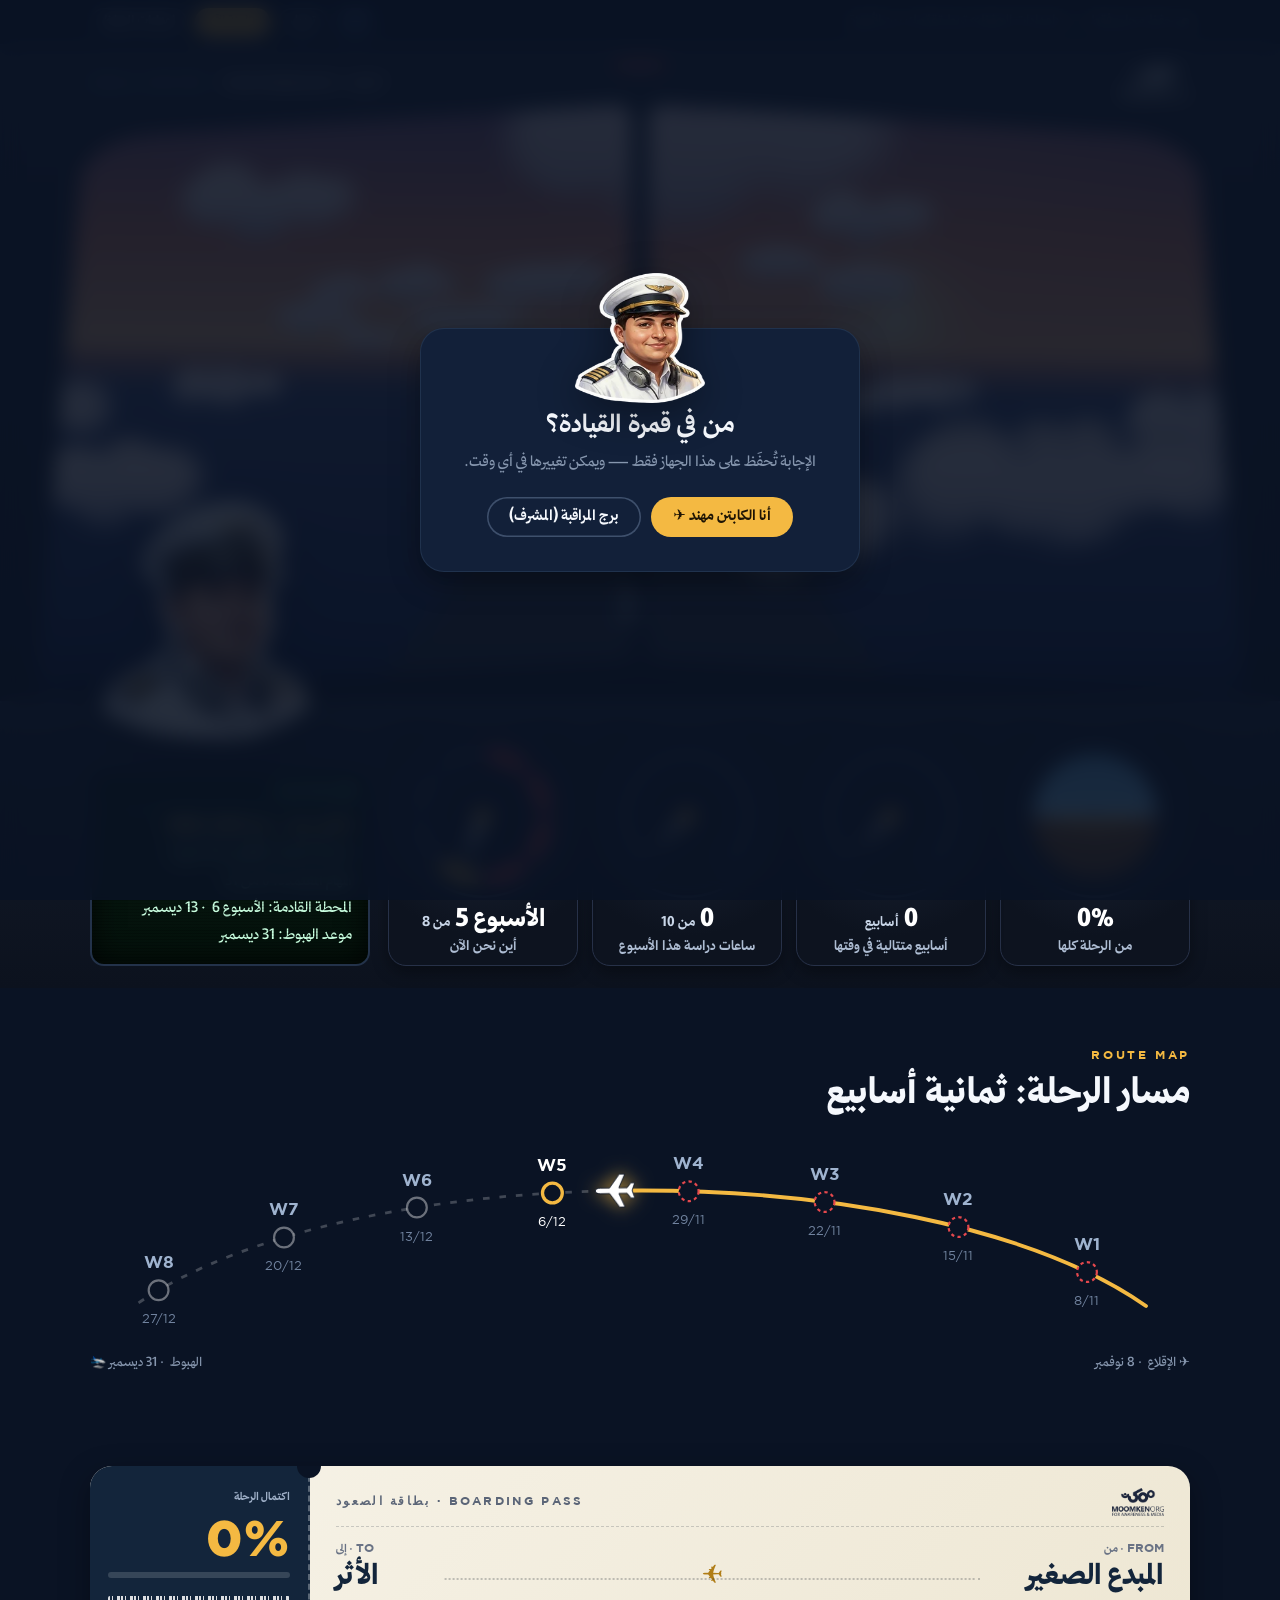
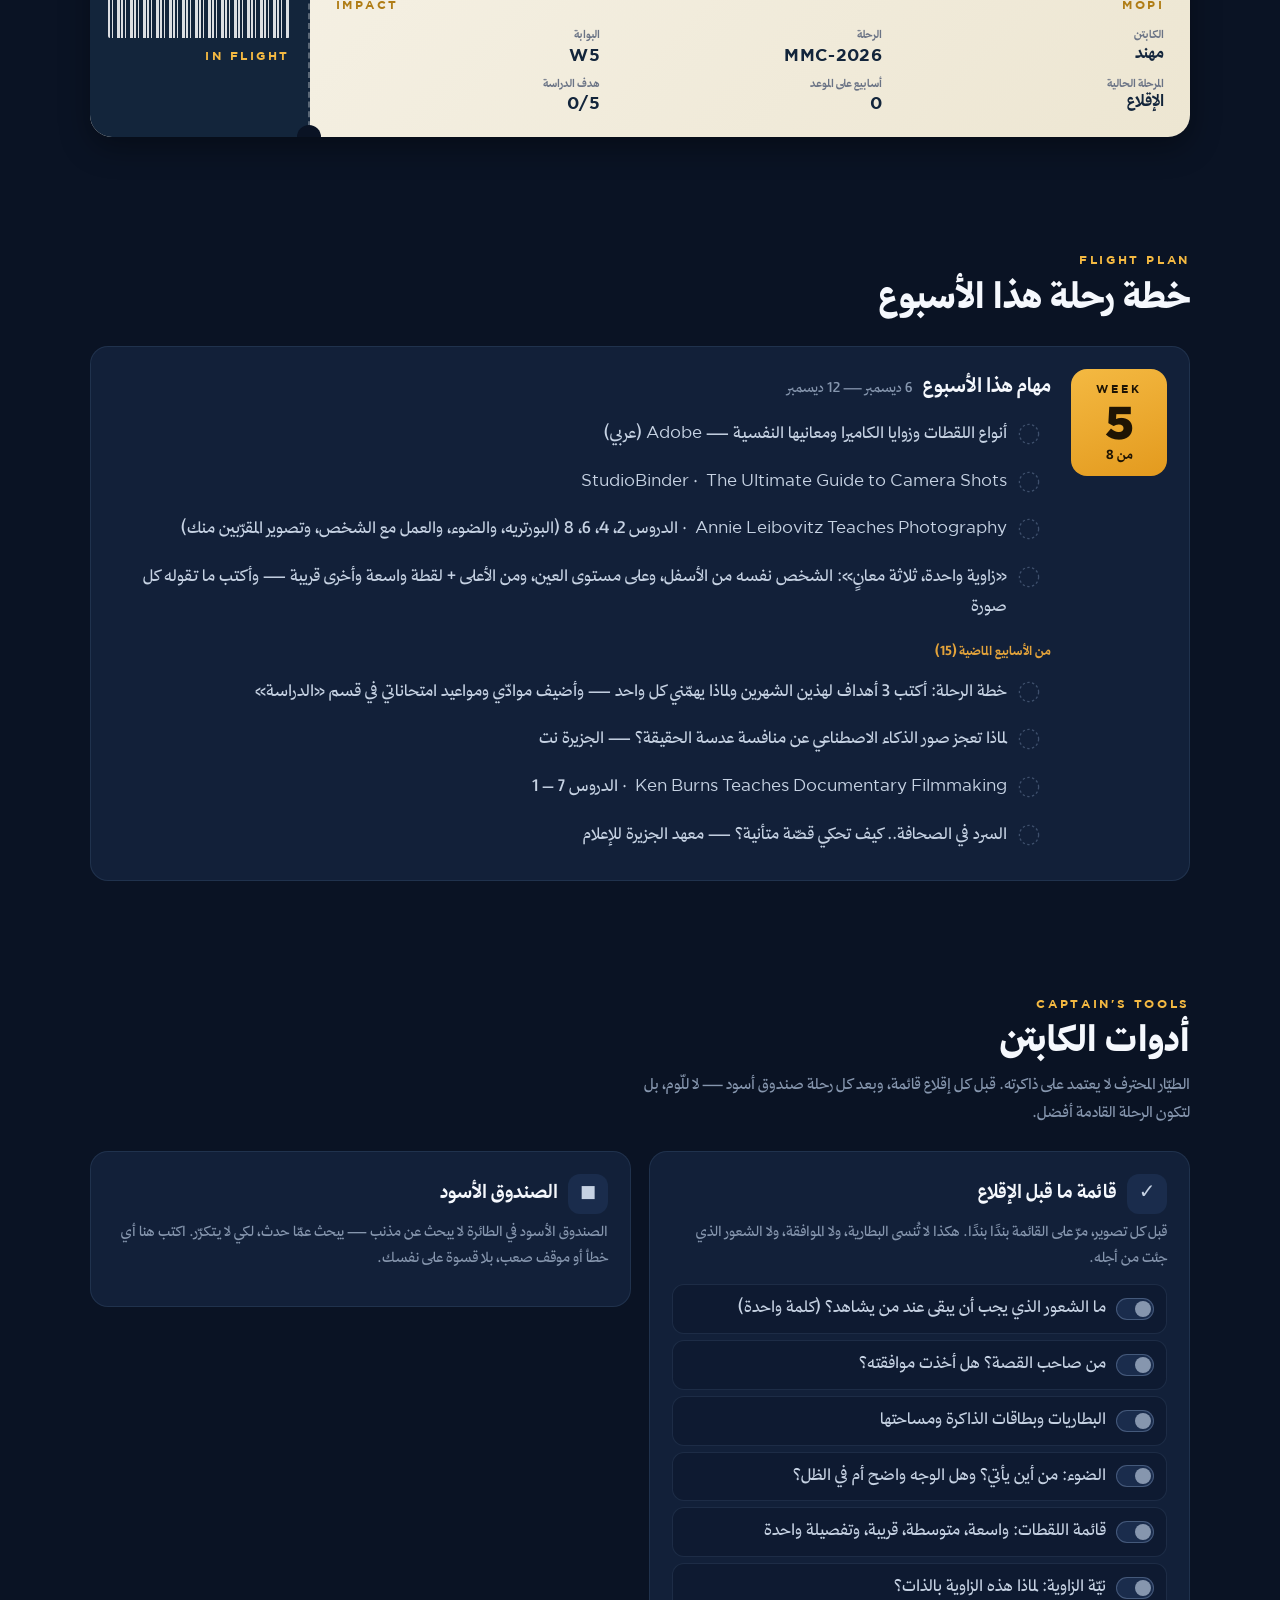
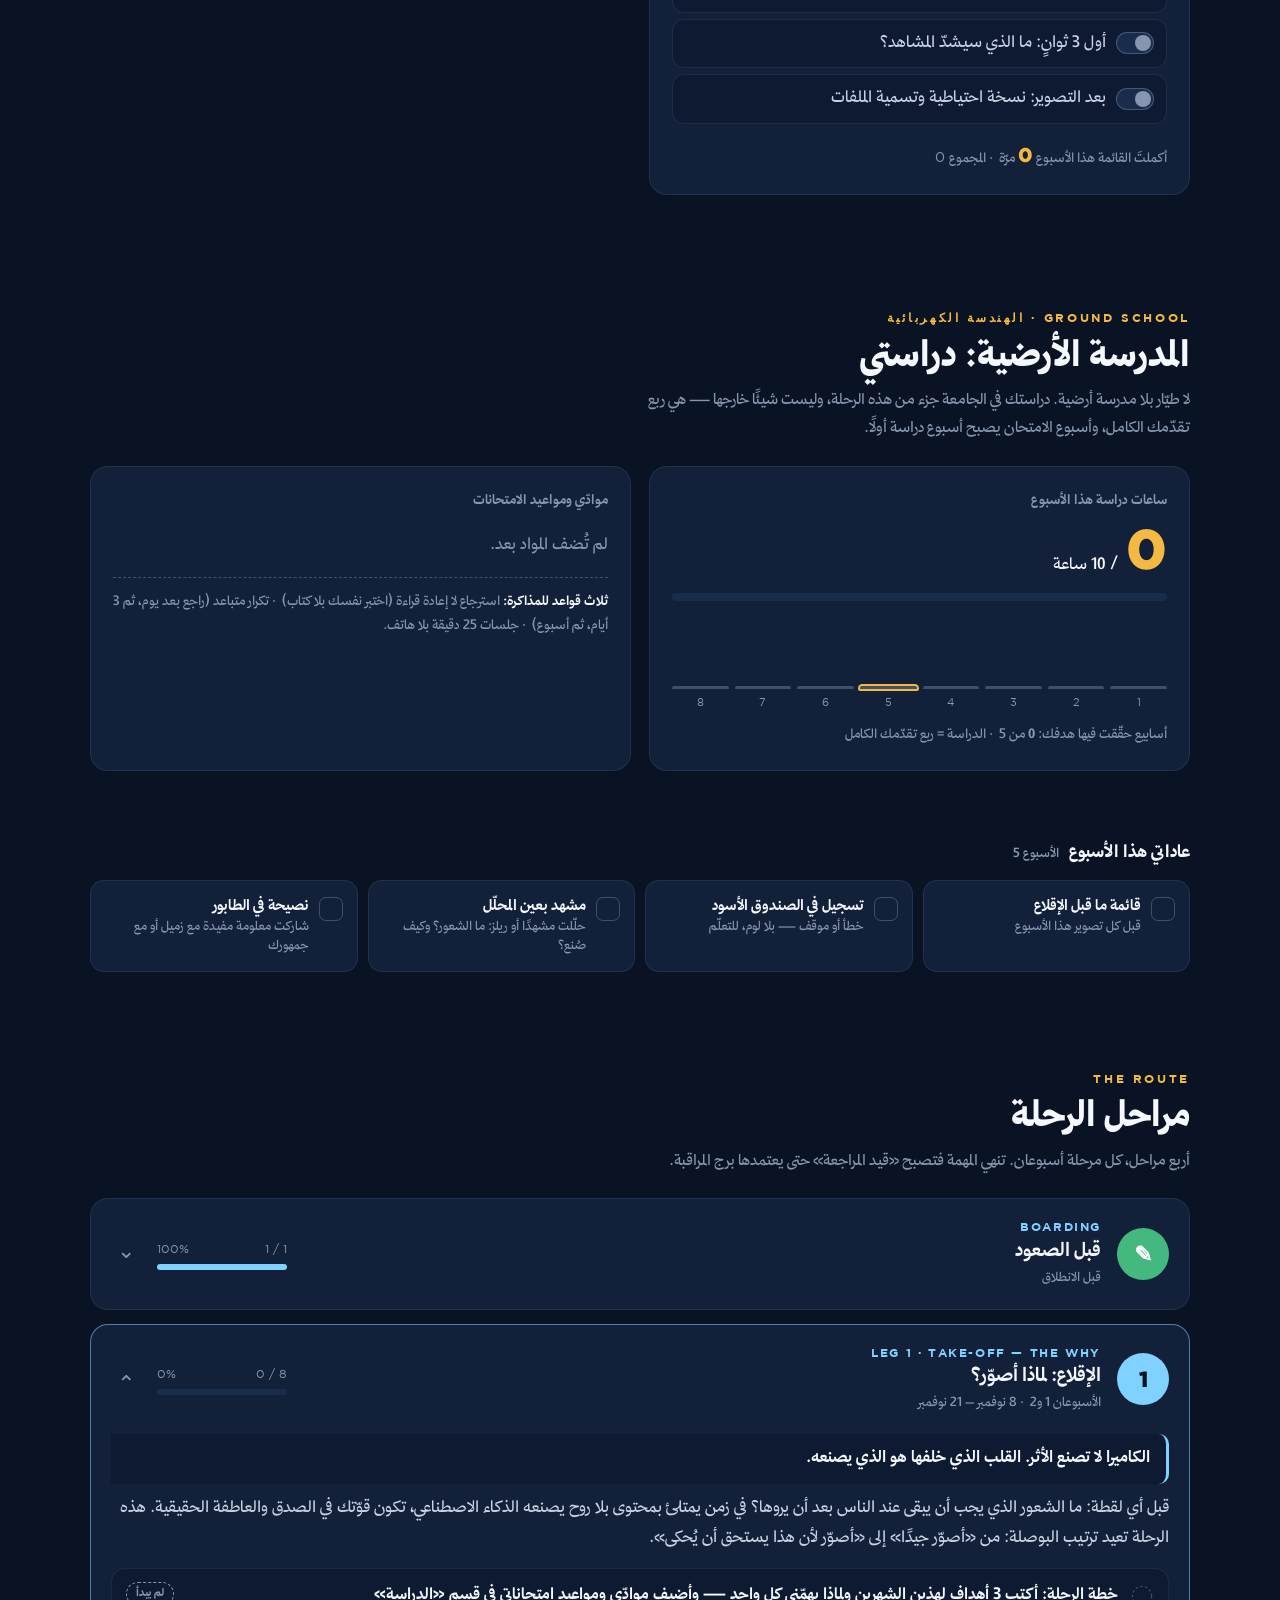
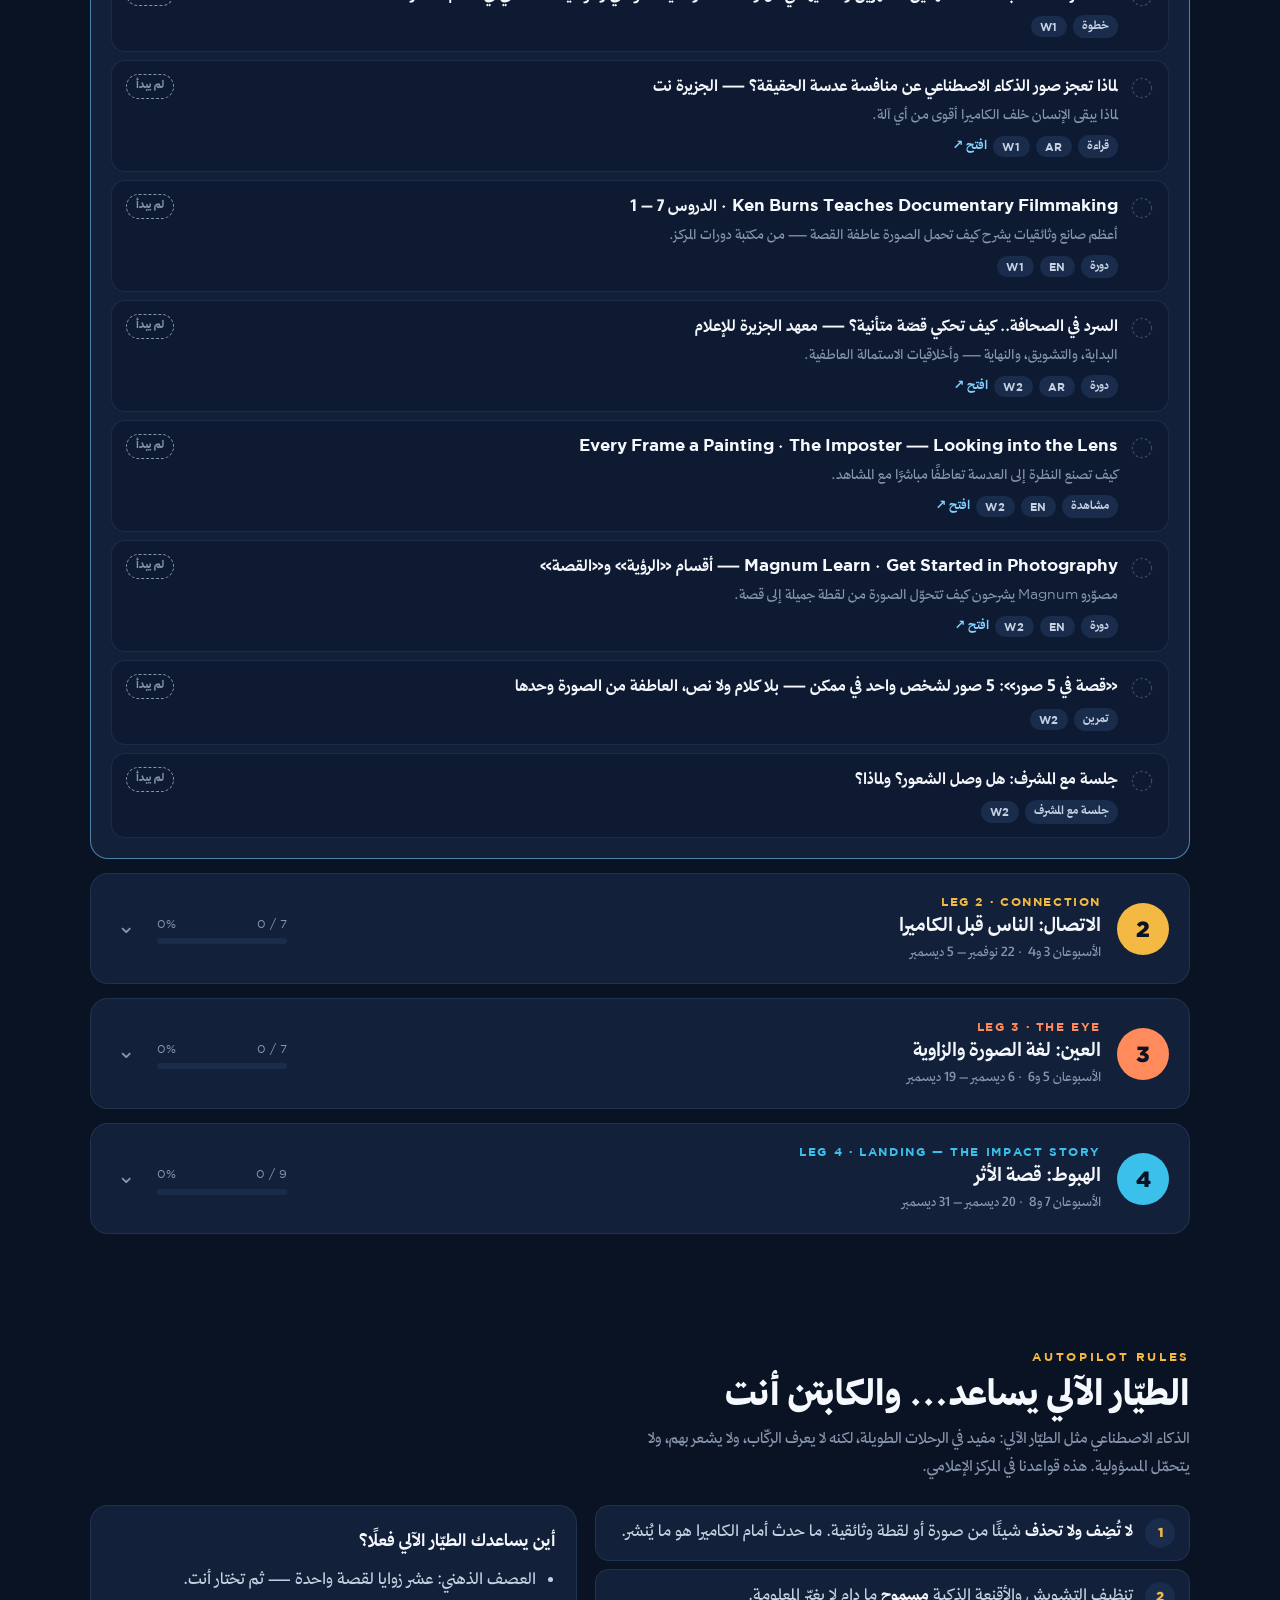
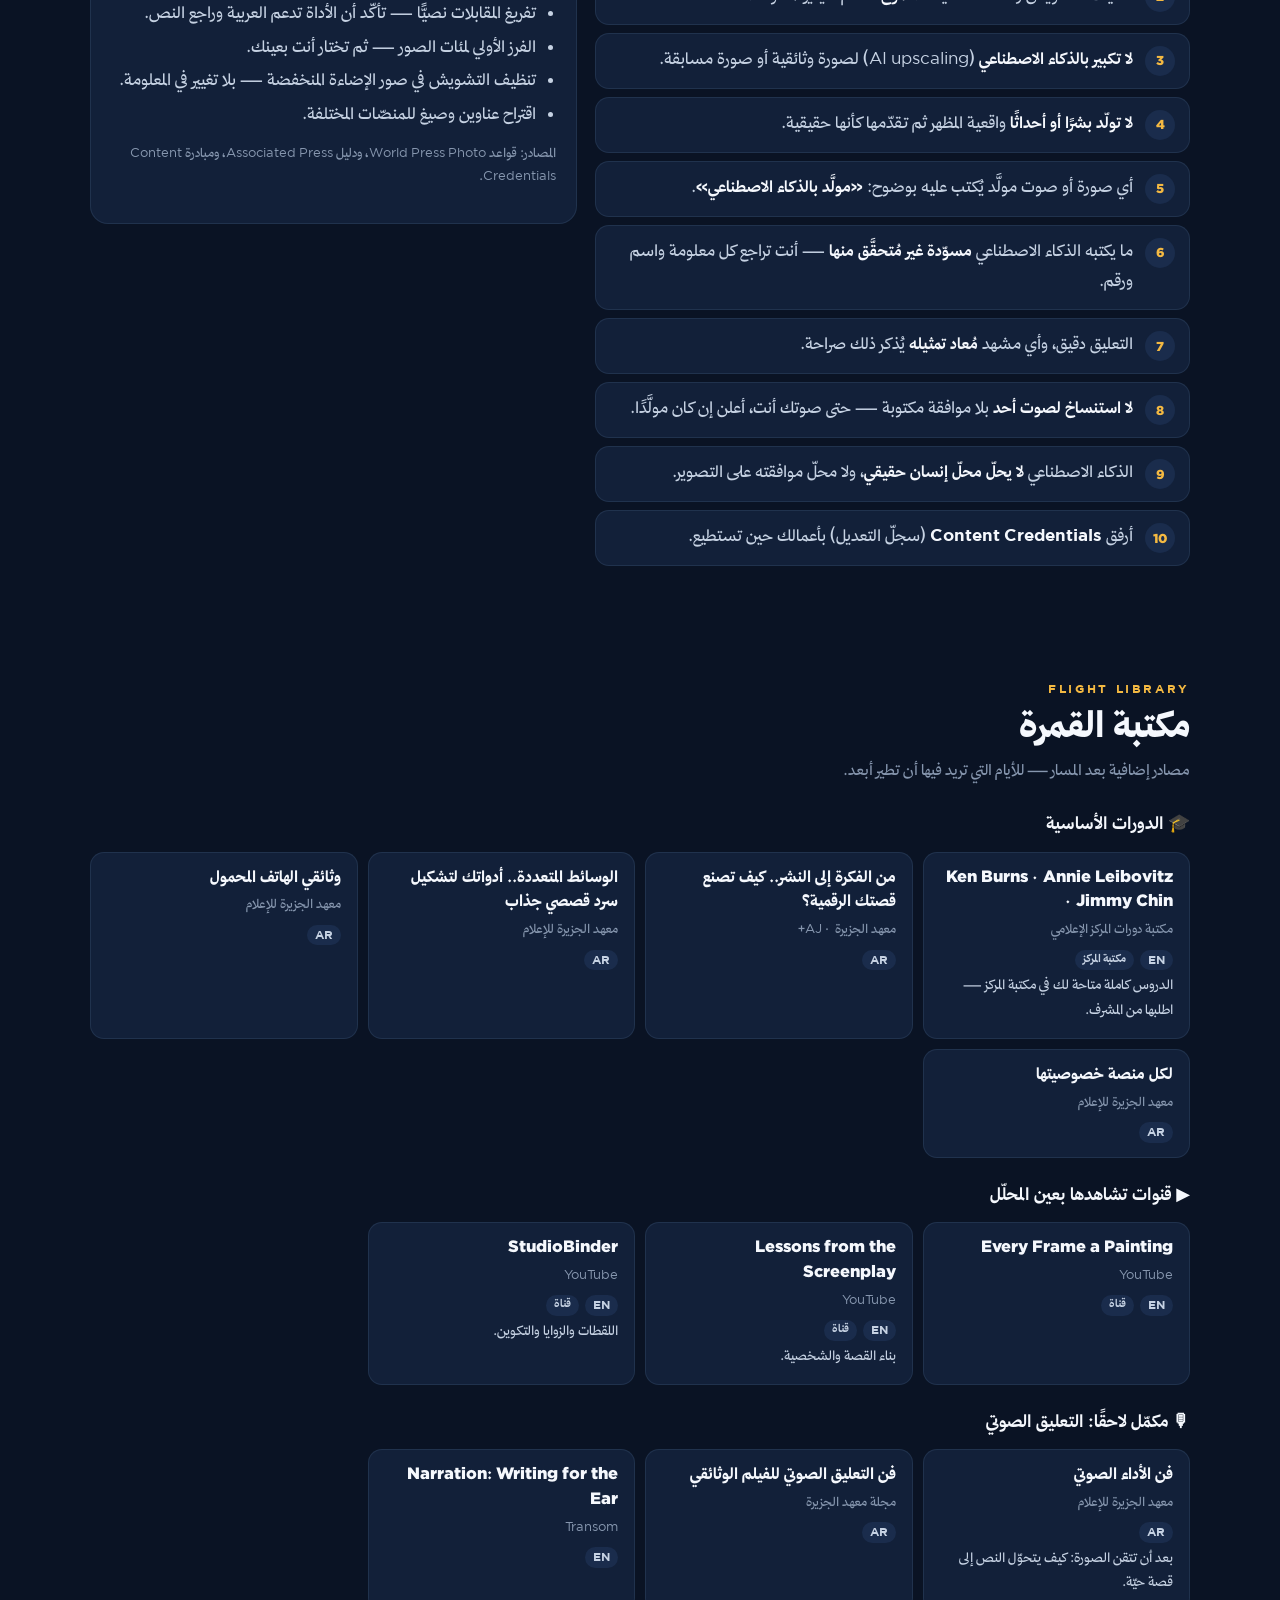
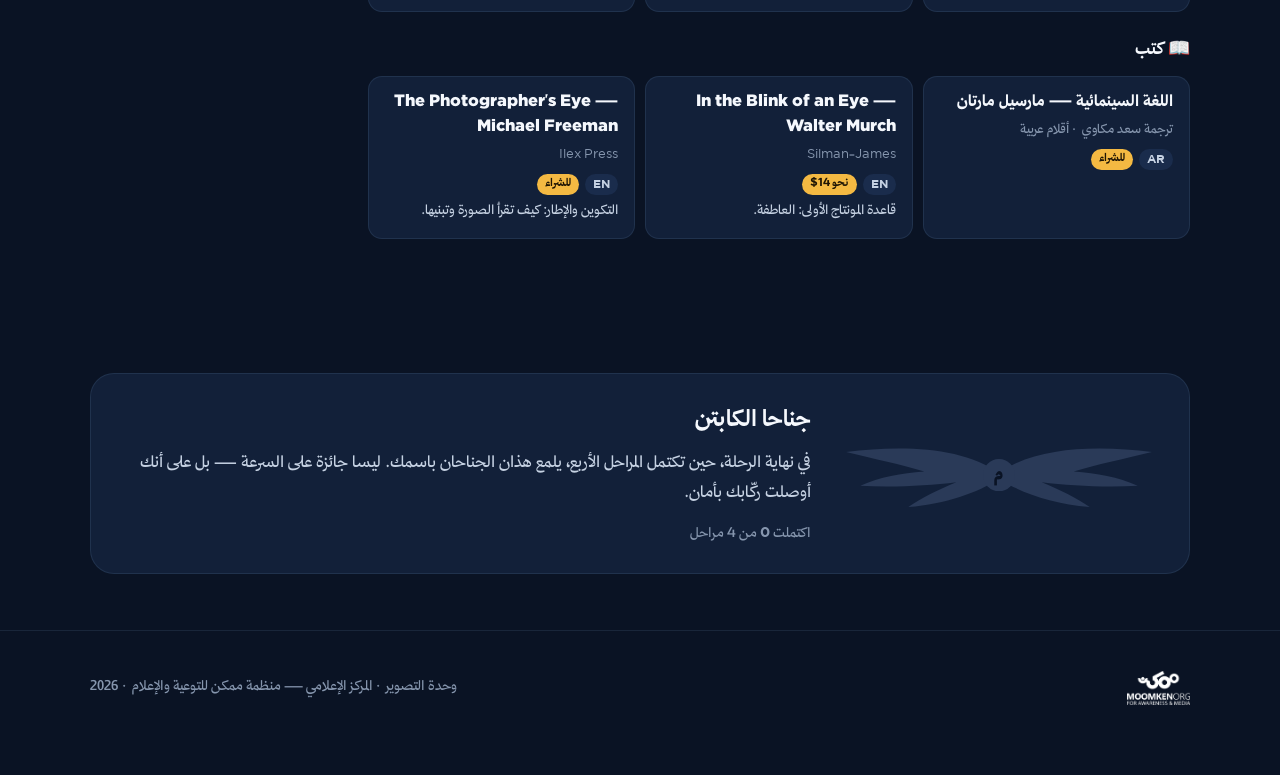
==== index.html @ 9dfa3c5d "Polish cockpit: fixed plane wings, Arabic readable instrument panel, cleaner hero Co-Authored-By: Cl" ====
<!DOCTYPE html>
<html lang="ar" dir="rtl">
<head>
<meta charset="utf-8">
<meta name="viewport" content="width=device-width, initial-scale=1, viewport-fit=cover">
<meta name="theme-color" content="#0A1324">
<title>سجلّ الطيران — مهند · وحدة التصوير · المركز الإعلامي — ممكن</title>
<meta name="description" content="سجلّ الطيران: مسار مهند في التصوير والسرد القصصي وصناعة المحتوى الإنساني — وحدة التصوير، المركز الإعلامي في منظمة ممكن. من 8 نوفمبر إلى 31 ديسمبر 2026.">
<link rel="icon" href="assets/favicon.png">
<link rel="stylesheet" href="base.css?v=2">
<link rel="stylesheet" href="app.css?v=2">
</head>
<body>

<!-- ============ who is on board ============ -->
<div class="veil hidden" id="rolePicker">
  <div class="veil-card">
    <img class="veil-st" src="assets/captain-sm.webp" alt="" width="130" height="130">
    <h2>من في قمرة القيادة؟</h2>
    <p>الإجابة تُحفَظ على هذا الجهاز فقط — ويمكن تغييرها في أي وقت.</p>
    <div class="pick-row">
      <button class="btn btn-main" data-role="me">أنا الكابتن مهند ✈</button>
      <button class="btn btn-ghost" data-role="manager">برج المراقبة (المشرف)</button>
    </div>
    <div class="pin-row hidden" id="pinRow">
      <input id="pinInput" inputmode="numeric" maxlength="6" placeholder="رمز المشرف" dir="ltr" autocomplete="off">
      <button class="btn btn-main btn-sm" id="pinGo">دخول</button>
      <div class="pin-err hidden" id="pinErr">الرمز غير صحيح — حاول مجددًا.</div>
    </div>
  </div>
</div>

<!-- ============ sync bar ============ -->
<div class="syncbar">
  <div class="syncbar-in">
    <span class="dot" id="syncDot"></span>
    <span class="sync-txt" id="syncTxt">حفظ محلي فقط</span>
    <span class="grow"></span>
    <span class="role-badge" id="roleBadge">—</span>
    <button class="btn btn-ghost btn-xs" id="btnSwitchRole">تبديل</button>
    <button class="btn btn-main btn-xs" id="btnSyncNow">مزامنة الآن</button>
    <button class="btn btn-ghost btn-xs" id="btnSetup">إعدادات الحفظ</button>
  </div>
  <div class="setup hidden" id="setupPanel">
    <div class="setup-in">
      <div class="field"><label>GitHub Gist ID</label><input id="inGist" placeholder="a1b2c3d4…" autocomplete="off" spellcheck="false" dir="ltr"></div>
      <div class="field"><label>GitHub Token · gist scope</label><input id="inToken" type="password" placeholder="ghp_…" autocomplete="off" dir="ltr"></div>
      <div class="field narrow"><label>اسم الملف</label><input id="inFile" dir="ltr" spellcheck="false"></div>
      <button class="btn btn-main btn-sm" id="btnSaveSetup">حفظ وربط</button>
      <div class="setup-note">البيانات تُحفظ في ملف Gist خاص. التوكن يبقى على هذا الجهاز فقط.</div>
    </div>
  </div>
</div>

<!-- ============ hero: inside the cockpit ============ -->
<header class="cph" id="hero">
  <div class="ws" id="ws">
    <canvas id="sky" aria-hidden="true"></canvas>
    <div class="flash" id="flash" aria-hidden="true"></div>
    <div class="callout" id="callout" aria-hidden="true"></div>

    <div class="wrap ws-top">
      <img class="logo" src="assets/logo-white.png" alt="ممكن — منظمة ممكن للتوعية والإعلام" width="132" height="44">
      <div class="unit-tag en">Media Center · <b>Photography Unit</b></div>
    </div>

    <div class="wrap ws-copy" id="wsCopy">
      <div class="kicker">سجلّ الرحلة · من 8 نوفمبر إلى 31 ديسمبر</div>
      <h1 class="hero-title"><span class="l1">كابتن مهند،</span><span class="l2">وجهتك هذه المرة: <em>الأثر</em></span></h1>
      <p class="hero-lead">قلتَ في رسالتك: «نسعوا في هذه الحياة لترك الأثر». الطائرة التي حلمتَ بها لم تُغلق بابها — تغيّر شكلها فقط. الكاميرا والقصة هي قمرة قيادتك الآن، وكل شخص تصوّره راكب يثق بك.</p>
      <div class="hero-cta">
        <a class="btn btn-main" href="#week">خطة رحلة هذا الأسبوع</a>
        <a class="btn btn-ghost btn-glass" href="#preflight">قائمة ما قبل الإقلاع</a>
      </div>
    </div>

    <svg class="frame frame-d" viewBox="0 0 1600 900" preserveAspectRatio="xMidYMid slice" aria-hidden="true">
      <defs>
        <linearGradient id="frG" x1="0" y1="0" x2="0" y2="1"><stop offset="0" stop-color="#1a2233"/><stop offset="1" stop-color="#0b111d"/></linearGradient>
      </defs>
      <path fill="url(#frG)" fill-rule="evenodd" d="M0 0H1600V900H0Z M150 150 Q170 110 230 104 L772 70 Q790 70 790 88 L790 700 Q790 716 772 716 L120 760 Q96 762 98 736 Z M1450 150 Q1430 110 1370 104 L828 70 Q810 70 810 88 L810 700 Q810 716 828 716 L1480 760 Q1504 762 1502 736 Z"/>
      <g fill="none" stroke="rgba(255,255,255,.07)" stroke-width="2"><path d="M150 150 Q170 110 230 104 L772 70"/><path d="M1450 150 Q1430 110 1370 104 L828 70"/></g>
      <g fill="#2a3448"><circle cx="800" cy="40" r="5"/><circle cx="760" cy="40" r="3"/><circle cx="840" cy="40" r="3"/></g>
      <rect x="770" y="18" width="60" height="10" rx="5" fill="#E5484D" opacity=".75"/>
    </svg>
    <svg class="frame frame-m" viewBox="0 0 400 700" preserveAspectRatio="none" aria-hidden="true">
      <path fill="#0d1422" fill-rule="evenodd" d="M0 0H400V700H0Z M18 60 Q22 34 52 32 L348 32 Q378 34 382 60 L392 650 Q392 672 370 672 L30 672 Q8 672 8 650 Z"/>
    </svg>
  </div>

  <div class="panel" id="panel">
    <div class="wrap panel-in">
      <img class="cap" id="cap" src="assets/captain.webp" alt="الكابتن مهند" width="560" height="600">
      <div class="gauges" id="gauges"></div>
      <div class="fms" id="fms" aria-live="polite"></div>
    </div>
  </div>
</header>

<main>
<!-- ============ the route ============ -->
<section class="sec sec-route">
  <div class="wrap">
    <div class="sec-head rv"><div><div class="sec-k">Route map</div><h2>مسار الرحلة: ثمانية أسابيع</h2></div></div>
    <div class="route rv" aria-label="مسار الأسابيع الثمانية">
      <svg viewBox="0 0 1000 190" id="routeSvg" preserveAspectRatio="xMidYMid meet">
        <path id="routeBase" d="M960 150 C 760 10, 240 10, 40 150" fill="none" stroke="rgba(255,255,255,.22)" stroke-width="2.5" stroke-dasharray="6 9"/>
        <path id="routeDone" d="M960 150 C 760 10, 240 10, 40 150" fill="none" stroke="#F4B942" stroke-width="3.5" stroke-linecap="round"/>
        <g id="routePts"></g>
        <g id="plane"><path d="M18 0 C18 -1.8 15.5 -2.6 13 -2.6 L5 -2.6 L-4 -15 L-9 -15 L-3.5 -2.6 L-11 -2.6 L-14.5 -7 L-18 -7 L-15.5 0 L-18 7 L-14.5 7 L-11 2.6 L-3.5 2.6 L-9 15 L-4 15 L5 2.6 L13 2.6 C15.5 2.6 18 1.8 18 0Z" fill="#fff" stroke="#0c1424" stroke-width=".8"/></g>
      </svg>
      <div class="route-ends"><span>✈ الإقلاع · 8 نوفمبر</span><span>الهبوط · 31 ديسمبر 🛬</span></div>
    </div>
  </div>
</section>
<!-- ============ boarding pass ============ -->
<section class="sec sec-pass">
  <div class="jet-lane" id="jetLane" aria-hidden="true"><div class="jet" id="jet"><svg class="airliner" viewBox="0 0 260 90"><path class="trail" d="M252 44 H1200"/><path d="M168 44 L196 74 H182 L146 46Z" fill="#B9C7DA"/><path d="M10 50 Q12 38 40 35 H206 L234 12 H248 L240 40 Q248 46 238 53 H40 Q14 58 10 50Z" fill="#F7F9FC"/><path d="M40 53 H238 Q226 58 200 58 H46 Q24 58 10 50 Q22 56 40 53Z" fill="#DCE4EF"/><path d="M110 47 H152 L198 76 H178Z" fill="#E6ECF4"/><rect x="128" y="55" width="32" height="10" rx="5" fill="#C3CEDD"/><path d="M220 43 H246 L254 52 H236Z" fill="#E6ECF4"/><path d="M234 12 H248 L240 40 H226Z" fill="#F4B942"/><g fill="#1B2B45"><circle cx="58" cy="42" r="2.2"/><circle cx="70" cy="42" r="2.2"/><circle cx="82" cy="42" r="2.2"/><circle cx="94" cy="42" r="2.2"/><circle cx="106" cy="42" r="2.2"/><circle cx="118" cy="42" r="2.2"/><circle cx="130" cy="42" r="2.2"/><circle cx="142" cy="42" r="2.2"/><circle cx="154" cy="42" r="2.2"/><circle cx="166" cy="42" r="2.2"/><circle cx="178" cy="42" r="2.2"/><circle cx="190" cy="42" r="2.2"/></g><path d="M16 46 Q20 40 30 40 L33 46Z" fill="#1B2B45"/><path d="M44 47 H200" stroke="#F4B942" stroke-width="1.6"/></svg></div></div>
  <div class="wrap">
    <div class="pass rv" id="pass">
      <div class="pass-main">
        <div class="pass-top"><img src="assets/logo-white.png" alt="" width="90" height="30"><span class="en">BOARDING PASS · بطاقة الصعود</span></div>
        <div class="pass-route">
          <div><small>FROM · من</small><b>المبدع الصغير</b><i class="en">MOPI</i></div>
          <div class="pass-plane">✈</div>
          <div><small>TO · إلى</small><b>الأثر</b><i class="en">IMPACT</i></div>
        </div>
        <div class="pass-grid">
          <div><small>الكابتن</small><b>مهند</b></div>
          <div><small>الرحلة</small><b class="en">MMC-2026</b></div>
          <div><small>البوابة</small><b id="pGate" class="en">W1</b></div>
          <div><small>المرحلة الحالية</small><b id="pLeg">—</b></div>
          <div><small>أسابيع على الموعد</small><b id="pStreak" class="en">0</b></div>
          <div><small>هدف الدراسة</small><b id="pStudy" class="en">0/0</b></div>
        </div>
      </div>
      <div class="pass-stub">
        <small>اكتمال الرحلة</small>
        <b id="pPct" class="en">0%</b>
        <div class="pass-bar"><i id="pBar"></i></div>
        <div class="barcode" aria-hidden="true"></div>
        <small id="pStatus">BOARDING</small>
      </div>
    </div>
  </div>
</section>

<!-- ============ this week ============ -->
<section class="sec" id="week">
  <div class="wrap">
    <div class="sec-head rv"><div><div class="sec-k">Flight plan</div><h2>خطة رحلة هذا الأسبوع</h2></div></div>
    <div class="card rv" id="weekCard"></div>
  </div>
</section>

<!-- ============ pre-flight + black box ============ -->
<section class="sec sec-tools" id="preflight">
  <div class="wrap">
    <div class="sec-head rv"><div><div class="sec-k">Captain's tools</div><h2>أدوات الكابتن</h2><p class="sec-sub">الطيّار المحترف لا يعتمد على ذاكرته. قبل كل إقلاع قائمة، وبعد كل رحلة صندوق أسود — لا للّوم، بل لتكون الرحلة القادمة أفضل.</p></div></div>
    <div class="tools-grid">
      <div class="card pf rv" id="pfCard"></div>
      <div class="card bb rv" id="bbCard"></div>
    </div>
  </div>
</section>

<!-- ============ studies ============ -->
<section class="sec" id="studiesSec">
  <div class="wrap">
    <div class="sec-head rv"><div><div class="sec-k">Ground school · الهندسة الكهربائية</div><h2>المدرسة الأرضية: دراستي</h2><p class="sec-sub">لا طيّار بلا مدرسة أرضية. دراستك في الجامعة جزء من هذه الرحلة، وليست شيئًا خارجها — هي ربع تقدّمك الكامل، وأسبوع الامتحان يصبح أسبوع دراسة أولًا.</p></div></div>
    <div id="studies" class="rv"></div>
  </div>
</section>

<!-- ============ weekly habits ============ -->
<section class="sec sec-tight">
  <div class="wrap"><div id="checks" class="rv"></div></div>
</section>

<!-- ============ manager ============ -->
<section class="sec hidden" id="mgrSec">
  <div class="wrap"><div class="mgr" id="mgrPanel"></div></div>
</section>

<!-- ============ the legs ============ -->
<section class="sec" id="legs">
  <div class="wrap">
    <div class="sec-head rv"><div><div class="sec-k">The route</div><h2>مراحل الرحلة</h2><p class="sec-sub">أربع مراحل، كل مرحلة أسبوعان. تنهي المهمة فتصبح «قيد المراجعة» حتى يعتمدها برج المراقبة.</p></div></div>
    <div id="chapters"></div>
  </div>
</section>

<!-- ============ AI = autopilot ============ -->
<section class="sec" id="ai">
  <div class="wrap">
    <div class="sec-head rv"><div><div class="sec-k">Autopilot rules</div><h2>الطيّار الآلي يساعد… والكابتن أنت</h2><p class="sec-sub">الذكاء الاصطناعي مثل الطيّار الآلي: مفيد في الرحلات الطويلة، لكنه لا يعرف الركّاب، ولا يشعر بهم، ولا يتحمّل المسؤولية. هذه قواعدنا في المركز الإعلامي.</p></div></div>
    <div class="ai-grid">
      <ol class="ai-rules rv">
        <li><span><b>لا تُضِف ولا تحذف</b> شيئًا من صورة أو لقطة وثائقية. ما حدث أمام الكاميرا هو ما يُنشر.</span></li>
        <li><span>تنظيف التشويش والأقنعة الذكية <b>مسموح</b> ما دام لا يغيّر المعلومة.</span></li>
        <li><span><b>لا تكبير بالذكاء الاصطناعي</b> (AI upscaling) لصورة وثائقية أو صورة مسابقة.</span></li>
        <li><span><b>لا تولّد بشرًا أو أحداثًا</b> واقعية المظهر ثم تقدّمها كأنها حقيقية.</span></li>
        <li><span>أي صورة أو صوت مولَّد يُكتب عليه بوضوح: <b>«مولَّد بالذكاء الاصطناعي»</b>.</span></li>
        <li><span>ما يكتبه الذكاء الاصطناعي <b>مسوّدة غير مُتحقَّق منها</b> — أنت تراجع كل معلومة واسم ورقم.</span></li>
        <li><span>التعليق دقيق، وأي مشهد <b>مُعاد تمثيله</b> يُذكر ذلك صراحة.</span></li>
        <li><span><b>لا استنساخ لصوت أحد</b> بلا موافقة مكتوبة — حتى صوتك أنت، أعلن إن كان مولَّدًا.</span></li>
        <li><span>الذكاء الاصطناعي <b>لا يحلّ محلّ إنسان حقيقي</b>، ولا محلّ موافقته على التصوير.</span></li>
        <li><span>أرفق <b>Content Credentials</b> (سجلّ التعديل) بأعمالك حين تستطيع.</span></li>
      </ol>
      <div class="ai-yes rv">
        <h4>أين يساعدك الطيّار الآلي فعلًا؟</h4>
        <ul>
          <li>العصف الذهني: عشر زوايا لقصة واحدة — ثم تختار أنت.</li>
          <li>تفريغ المقابلات نصيًّا — تأكّد أن الأداة تدعم العربية وراجع النص.</li>
          <li>الفرز الأولي لمئات الصور — ثم تختار أنت بعينك.</li>
          <li>تنظيف التشويش في صور الإضاءة المنخفضة — بلا تغيير في المعلومة.</li>
          <li>اقتراح عناوين وصيغ للمنصّات المختلفة.</li>
        </ul>
        <p class="ai-src">المصادر: قواعد World Press Photo، ودليل Associated Press، ومبادرة Content Credentials.</p>
      </div>
    </div>
  </div>
</section>

<!-- ============ resources ============ -->
<section class="sec" id="library">
  <div class="wrap">
    <div class="sec-head rv"><div><div class="sec-k">Flight library</div><h2>مكتبة القمرة</h2><p class="sec-sub">مصادر إضافية بعد المسار — للأيام التي تريد فيها أن تطير أبعد.</p></div></div>
    <div id="resources" class="rv"></div>
  </div>
</section>

<!-- ============ wings ============ -->
<section class="sec sec-wings">
  <div class="wrap">
    <div class="wings rv" id="wings">
      <svg viewBox="0 0 360 120" class="wings-svg" aria-hidden="true">
        <g id="wingsG">
          <path d="M180 60 C 140 30, 70 28, 8 36 C 40 44, 70 50, 96 58 C 70 60, 46 64, 24 74 C 60 76, 100 74, 132 70 C 112 78, 92 88, 78 98 C 120 94, 156 82, 180 66Z"/>
          <path d="M180 60 C 220 30, 290 28, 352 36 C 320 44, 290 50, 264 58 C 290 60, 314 64, 336 74 C 300 76, 260 74, 228 70 C 248 78, 268 88, 282 98 C 240 94, 204 82, 180 66Z"/>
          <circle cx="180" cy="62" r="18"/>
        </g>
        <text x="180" y="68" text-anchor="middle" class="wings-m">م</text>
      </svg>
      <div class="wings-txt">
        <h3 id="wingsH">جناحا الكابتن</h3>
        <p id="wingsP">في نهاية الرحلة، حين تكتمل المراحل الأربع، يلمع هذان الجناحان باسمك. ليسا جائزة على السرعة — بل على أنك أوصلت ركّابك بأمان.</p>
      </div>
    </div>
  </div>
</section>
</main>

<footer class="foot">
  <div class="wrap foot-in">
    <img src="assets/logo-white.png" alt="ممكن" width="102" height="34">
    <span>وحدة التصوير · المركز الإعلامي — منظمة ممكن للتوعية والإعلام · 2026</span>
  </div>
</footer>

<div id="toasts" aria-live="polite"></div>
<canvas id="confetti" aria-hidden="true"></canvas>

<script src="content.js?v=2"></script>
<script src="theme.js?v=2"></script>
<script src="engine.js?v=2"></script>
</body>
</html>
---- base.css ----
/* ============================================================
   Moomken Media Center — Photography Unit trackers · shared base
   Each theme (app.css) sets the colour tokens below.
   ============================================================ */
@font-face{font-family:'Dahab';src:url('assets/fonts/DahabArabicITF-Regular.otf') format('opentype');font-weight:400;font-display:swap}
@font-face{font-family:'Dahab';src:url('assets/fonts/DahabArabicITF-Medium.otf') format('opentype');font-weight:500;font-display:swap}
@font-face{font-family:'Dahab';src:url('assets/fonts/DahabArabicITF-Bold.otf') format('opentype');font-weight:700;font-display:swap}
@font-face{font-family:'Dahab';src:url('assets/fonts/DahabArabicITF-ExtraBold.otf') format('opentype');font-weight:800;font-display:swap}
@font-face{font-family:'Dahab';src:url('assets/fonts/DahabArabicITF-Black.otf') format('opentype');font-weight:900;font-display:swap}
@font-face{font-family:'Gotham';src:url('assets/fonts/Gotham-Book.ttf') format('truetype');font-weight:400;font-display:swap}
@font-face{font-family:'Gotham';src:url('assets/fonts/Gotham-Medium.ttf') format('truetype');font-weight:500;font-display:swap}
@font-face{font-family:'Gotham';src:url('assets/fonts/Gotham-Bold.ttf') format('truetype');font-weight:700;font-display:swap}
@font-face{font-family:'Gotham';src:url('assets/fonts/Gotham-Black.otf') format('opentype');font-weight:900;font-display:swap}

:root{
  --bg:#0B1220; --bg2:#101a2e; --surface:#14203a; --surface2:#1a2947;
  --ink:#F4F7FB; --body:#C9D3E1; --muted:#8A97AB; --line:rgba(255,255,255,.08); --line2:rgba(255,255,255,.22);
  --accent:#F4B942; --accent-ink:#1A1206; --accent2:#7FD1FF;
  --ok:#43B97F; --warn:#E3A33B; --danger:#E5484D;
  --r:18px; --r-md:12px; --r-sm:8px;
  --ease:cubic-bezier(.2,.8,.2,1);
  --shadow:0 10px 30px rgba(0,0,0,.35);
}
*{box-sizing:border-box}
html{scroll-behavior:smooth;-webkit-text-size-adjust:100%}
body{margin:0;background:var(--bg);color:var(--body);font-family:'Dahab','Gotham',system-ui,sans-serif;font-size:16.5px;line-height:1.8;overflow-x:hidden}
img{max-width:100%;display:block}
a{color:var(--accent2)}
bdi{unicode-bidi:isolate}
.hidden{display:none!important}
.wrap{max-width:1140px;margin:0 auto;padding:0 20px}
.en{font-family:'Gotham',sans-serif;letter-spacing:.02em}
.grow{flex:1}
.muted{color:var(--muted)}
::selection{background:var(--accent);color:var(--accent-ink)}
input,button,textarea{font-family:inherit}

/* ---------- buttons ---------- */
.btn{font-family:inherit;font-weight:700;font-size:15px;border:0;cursor:pointer;padding:11px 22px;border-radius:999px;display:inline-flex;align-items:center;justify-content:center;gap:6px;line-height:1.2;text-decoration:none;transition:transform .15s var(--ease),background .18s,color .18s,box-shadow .18s;white-space:nowrap}
.btn:active{transform:scale(.96)}
.btn:disabled{opacity:.5;cursor:default}
.btn-sm{font-size:14px;padding:8px 16px}
.btn-xs{font-size:13px;padding:6px 12px}
.btn-main{background:var(--accent);color:var(--accent-ink)}
.btn-main:hover{box-shadow:0 0 0 4px color-mix(in srgb,var(--accent) 30%,transparent)}
.btn-ok{background:var(--ok);color:#fff}
.btn-ghost{background:transparent;color:var(--ink);box-shadow:inset 0 0 0 1.5px var(--line2)}
.btn-ghost:hover{box-shadow:inset 0 0 0 1.5px var(--ink)}
.btn-ghost-d{background:transparent;color:var(--muted);box-shadow:inset 0 0 0 1.5px var(--line2)}

/* ---------- role picker ---------- */
.veil{position:fixed;inset:0;z-index:90;background:color-mix(in srgb,var(--bg) 88%,transparent);backdrop-filter:blur(10px);display:grid;place-items:center;padding:20px}
.veil-card{background:var(--surface);border:1px solid var(--line);border-radius:24px;padding:34px 28px;max-width:440px;width:100%;text-align:center;box-shadow:var(--shadow)}
.veil-card img.veil-st{width:130px;margin:-90px auto 6px;filter:drop-shadow(0 10px 20px rgba(0,0,0,.4))}
.veil-card h2{color:var(--ink);margin:6px 0 4px;font-size:26px;line-height:1.4}
.veil-card p{margin:0 0 20px;color:var(--muted);font-size:15px}
.pick-row{display:flex;gap:10px;justify-content:center;flex-wrap:wrap}
.pin-row{margin-top:18px;display:flex;gap:8px;justify-content:center;flex-wrap:wrap}
.pin-row input{background:var(--bg2);border:1.5px solid var(--line2);color:var(--ink);border-radius:999px;padding:9px 16px;width:160px;font-size:16px;text-align:center}
.pin-err{width:100%;color:var(--danger);font-size:14px}

/* ---------- sync bar ---------- */
.syncbar{position:sticky;top:0;z-index:60;background:color-mix(in srgb,var(--bg) 82%,transparent);backdrop-filter:blur(12px);border-bottom:1px solid var(--line)}
.syncbar-in{max-width:1140px;margin:0 auto;padding:8px 20px;display:flex;align-items:center;gap:8px;font-size:13.5px;flex-wrap:wrap}
.dot{width:9px;height:9px;border-radius:50%;background:#8a96a8;flex:none}
.dot.pulse{animation:pulse 1s infinite}
@keyframes pulse{50%{opacity:.3}}
.sync-txt{color:var(--muted);min-width:0;overflow:hidden;text-overflow:ellipsis;white-space:nowrap;max-width:46vw}
.role-badge{color:var(--ink);font-weight:700;padding:2px 10px;border-radius:999px;background:var(--surface2)}
.setup{border-top:1px solid var(--line);background:var(--bg2)}
.setup-in{max-width:1140px;margin:0 auto;padding:14px 20px;display:flex;gap:12px;flex-wrap:wrap;align-items:flex-end}
.field{display:flex;flex-direction:column;gap:4px;flex:1 1 220px;min-width:0}
.field.narrow{flex:0 1 220px}
.field label{font-size:13px;color:var(--muted)}
.field input{background:var(--surface);border:1.5px solid var(--line2);color:var(--ink);border-radius:10px;padding:9px 12px;font-size:14px;width:100%}
.setup-note{width:100%;font-size:13px;color:var(--muted)}

/* ---------- sections ---------- */
.sec{padding:56px 0}
.sec-head{display:flex;align-items:flex-end;justify-content:space-between;gap:16px;margin-bottom:22px;flex-wrap:wrap}
.sec-k{font-family:'Gotham',sans-serif;font-size:12px;letter-spacing:.22em;text-transform:uppercase;color:var(--accent);font-weight:700}
.sec h2{color:var(--ink);font-size:clamp(26px,4vw,38px);line-height:1.3;margin:4px 0 0;font-weight:900}
.sec-sub{color:var(--muted);max-width:560px;margin:6px 0 0;font-size:15.5px}
.card{background:var(--surface);border:1px solid var(--line);border-radius:var(--r);padding:22px}
.rv{opacity:0;transform:translateY(18px);transition:opacity .7s var(--ease),transform .7s var(--ease)}
.rv.in{opacity:1;transform:none}

/* ---------- this week ---------- */
#weekCard{display:flex;gap:20px;align-items:flex-start}
.wk-cal{flex:none;width:96px;text-align:center;border-radius:16px;background:var(--accent);color:var(--accent-ink);padding:10px 6px 8px}
.wk-cal .w1{font-family:'Gotham';font-size:11px;letter-spacing:.28em;font-weight:700}
.wk-cal .w2{font-family:'Gotham';font-size:46px;font-weight:900;line-height:1}
.wk-cal .w3{font-size:13px;font-weight:700}
.wk-main{flex:1;min-width:0}
.wk-head{display:flex;gap:10px;align-items:baseline;flex-wrap:wrap;margin-bottom:6px}
.wk-head h3{margin:0;color:var(--ink);font-size:21px}
.rng{color:var(--muted);font-size:14px}
.exam-banner{background:color-mix(in srgb,var(--warn) 16%,transparent);border:1px solid color-mix(in srgb,var(--warn) 40%,transparent);color:var(--ink);border-radius:12px;padding:10px 14px;margin:8px 0;font-size:15px}
.wk-list{list-style:none;margin:6px 0 0;padding:0;display:grid;gap:4px}
.wk-list li{display:flex;gap:10px;align-items:flex-start;padding:7px 10px;border-radius:10px;cursor:pointer;transition:background .15s;overflow-wrap:anywhere}
.wk-list li:hover{background:var(--surface2)}
.wk-list li.done span{color:var(--muted);text-decoration:line-through;text-decoration-color:var(--line2)}
.wk-late{margin-top:12px;font-size:13px;color:var(--warn);font-weight:700}
.t-ico{width:24px;height:24px;flex:none;margin-top:2px}

/* ---------- studies ---------- */
.st-grid{display:grid;grid-template-columns:1fr 1fr;gap:18px}
.st-card{background:var(--surface);border:1px solid var(--line);border-radius:var(--r);padding:22px;min-width:0}
.st-k{font-size:14px;color:var(--muted);font-weight:700;margin-bottom:6px}
.st-big{display:flex;align-items:baseline;gap:8px;color:var(--ink)}
.st-big b{font-family:'Gotham';font-size:56px;line-height:1;font-weight:900;color:var(--accent)}
.st-meter{height:8px;border-radius:9px;background:var(--surface2);overflow:hidden;margin:12px 0}
.st-meter i{display:block;height:100%;background:var(--accent);border-radius:9px;transition:width .6s var(--ease)}
.st-acts{display:flex;gap:8px;flex-wrap:wrap}
.st-goal{display:block;margin-top:10px;font-size:14px;color:var(--muted)}
.st-goal input{width:60px;background:var(--bg2);border:1.5px solid var(--line2);color:var(--ink);border-radius:8px;padding:3px 6px;text-align:center;font-family:'Gotham'}
.st-bars{display:flex;gap:6px;align-items:flex-end;height:96px;margin-top:16px}
.sb{flex:1;height:100%;display:flex;flex-direction:column;justify-content:flex-end;align-items:center;gap:4px;position:relative}
.sb i{display:block;width:100%;min-height:3px;background:var(--line2);border-radius:6px 6px 2px 2px;transition:height .6s var(--ease)}
.sb.met i{background:var(--ok)}
.sb.now i{box-shadow:0 0 0 2px var(--accent)}
.sb.exam::before{content:'📚';position:absolute;top:-4px;font-size:12px}
.sb span{font-family:'Gotham';font-size:11px;color:var(--muted)}
.st-note{margin-top:10px;font-size:13.5px;color:var(--muted)}
.subj{list-style:none;padding:0;margin:4px 0 12px;display:grid;gap:6px}
.subj li{display:flex;align-items:center;gap:8px;background:var(--bg2);border-radius:10px;padding:8px 12px;flex-wrap:wrap}
.sn{color:var(--ink);font-weight:700;flex:1;min-width:0;overflow-wrap:anywhere}
.sd{color:var(--muted);font-size:13.5px}
.cd{font-size:12.5px;font-weight:700;padding:1px 9px;border-radius:999px;background:var(--surface2);color:var(--body)}
.cd.hot{background:var(--warn);color:#1a1206}
.cd.past{opacity:.6}
.subj .x{background:none;border:0;color:var(--muted);font-size:20px;cursor:pointer;line-height:1;padding:0 4px}
.subj-add{display:flex;gap:8px;flex-wrap:wrap}
.subj-add input{flex:1 1 130px;min-width:0;background:var(--bg2);border:1.5px solid var(--line2);color:var(--ink);border-radius:10px;padding:7px 10px;font-size:14px;color-scheme:dark}
.st-tips{margin-top:14px;font-size:13.5px;color:var(--muted);border-top:1px dashed var(--line2);padding-top:12px}
.st-tips b{color:var(--ink)}

/* ---------- weekly habits ---------- */
.ck-head{color:var(--ink);font-weight:800;font-size:18px;margin-bottom:10px;display:flex;gap:10px;align-items:baseline}
.ck-head span{font-size:13px;color:var(--muted);font-weight:500}
.ck-list{display:grid;grid-template-columns:repeat(4,1fr);gap:10px}
.ck{display:flex;gap:10px;align-items:flex-start;text-align:start;background:var(--surface);border:1px solid var(--line);border-radius:14px;padding:14px;color:var(--body);cursor:pointer;transition:border-color .2s,background .2s,transform .15s}
.ck:hover:not(:disabled){border-color:var(--line2)}
.ck:disabled{cursor:default}
.ck b{display:block;color:var(--ink);font-size:15.5px}
.ck small{display:block;font-size:13px;color:var(--muted);line-height:1.5}
.ck-box{flex:none;width:24px;height:24px;border-radius:7px;border:1.6px solid var(--line2);display:grid;place-items:center;color:var(--accent-ink);font-weight:900;font-size:14px;margin-top:2px}
.ck.on{border-color:color-mix(in srgb,var(--accent) 60%,transparent);background:color-mix(in srgb,var(--accent) 9%,var(--surface))}
.ck.on .ck-box{background:var(--accent);border-color:var(--accent)}

/* ---------- chapters ---------- */
#chapters{display:grid;gap:14px}
.ch{background:var(--surface);border:1px solid var(--line);border-radius:var(--r);overflow:hidden;transition:border-color .3s}
.ch.current{border-color:color-mix(in srgb,var(--cc) 55%,transparent)}
.ch-head{display:flex;align-items:center;gap:16px;padding:18px 20px;cursor:pointer;user-select:none}
.ch-num{flex:none;width:52px;height:52px;border-radius:50%;display:grid;place-items:center;font-family:'Gotham';font-weight:900;font-size:22px;color:var(--bg);background:var(--cc)}
.ch.done .ch-num{background:var(--ok);color:#fff}
.ch-titles{flex:1;min-width:0}
.ch-en{font-family:'Gotham';font-size:11.5px;letter-spacing:.14em;text-transform:uppercase;color:var(--cc);font-weight:700}
.ch-titles h3{margin:0;color:var(--ink);font-size:20px;line-height:1.45}
.ch-meta{font-size:13px;color:var(--muted)}
.ch-prog{flex:none;width:130px}
.ch-prog .row{display:flex;justify-content:space-between;font-family:'Gotham';font-size:12px;color:var(--muted)}
.ch-bar{height:6px;border-radius:6px;background:var(--surface2);overflow:hidden;margin-top:4px}
.ch-bar i{display:block;height:100%;background:var(--cc);transition:width .6s var(--ease)}
.ch-toggle{flex:none;background:none;border:0;color:var(--muted);font-size:22px;cursor:pointer;transition:transform .3s var(--ease)}
.ch.open .ch-toggle{transform:rotate(180deg)}
.ch-body{display:grid;grid-template-rows:0fr;transition:grid-template-rows .45s var(--ease)}
.ch.open .ch-body{grid-template-rows:1fr}
.ch-inner{overflow:hidden;padding:0 20px}
.ch.open .ch-inner{padding-bottom:20px}
.ch-quote{margin:0 0 10px;padding:10px 16px;border-inline-start:3px solid var(--cc);color:var(--ink);font-size:17px;font-weight:700;background:var(--bg2);border-radius:0 10px 10px 0}
.ch-desc{margin:0 0 14px;color:var(--body)}
.tasks{display:grid;gap:8px}
.task{display:flex;gap:12px;align-items:flex-start;background:var(--bg2);border:1px solid var(--line);border-radius:14px;padding:13px 14px;transition:border-color .2s,background .3s}
.task.pending{border-color:color-mix(in srgb,var(--warn) 45%,transparent)}
.task.done{opacity:.82}
.task.just{animation:just .9s var(--ease)}
@keyframes just{30%{background:color-mix(in srgb,var(--ok) 25%,var(--bg2))}}
.t-main{flex:1;min-width:0}
.t-txt{color:var(--ink);font-weight:700;overflow-wrap:anywhere;line-height:1.65}
.task.done .t-txt{text-decoration:line-through;text-decoration-color:var(--line2)}
.t-why{font-size:14px;color:var(--muted);margin-top:2px}
.t-tags{display:flex;gap:6px;flex-wrap:wrap;margin-top:6px;align-items:center}
.tag{font-size:12px;padding:1px 9px;border-radius:999px;background:var(--surface2);color:var(--body);font-weight:700}
.tag.paid{background:var(--accent);color:var(--accent-ink)}
.tag.lang,.tag.wk{font-family:'Gotham';font-size:11px;letter-spacing:.06em}
.t-link{font-size:13px;font-weight:700;text-decoration:none;color:var(--accent2)}
.t-link:hover{text-decoration:underline}
.t-attach{margin-top:8px;background:none;border:1px dashed var(--line2);color:var(--muted);border-radius:999px;padding:3px 12px;font-size:13px;cursor:pointer}
.t-sub{display:none;gap:6px;margin-top:8px}
.t-sub.on{display:flex}
.t-sub input{flex:1;min-width:0;background:var(--surface);border:1.5px solid var(--line2);color:var(--ink);border-radius:999px;padding:5px 12px;font-size:13px}
.t-act{flex:none;display:flex;flex-direction:column;align-items:flex-end;gap:6px}
.stamp{font-size:11.5px;font-weight:800;padding:1px 9px;border-radius:999px;border:1.4px solid currentColor}
.st-done{color:var(--ok)} .st-pending{color:var(--warn)} .st-todo{color:var(--muted);border-style:dashed}

/* ---------- manager ---------- */
.mgr{background:var(--surface);border:1.5px solid color-mix(in srgb,var(--accent) 45%,transparent);border-radius:var(--r);padding:24px}
.mgr h3{margin:0;color:var(--ink);font-size:22px}
.mgr-lead{color:var(--muted);margin:4px 0 14px;font-size:15px}
.mgr-sub{font-weight:800;color:var(--ink);margin:14px 0 8px}
.mgr-list{display:grid;gap:8px}
.mgr-item{display:flex;gap:8px;align-items:center;flex-wrap:wrap;background:var(--bg2);border-radius:12px;padding:10px 12px}
.mi-txt{flex:1 1 260px;min-width:0;color:var(--ink);font-weight:700;overflow-wrap:anywhere}
.mi-lvl{display:block;font-size:12.5px;color:var(--muted);font-weight:500}
.mi-link{font-size:13px;font-weight:700}
.mgr-empty{color:var(--muted);padding:10px}
.mgr-extra{display:grid;grid-template-columns:repeat(auto-fit,minmax(200px,1fr));gap:10px;margin:6px 0}
.mgr-box{background:var(--bg2);border-radius:12px;padding:12px 14px;font-size:14.5px}
.mgr-box b{display:block;color:var(--ink);font-size:13px;margin-bottom:2px}

/* ---------- AI rules ---------- */
.ai-grid{display:grid;grid-template-columns:1.1fr .9fr;gap:18px;align-items:start}
.ai-rules{list-style:none;margin:0;padding:0;display:grid;gap:8px;counter-reset:r}
.ai-rules li{counter-increment:r;display:flex;gap:12px;background:var(--surface);border:1px solid var(--line);border-radius:14px;padding:12px 14px;color:var(--body)}
.ai-rules li::before{content:counter(r);flex:none;width:30px;height:30px;border-radius:50%;display:grid;place-items:center;font-family:'Gotham';font-weight:900;font-size:13px;background:var(--surface2);color:var(--accent)}
.ai-rules li b{color:var(--ink)}
.ai-yes{background:var(--surface);border:1px solid var(--line);border-radius:var(--r);padding:20px}
.ai-yes h4{margin:0 0 8px;color:var(--ink);font-size:18px}
.ai-yes ul{margin:0;padding-inline-start:20px}
.ai-yes li{margin:4px 0}
.ai-src{font-size:13px;color:var(--muted);margin-top:12px}

/* ---------- resources ---------- */
.rs-group{margin-bottom:22px}
.rs-group h4{color:var(--ink);font-size:18px;margin:0 0 10px}
.rs-list{display:grid;grid-template-columns:repeat(auto-fill,minmax(250px,1fr));gap:10px}
.rs{display:flex;flex-direction:column;gap:3px;background:var(--surface);border:1px solid var(--line);border-radius:14px;padding:14px 16px;text-decoration:none;color:var(--body);transition:transform .2s var(--ease),border-color .2s}
.rs:hover{transform:translateY(-3px);border-color:var(--line2)}
.rs-t{color:var(--ink);font-weight:800;line-height:1.5;overflow-wrap:anywhere}
.rs-m{font-size:13px;color:var(--muted)}
.rs-tags{display:flex;gap:6px;flex-wrap:wrap;margin-top:4px}
.rs-tags i{font-style:normal;font-size:11.5px;font-weight:700;padding:0 8px;border-radius:999px;background:var(--surface2)}
.rs-tags i.lang{font-family:'Gotham'}
.rs-tags i.paid{background:var(--accent);color:var(--accent-ink)}
.rs-d{font-size:13.5px;color:var(--body);margin-top:2px}

/* ---------- toasts, confetti, celebration ---------- */
#confetti{position:fixed;inset:0;pointer-events:none;z-index:95}
#toasts{position:fixed;bottom:20px;left:50%;transform:translateX(-50%);z-index:96;display:grid;gap:8px;width:min(92vw,440px)}
.toast{background:var(--ink);color:var(--bg);font-weight:700;padding:12px 18px;border-radius:14px;box-shadow:var(--shadow);text-align:center;animation:tin .35s var(--ease)}
.toast.leave{opacity:0;transform:translateY(10px);transition:.35s}
@keyframes tin{from{opacity:0;transform:translateY(14px)}}
.cele{position:fixed;inset:0;z-index:94;background:rgba(0,0,0,.6);backdrop-filter:blur(6px);display:grid;place-items:center;padding:20px;animation:tin .4s var(--ease)}
.cele-card{background:var(--surface);border:1px solid var(--line2);border-radius:24px;padding:30px 26px;text-align:center;max-width:440px;box-shadow:var(--shadow)}
.cele-ico{font-size:58px;line-height:1.2}
.cele-card h2{color:var(--ink);margin:8px 0 6px;font-size:24px;line-height:1.4}
.cele-card p{margin:0 0 18px;color:var(--body)}

/* ---------- footer ---------- */
.foot{padding:40px 0 70px;border-top:1px solid var(--line);color:var(--muted);font-size:14px}
.foot-in{display:flex;gap:18px;align-items:center;justify-content:space-between;flex-wrap:wrap}
.foot img{height:34px;width:auto}

/* ---------- responsive ---------- */
@media (max-width:900px){
  .ck-list{grid-template-columns:1fr 1fr}
  .ai-grid{grid-template-columns:1fr}
}
@media (max-width:720px){
  body{font-size:16px}
  .sec{padding:42px 0}
  .st-grid{grid-template-columns:1fr}
  #weekCard{flex-direction:column}
  .wk-cal{display:flex;gap:10px;align-items:baseline;width:auto;padding:6px 14px}
  .wk-cal .w2{font-size:30px}
  .ch-head{flex-wrap:wrap;gap:12px;padding:16px}
  .ch-num{width:44px;height:44px;font-size:18px}
  .ch-prog{width:100%;order:4}
  .ch-inner{padding:0 14px}
  .task{flex-wrap:wrap}
  .t-act{flex-direction:row;width:100%;justify-content:flex-end;flex-wrap:wrap;align-items:center}
  .sync-txt{max-width:100%;order:9;flex-basis:100%}
}
@media (max-width:460px){
  .ck-list{grid-template-columns:1fr}
}
@media (prefers-reduced-motion:reduce){
  *{animation:none!important;transition:none!important;scroll-behavior:auto!important}
  .rv{opacity:1;transform:none}
}
---- app.css ----
/* ============================================================
   سجلّ الطيران — Muhannad · night-sky cockpit theme
   ============================================================ */
:root{
  --bg:#0A1324; --bg2:#0E1A31; --surface:#122039; --surface2:#1A2C4C;
  --ink:#F5F8FD; --body:#C6D2E3; --muted:#8696AE; --line:rgba(160,200,255,.10); --line2:rgba(190,215,255,.26);
  --accent:#F4B942; --accent-ink:#1E1404; --accent2:#7FD1FF;
}
body{background:radial-gradient(1200px 700px at 80% -10%,#16305a 0%,transparent 60%),var(--bg)}

.route{margin-top:18px}
#routeSvg{width:100%;height:auto;display:block;overflow:visible}
#routeDone{transition:stroke-dashoffset 1.6s var(--ease)}
.rp circle{fill:#0A1324;stroke:rgba(255,255,255,.4);stroke-width:2}
.rp.ok circle{fill:var(--accent);stroke:var(--accent)}
.rp.exam circle{fill:#7FD1FF;stroke:#7FD1FF}
.rp.late circle{fill:#0A1324;stroke:var(--warn)}
.rp.missed circle{fill:#0A1324;stroke:var(--danger);stroke-dasharray:3 3}
.rp.now circle{stroke:var(--accent);stroke-width:3}
.rp text{font-family:'Gotham';font-size:15px;fill:#9fb3cf;font-weight:700}
.rp.now text{fill:#fff}
.rp .rp-d{font-size:12px;font-weight:400;fill:#71839f}
#plane{transition:transform 1.6s var(--ease);filter:drop-shadow(0 0 8px rgba(244,185,66,.8))}
.route-ends{display:flex;justify-content:space-between;color:var(--muted);font-size:13px;margin-top:2px}

/* ---------- boarding pass ---------- */
.sec-pass{padding-top:30px}
.pass{display:grid;grid-template-columns:1fr 220px;background:linear-gradient(135deg,#F7F3E8,#EDE6D2);color:#1C2433;border-radius:22px;box-shadow:var(--shadow);overflow:hidden;position:relative}
.pass-main{padding:22px 26px}
.pass-top{display:flex;justify-content:space-between;align-items:center;gap:10px;flex-wrap:wrap;border-bottom:1.5px dashed rgba(28,36,51,.2);padding-bottom:10px}
.pass-top img{height:28px;width:auto;filter:brightness(0) saturate(100%) invert(14%) sepia(18%) saturate(1200%) hue-rotate(185deg)}
.pass-top span{font-size:11.5px;letter-spacing:.2em;font-weight:700;color:#5b6577}
.pass-route{display:flex;align-items:center;justify-content:space-between;gap:10px;margin:16px 0}
.pass-route>div{display:flex;flex-direction:column;line-height:1.3}
.pass-route>div:last-child{text-align:end}
.pass-route small,.pass-grid small,.pass-stub small{font-size:11.5px;color:#6a7385;font-weight:700}
.pass-route b{font-size:clamp(20px,3vw,30px);font-weight:900;color:#13253B}
.pass-route i{font-style:normal;font-family:'Gotham';font-size:12px;letter-spacing:.2em;color:#B07D16;font-weight:700}
.pass-plane{transform:scaleX(-1);font-size:26px;color:#B07D16;flex:1;text-align:center;position:relative}
.pass-plane::before{content:'';position:absolute;top:50%;inset-inline:6%;border-top:2px dotted rgba(28,36,51,.25);z-index:0}
.pass-grid{display:grid;grid-template-columns:repeat(3,1fr);gap:10px 18px}
.pass-grid>div{display:flex;flex-direction:column;line-height:1.35;min-width:0}
.pass-grid b{font-size:17px;color:#13253B;overflow-wrap:anywhere}
.pass-stub{background:#13253B;color:#fff;padding:22px 18px;display:flex;flex-direction:column;gap:4px;position:relative;border-inline-start:2px dashed rgba(255,255,255,.3)}
.pass-stub::before,.pass-stub::after{content:'';position:absolute;inset-inline-start:-13px;width:24px;height:24px;border-radius:50%;background:var(--bg)}
.pass-stub::before{top:-12px}.pass-stub::after{bottom:-12px}
.pass-stub small{color:#9fb0c8}
.pass-stub b{font-size:50px;font-weight:900;color:var(--accent);line-height:1}
.pass-bar{height:6px;border-radius:6px;background:rgba(255,255,255,.15);overflow:hidden;margin:6px 0}
.pass-bar i{display:block;height:100%;width:0;background:var(--accent);transition:width 1.2s var(--ease)}
.barcode{height:42px;margin:8px 0 4px;background:repeating-linear-gradient(90deg,#fff 0 2px,transparent 2px 4px,#fff 4px 5px,transparent 5px 9px,#fff 9px 12px,transparent 12px 13px);opacity:.85;border-radius:2px}
#pStatus{font-family:'Gotham';letter-spacing:.22em;color:var(--accent)}

/* ---------- tools ---------- */
.tools-grid{display:grid;grid-template-columns:1fr 1fr;gap:18px;align-items:start}
.tool-h{display:flex;align-items:center;gap:10px;margin-bottom:6px}
.tool-h h3{margin:0;color:var(--ink);font-size:20px}
.tool-ico{width:40px;height:40px;border-radius:12px;display:grid;place-items:center;background:var(--surface2);font-size:20px;flex:none}
.tool-p{color:var(--muted);font-size:14.5px;margin:0 0 12px}
.pf-list{list-style:none;margin:0;padding:0;display:grid;gap:6px}
.pf-item{display:flex;gap:10px;align-items:center;background:var(--bg2);border:1px solid var(--line);border-radius:12px;padding:9px 12px;cursor:pointer;transition:border-color .2s,background .2s;user-select:none}
.pf-item:hover{border-color:var(--line2)}
.pf-sw{flex:none;width:38px;height:22px;border-radius:999px;background:var(--surface2);position:relative;transition:background .2s;box-shadow:inset 0 0 0 1px var(--line2)}
.pf-sw::after{content:'';position:absolute;top:3px;inset-inline-start:3px;width:16px;height:16px;border-radius:50%;background:#8696AE;transition:transform .25s var(--ease),background .2s}
[dir=rtl] .pf-item.on .pf-sw::after{transform:translateX(-16px)}
.pf-item.on .pf-sw{background:color-mix(in srgb,var(--ok) 35%,var(--surface2))}
.pf-item.on .pf-sw::after{background:var(--ok)}
.pf-item.on span{color:var(--ink)}
.pf-item[aria-disabled=true]{cursor:default}
.pf-foot{display:flex;align-items:center;gap:12px;margin-top:12px;flex-wrap:wrap}
.pf-count{font-family:'Gotham';font-weight:900;color:var(--accent);font-size:20px}
.pf-meta{color:var(--muted);font-size:13.5px}
.bb-form{display:grid;gap:8px}
.bb-form label{font-size:13.5px;color:var(--muted);font-weight:700}
.bb-form textarea{background:var(--bg2);border:1.5px solid var(--line2);color:var(--ink);border-radius:12px;padding:10px 12px;font-size:15px;resize:vertical;min-height:62px;line-height:1.6}
.bb-form textarea:focus,.pf-item:focus-visible{outline:2px solid var(--accent);outline-offset:1px}
.bb-list{margin-top:14px;display:grid;gap:8px;max-height:340px;overflow:auto;padding-inline-end:4px}
.bb-e{background:var(--bg2);border:1px solid var(--line);border-radius:12px;padding:10px 12px;font-size:14.5px;position:relative}
.bb-e .d{font-family:'Gotham';font-size:11.5px;color:var(--muted);letter-spacing:.08em}
.bb-e p{margin:2px 0}
.bb-e p b{color:var(--accent2);font-size:13px}
.bb-e .x{position:absolute;top:6px;inset-inline-end:8px;background:none;border:0;color:var(--muted);cursor:pointer;font-size:18px}
.bb-lock{background:var(--bg2);border:1px dashed var(--line2);border-radius:12px;padding:14px;color:var(--muted);font-size:14.5px}
.bb-lock b{color:var(--ink);font-size:22px;font-family:'Gotham'}

/* ---------- sections ---------- */
.sec-tight{padding:10px 0 40px}
#weekCard .wk-cal{background:linear-gradient(160deg,#F4B942,#E39A1E)}

/* ---------- wings ---------- */
.wings{display:flex;align-items:center;gap:28px;background:var(--surface);border:1px solid var(--line);border-radius:24px;padding:26px 30px;flex-wrap:wrap}
.wings-svg{width:min(320px,100%);height:auto;flex:none}
#wingsG{fill:#2A3A58;transition:fill 1s}
.wings-m{font-family:'Dahab';font-weight:900;font-size:22px;fill:#0A1324}
.wings.earned #wingsG{fill:#F4B942;filter:drop-shadow(0 0 14px rgba(244,185,66,.7))}
.wings-txt{flex:1 1 280px}
.wings-txt h3{margin:0 0 6px;color:var(--ink);font-size:24px}
.wings-txt p{margin:0;color:var(--body)}
.wings-meter{margin-top:10px;font-size:14px;color:var(--muted)}


/* ============ cockpit hero ============ */
.cph{position:relative;background:#0b111d;overflow:hidden}
.ws{position:relative;height:min(86vh,820px);min-height:560px;overflow:hidden;isolation:isolate}
#sky{position:absolute;inset:0;width:100%;height:100%;display:block;z-index:0}
.flash{position:absolute;inset:0;background:#fff;opacity:0;pointer-events:none;z-index:1}
.callout{opacity:0;position:absolute;left:25%;top:40%;transform:translate(-50%,-50%);z-index:4;font-weight:800;font-size:clamp(20px,2.6vw,30px);color:#fff;background:rgba(8,16,34,.45);backdrop-filter:blur(8px);-webkit-backdrop-filter:blur(8px);border:1px solid rgba(255,255,255,.18);border-radius:999px;padding:8px 26px;text-shadow:0 2px 12px rgba(0,0,0,.4);pointer-events:none;white-space:nowrap}
.callout.pop{animation:callout 1s var(--ease)}
@keyframes callout{0%{opacity:0;transform:translate(-50%,-30%) scale(.9)}20%{opacity:1;transform:translate(-50%,-50%) scale(1)}80%{opacity:1}100%{opacity:0}}
.frame{position:absolute;inset:0;width:100%;height:100%;z-index:5;pointer-events:none}
.frame-m{display:none}
.ws-top{position:relative;z-index:6;display:flex;justify-content:space-between;align-items:center;gap:12px;padding-top:18px}
.logo{height:38px;width:auto;filter:drop-shadow(0 2px 8px rgba(0,0,0,.5))}
.unit-tag{font-size:12px;letter-spacing:.16em;text-transform:uppercase;color:var(--accent2)}
.unit-tag b{color:#fff}
.ws-copy{position:relative;z-index:6;margin-top:clamp(40px,9vh,96px);max-width:1140px;opacity:0;transform:translateY(24px);transition:opacity 1.1s var(--ease),transform 1.1s var(--ease)}
.cph.live .ws-copy{opacity:1;transform:none}
.kicker{color:var(--accent);font-weight:700;font-size:15px;text-shadow:0 2px 10px rgba(0,0,0,.6)}
.hero-title{margin:6px 0 12px;color:#fff;font-weight:900;line-height:1.2;text-shadow:0 4px 30px rgba(10,20,50,.55)}
.hero-title .l1{display:block;font-size:clamp(28px,4.2vw,48px);color:#CFEAFF}
.hero-title .l2{display:block;font-size:clamp(32px,4.4vw,58px)}
.hero-title em{font-style:normal;color:var(--accent);position:relative;white-space:nowrap}
.hero-lead{font-size:17px;color:#EAF1FA;max-width:540px;margin:0 0 20px;background:rgba(8,16,34,.42);backdrop-filter:blur(8px);-webkit-backdrop-filter:blur(8px);border:1px solid rgba(255,255,255,.12);border-radius:16px;padding:12px 16px}
.hero-cta{display:flex;gap:10px;flex-wrap:wrap}
.btn-glass{background:rgba(8,16,34,.35);backdrop-filter:blur(8px);-webkit-backdrop-filter:blur(8px)}

/* instrument panel */
.panel{position:relative;z-index:7;margin-top:-118px;background:linear-gradient(180deg,#1b2333 0%,#121927 30%,#0c121e 100%);border-top:2px solid #2b3549;box-shadow:0 -20px 50px rgba(0,0,0,.55)}
.panel::before{content:'';position:absolute;inset-inline:0;top:0;height:14px;background:linear-gradient(180deg,rgba(255,255,255,.06),transparent)}
.panel-in{position:relative;display:grid;grid-template-columns:1fr auto;gap:18px;align-items:end;padding-top:18px;padding-bottom:22px}
.gauges{display:grid;grid-template-columns:repeat(4,minmax(0,1fr));gap:14px}
.g{background:radial-gradient(circle at 50% 35%,#1b2436,#0d131f 70%);border:1px solid #273148;border-radius:18px;padding:10px 10px 8px;text-align:center;position:relative;box-shadow:inset 0 2px 0 rgba(255,255,255,.04),0 6px 16px rgba(0,0,0,.35)}
.g::before,.g::after{content:'';position:absolute;top:8px;width:6px;height:6px;border-radius:50%;background:#2c374e;box-shadow:inset 0 1px 1px rgba(0,0,0,.6)}
.g::before{left:8px}.g::after{right:8px}
.g svg{direction:ltr;width:100%;max-width:170px;height:auto;display:block;margin:0 auto}
.g-v{font-weight:900;color:#fff;font-size:clamp(20px,2vw,26px);line-height:1.1;margin-top:6px}
.g-v small{font-size:.55em;color:#c9d6e8;font-weight:700}
.g-l{font-size:14px;color:#aebdd3;font-weight:700;line-height:1.35;margin-top:4px}
.garc{transition:stroke-dashoffset 1.6s var(--ease),stroke .4s}
.wk{transition:stroke .5s}.wk.ok{stroke:#43B97F}.wk.now{stroke:#F4B942}.wk.late{stroke:#E39A1E}.wk.missed{stroke:#E5484D}.wk.exam{stroke:#7AA7FF}
.needle{transition:transform 1.6s cubic-bezier(.3,1.4,.5,1);transform-origin:100px 100px;transform-box:view-box}
.rose{transition:transform 1.8s var(--ease);transform-origin:100px 100px;transform-box:view-box}
#adiH{transition:transform .6s var(--ease);transform-origin:100px 100px;transform-box:view-box}
#adiArc2{transition:stroke-dashoffset 1.6s var(--ease)}
.fms{width:280px;background:linear-gradient(180deg,#071a12,#04110b);border:2px solid #23324a;border-radius:14px;padding:12px 16px 14px;font-size:15px;line-height:1.55;color:#C9FFE0;min-height:170px;box-shadow:inset 0 0 30px rgba(0,0,0,.8);position:relative;overflow:hidden}
.fms::after{content:'';position:absolute;inset:0;background:repeating-linear-gradient(0deg,rgba(0,0,0,.14) 0 1px,transparent 1px 3px);pointer-events:none}
.fms-h{display:flex;align-items:center;gap:8px;font-size:12.5px;color:#7CFFB2;font-weight:700;margin-bottom:6px;padding-bottom:6px;border-bottom:1px solid rgba(124,255,178,.18)}
.fms-dot{width:8px;height:8px;border-radius:50%;background:#7CFFB2;box-shadow:0 0 8px #7CFFB2;animation:blink 1.6s steps(2) infinite}
.fms-l{padding:2px 0;opacity:0;animation:fmsIn .5s var(--ease) forwards;animation-delay:calc(var(--i) * .12s)}
.fms b{color:#FFD27A;font-weight:800}
@keyframes fmsIn{from{opacity:0;transform:translateY(4px)}to{opacity:1;transform:none}}
@keyframes blink{50%{opacity:0}}
.cap{position:absolute;width:clamp(150px,16vw,240px);height:auto;bottom:100%;inset-inline-end:3%;margin-bottom:-36px;z-index:8;filter:drop-shadow(0 20px 24px rgba(0,0,0,.55));animation:turb 5.5s ease-in-out infinite;transform-origin:50% 100%}
@keyframes turb{0%,100%{transform:translateY(0) rotate(0)}22%{transform:translateY(-6px) rotate(-1.2deg)}48%{transform:translateY(-2px) rotate(.8deg)}70%{transform:translateY(-8px) rotate(-.6deg)}}

/* route + flying jet */
.sec-route{padding-bottom:10px}
.jet-lane{position:relative;height:90px;margin-top:-40px;overflow:visible;pointer-events:none}
.jet{position:absolute;top:0;width:clamp(150px,16vw,220px);left:0;will-change:transform;filter:drop-shadow(0 10px 14px rgba(0,0,0,.35))}
.airliner{display:block;width:100%;height:auto;overflow:visible}
.jet .trail{stroke:rgba(255,255,255,.35);stroke-width:3;stroke-linecap:round;fill:none;stroke-dasharray:4 10}

@media (max-width:900px){
  .panel-in{grid-template-columns:1fr}
  .fms{width:auto}
  .gauges{grid-template-columns:repeat(2,minmax(0,1fr))}
  .tools-grid{grid-template-columns:1fr}
  .cap{inset-inline-start:auto;inset-inline-end:2%}
}
@media (max-width:720px){
  .ws{height:auto;min-height:640px;padding-bottom:150px}
  .frame-d{display:none}.frame-m{display:block}
  .ws-copy{margin-top:30px}
  .hero-lead{font-size:15.5px}
  .panel{margin-top:-90px}
  .cap{width:130px;margin-bottom:-20px}
  .pass{grid-template-columns:1fr}
  .pass-stub{border-inline-start:0;border-top:2px dashed rgba(255,255,255,.3)}
  .pass-stub::before,.pass-stub::after{display:none}
  .pass-grid{grid-template-columns:1fr 1fr}
  .rp text{font-size:36px}
  .rp circle{r:15px;stroke-width:4}
  .rp .rp-d{display:none}
}

.ws-copy>*{max-width:min(560px,calc(50vw - 70px))}
.ws-copy .hero-cta{max-width:none}
@media (max-width:900px){ .cap{inset-inline-end:2%} }
@media (max-width:720px){
  .ws-copy>*{max-width:none}
  .callout{left:50%;top:70%}
}

@media (max-width:720px){ .unit-tag{font-size:10px;letter-spacing:.12em;white-space:nowrap} .ws-top{gap:10px} .route svg{min-height:110px} }
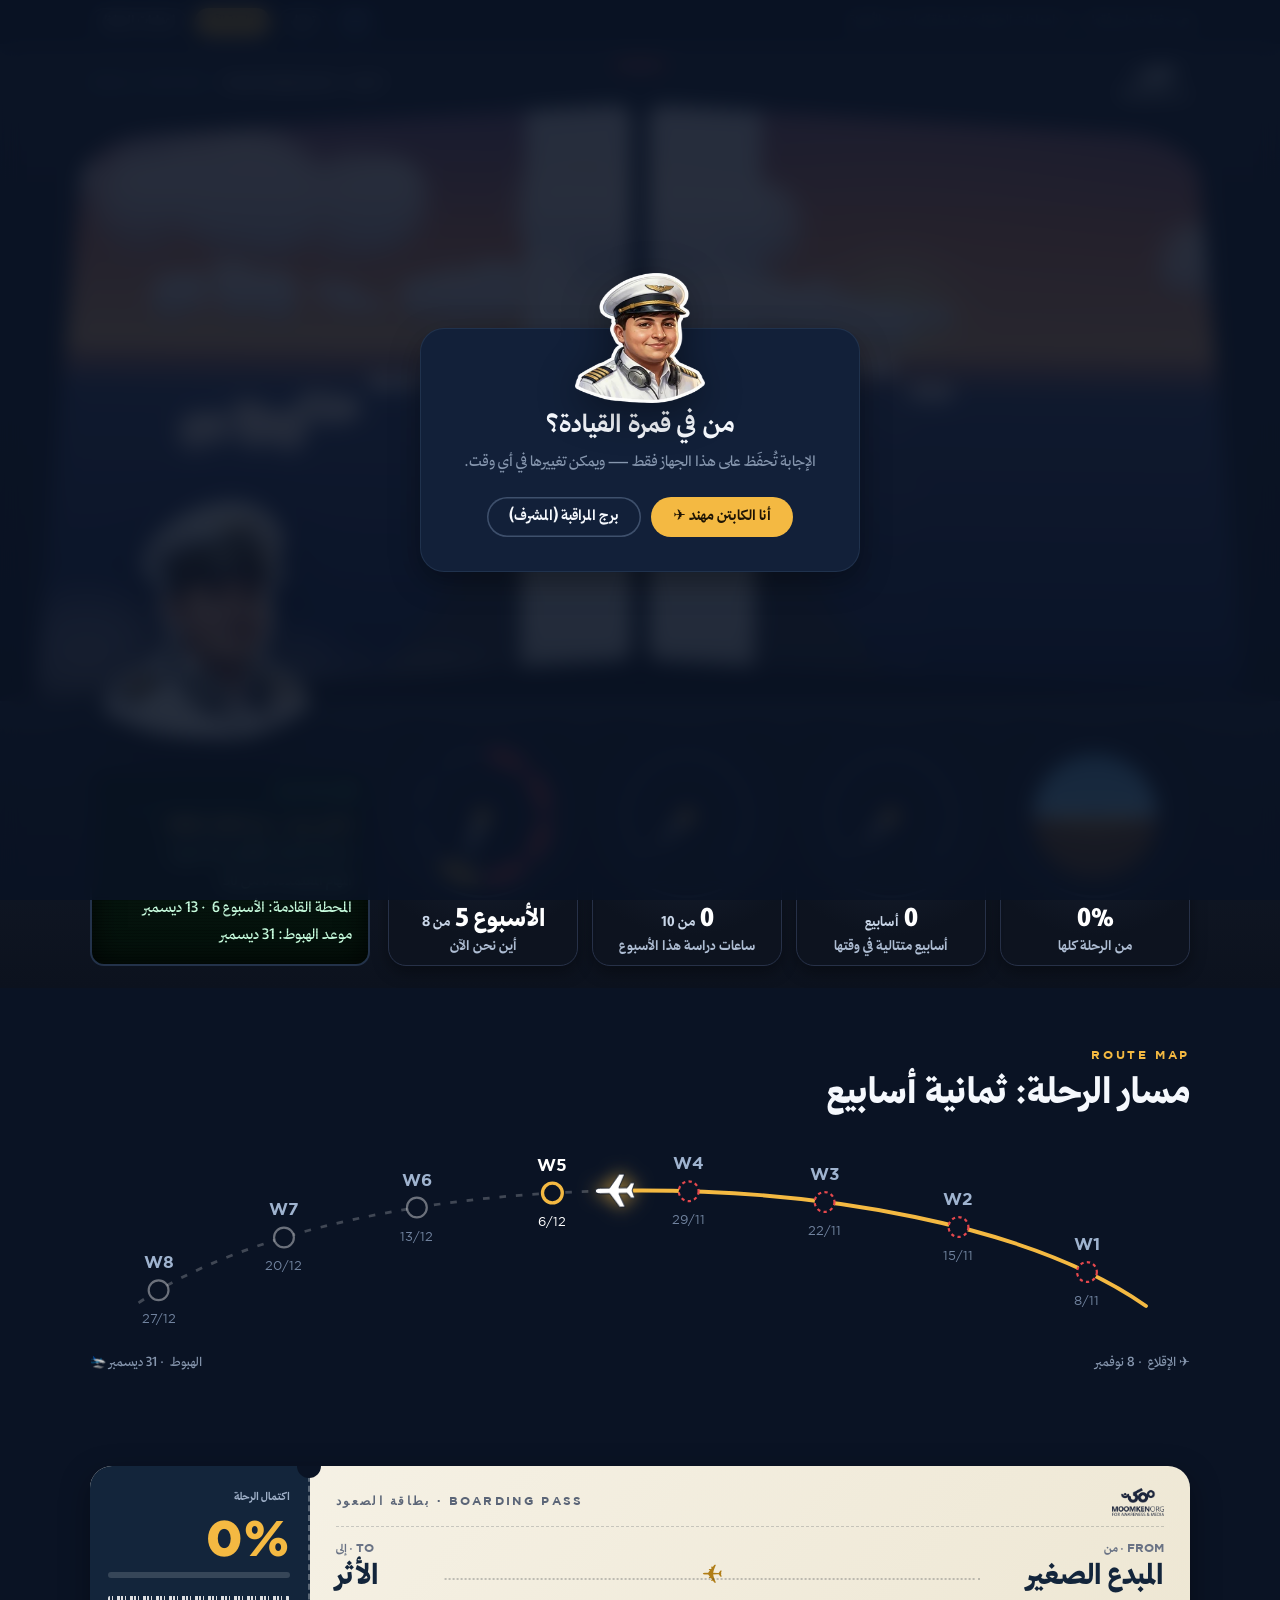
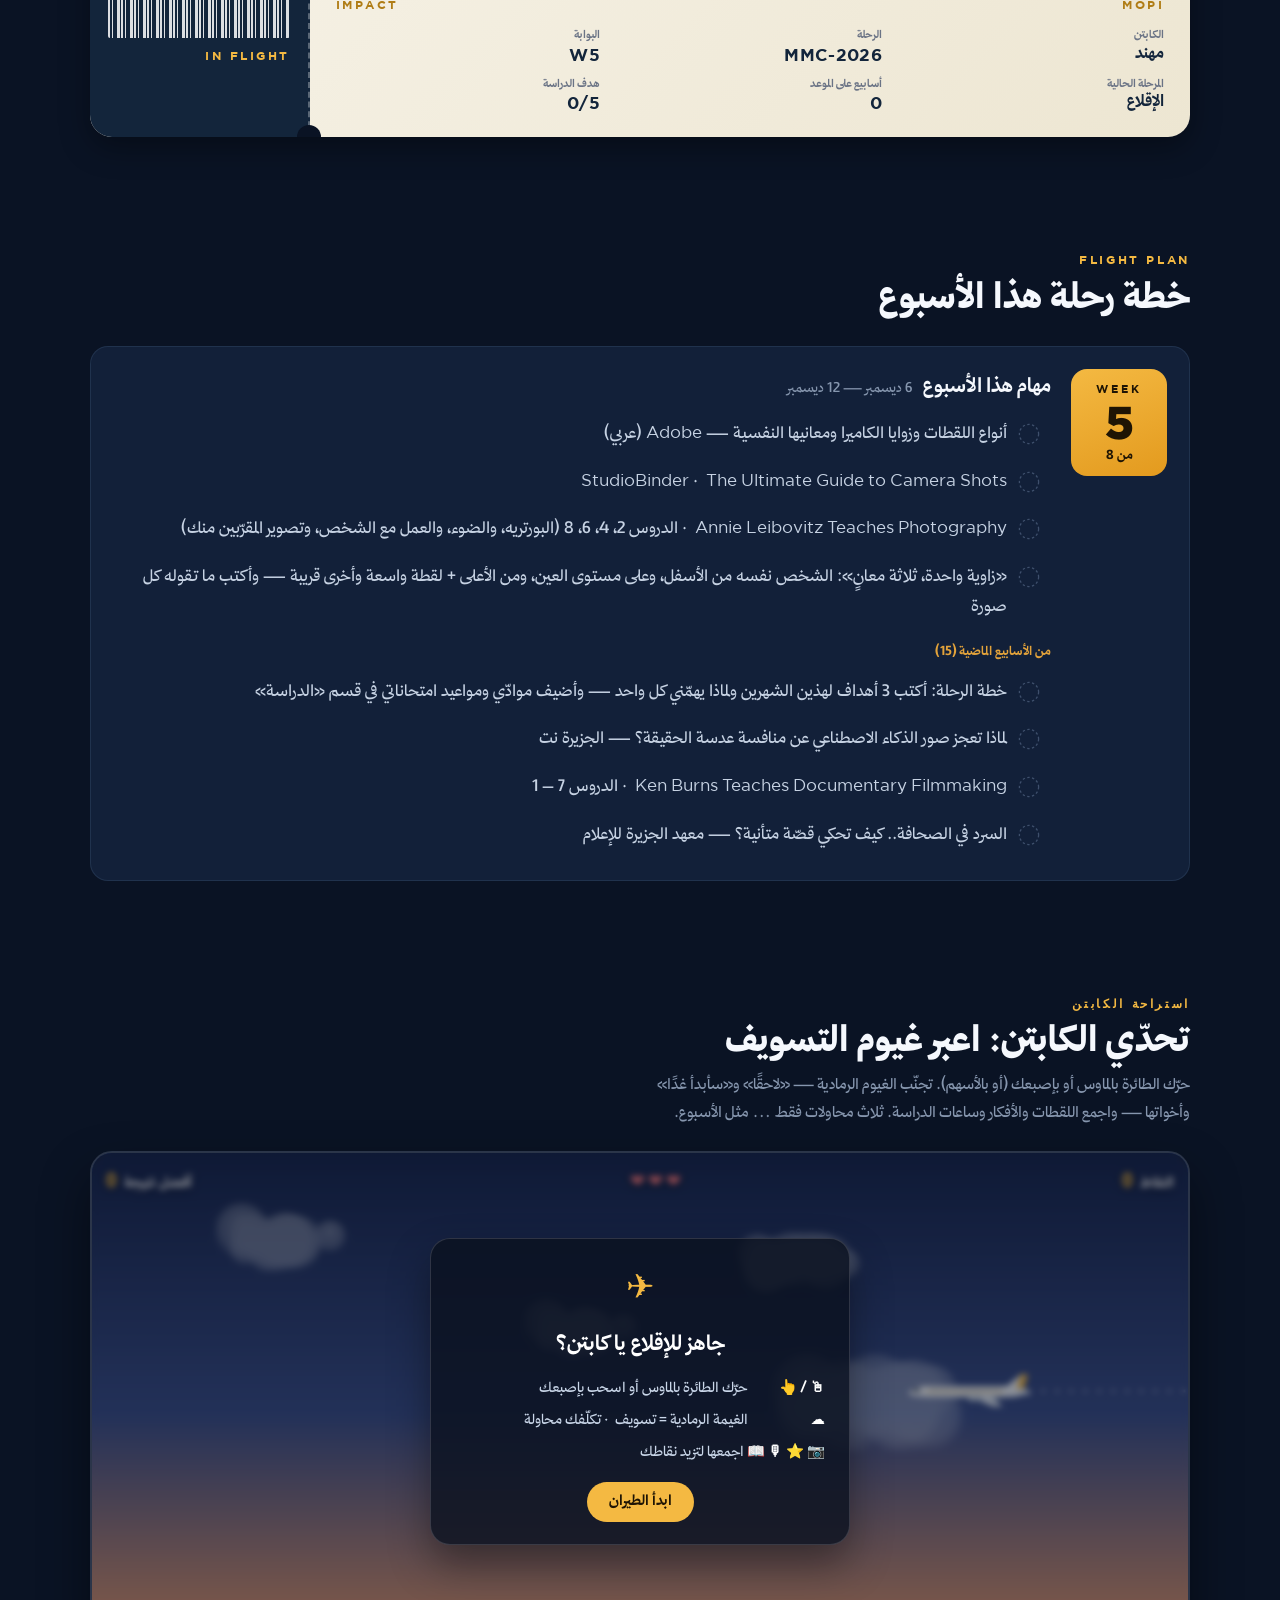
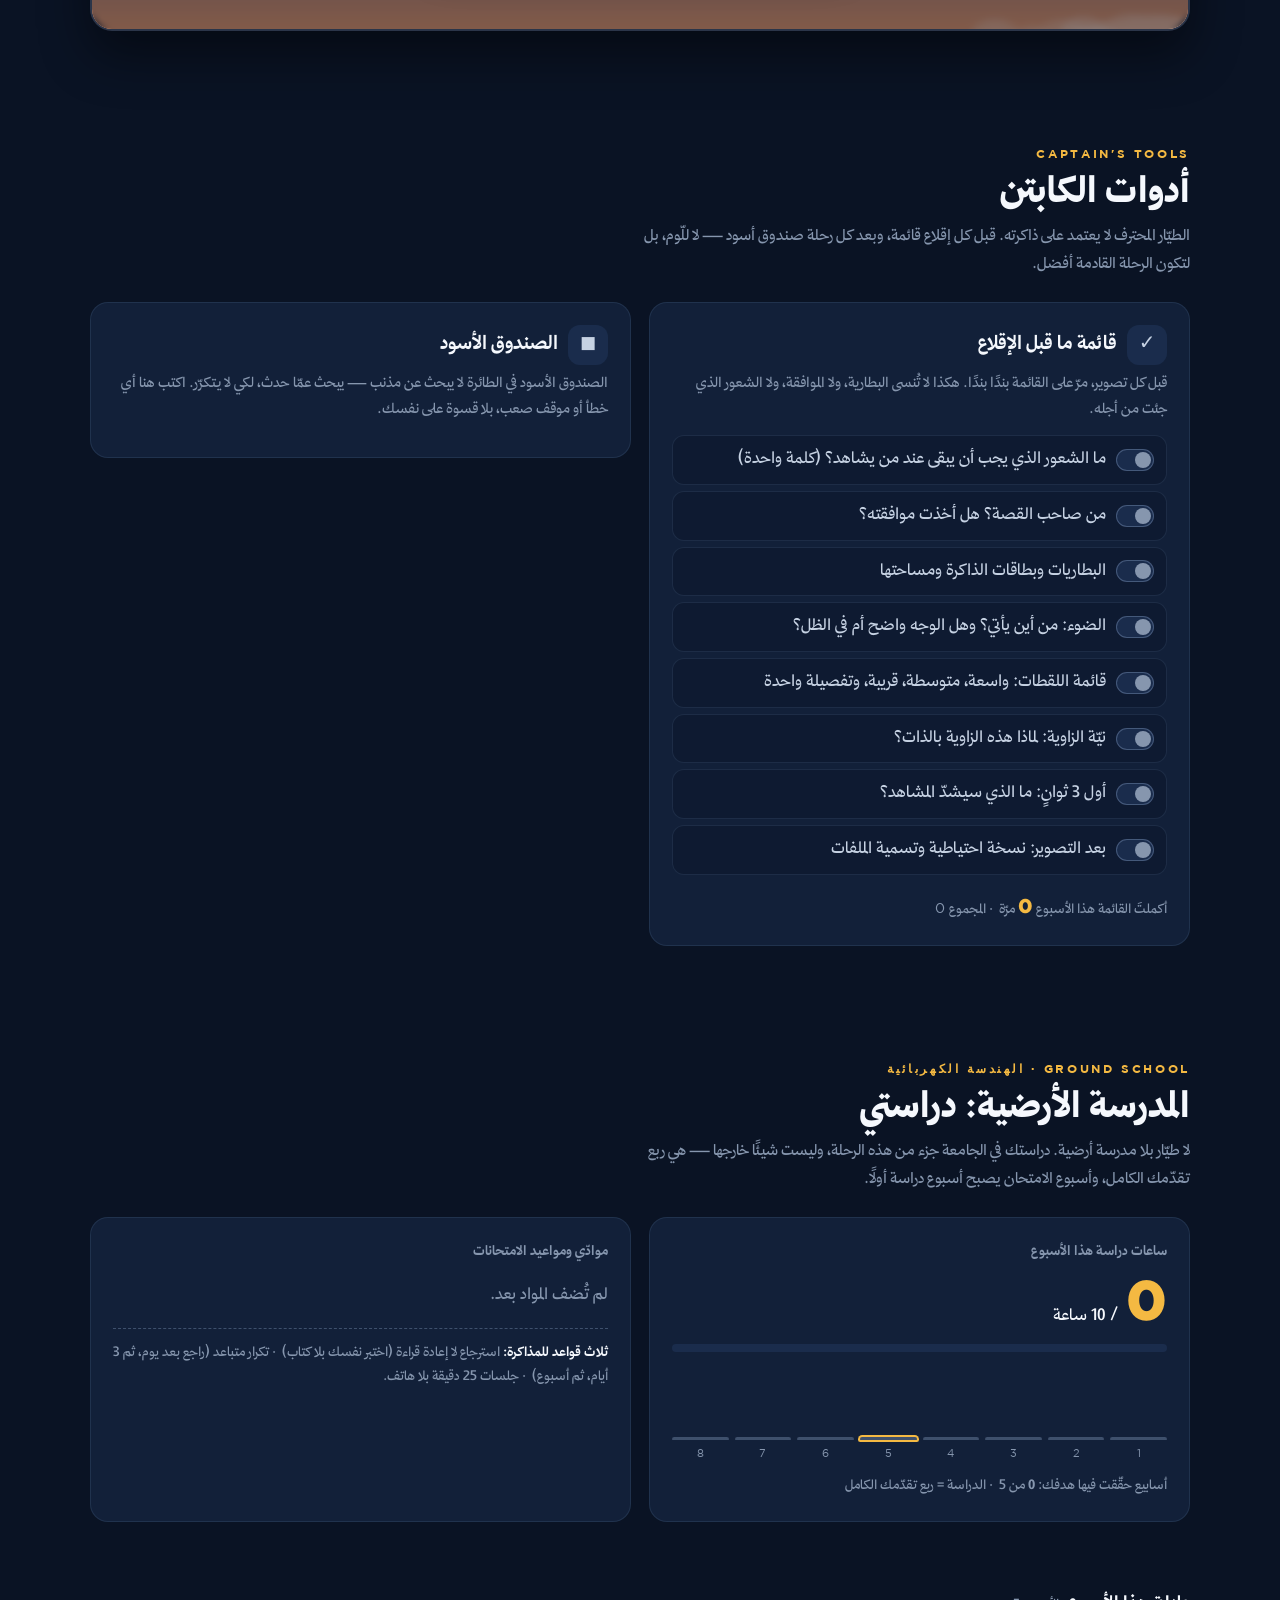
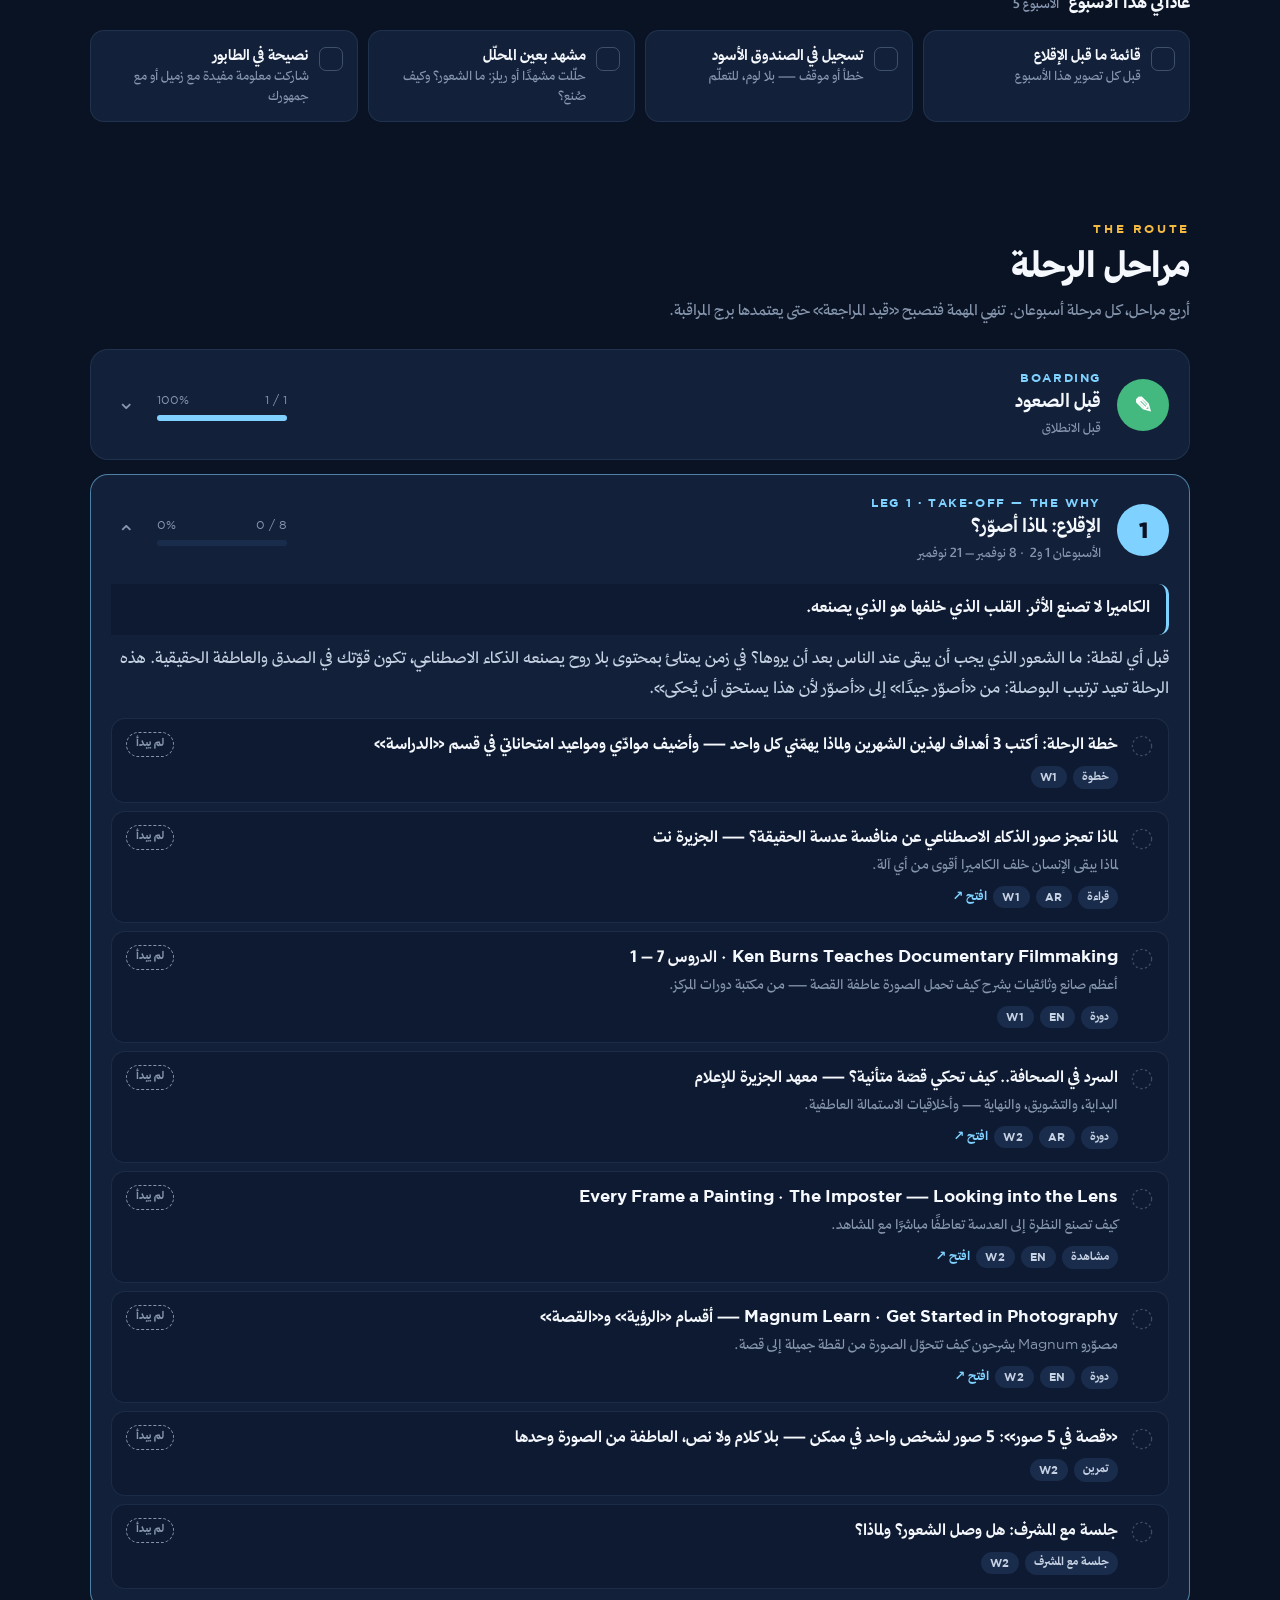
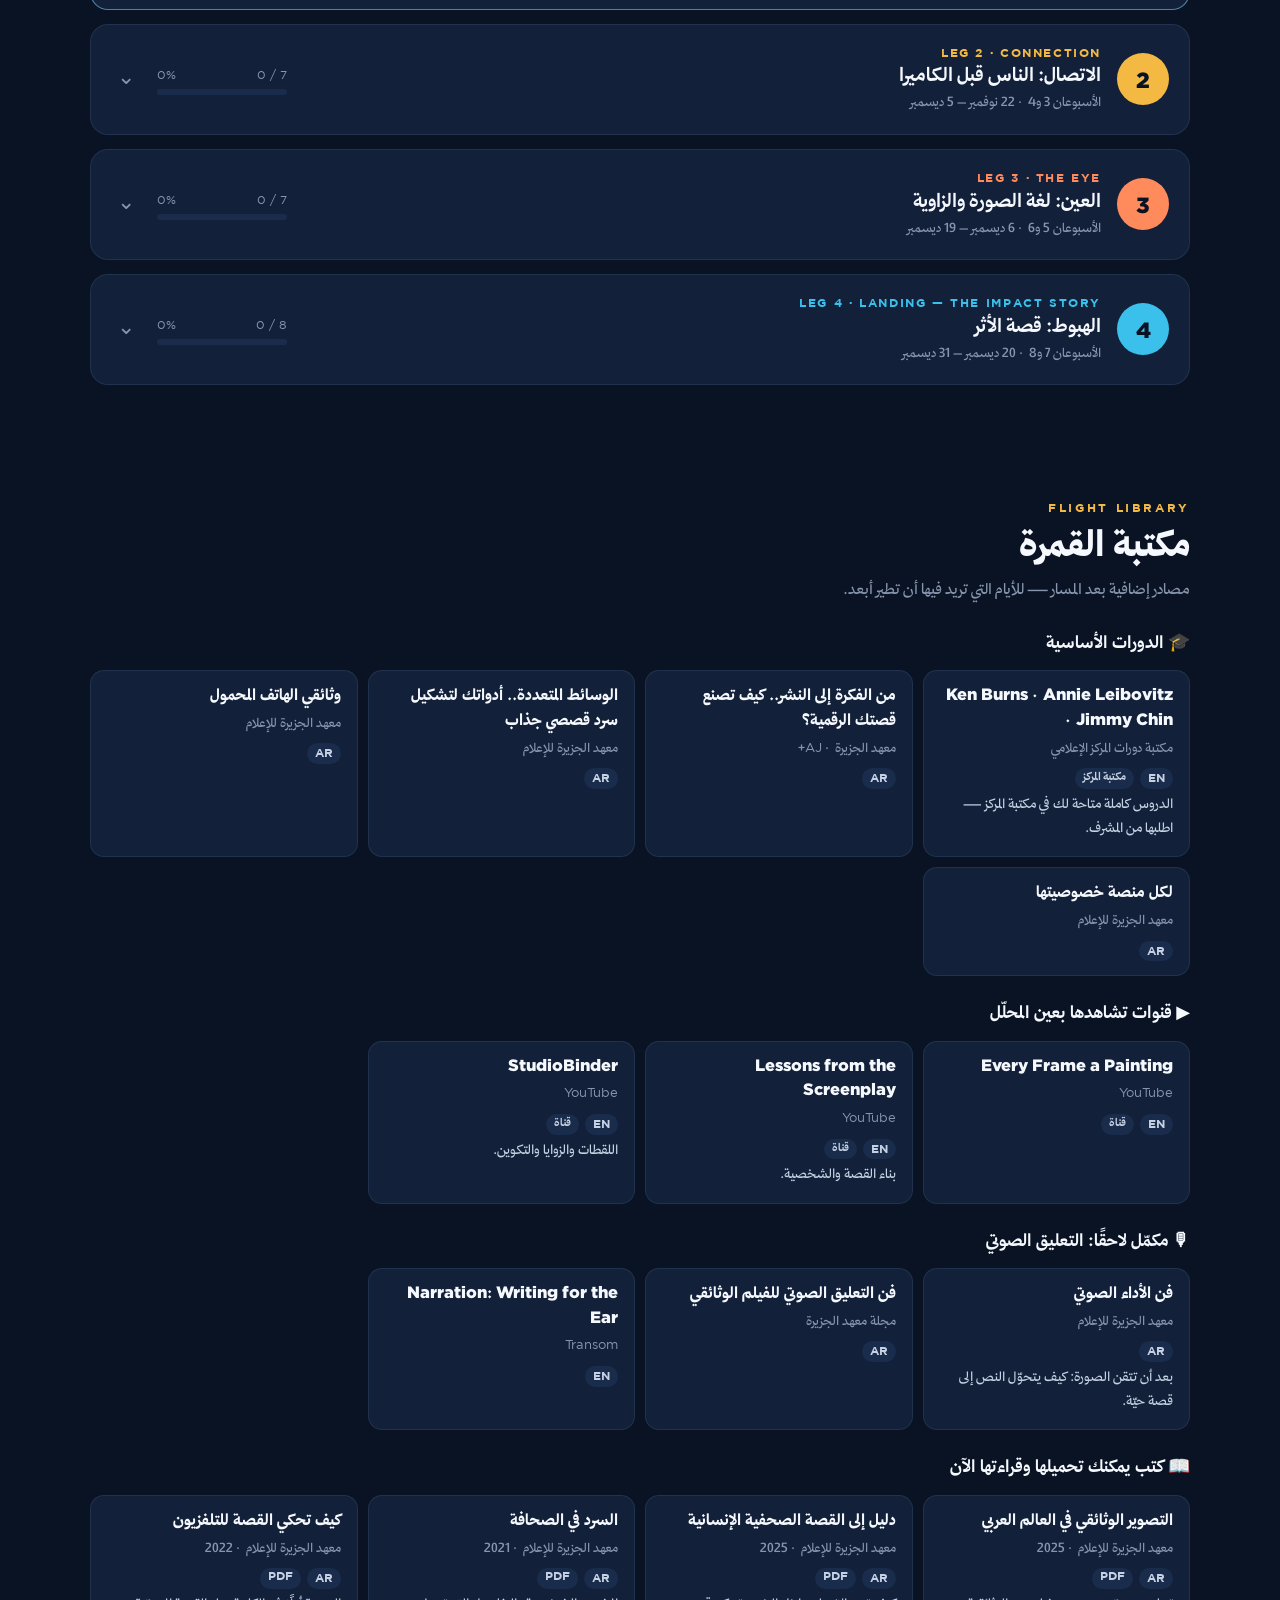
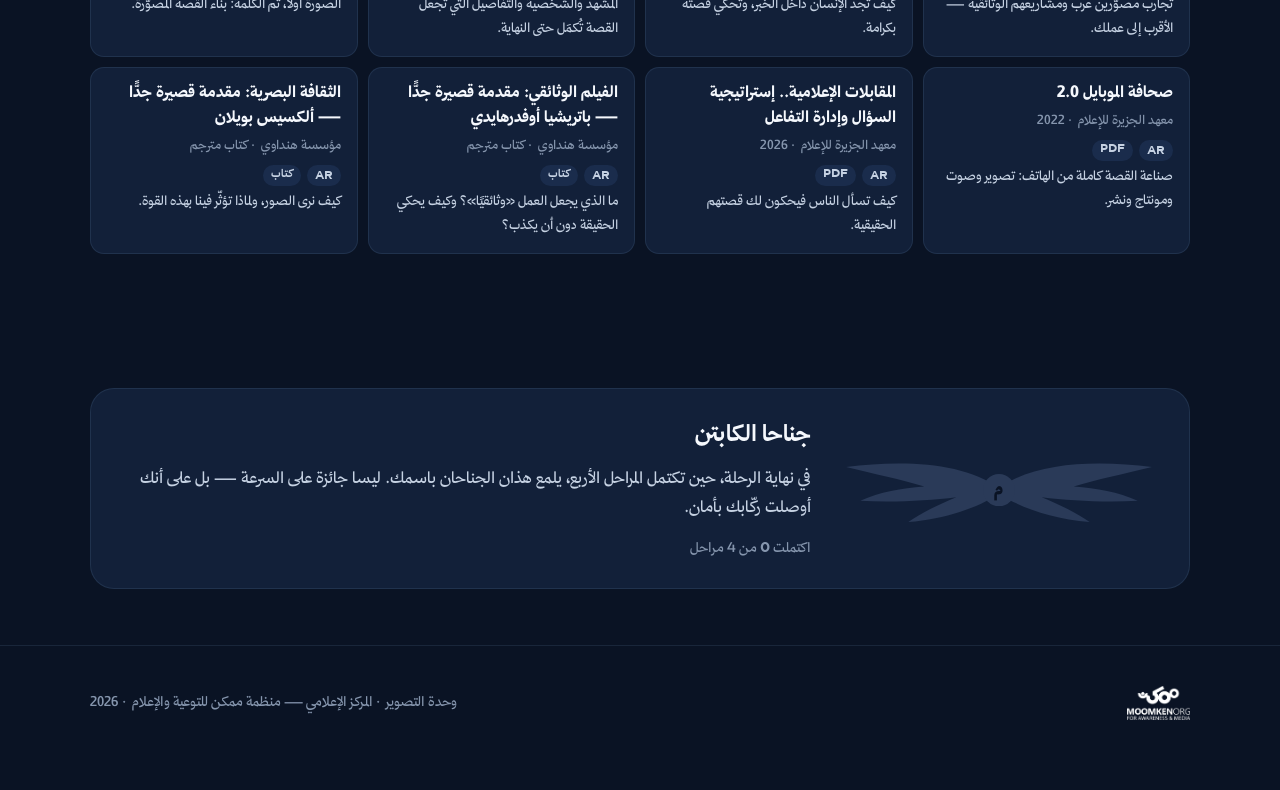
==== commit 24239eb5: "Add Captain Challenge mini-game; free books only; AI moved to a team session Co-Authored-By: Claude " ====
--- a/index.html
+++ b/index.html
@@ -7,8 +7,8 @@
 <title>سجلّ الطيران — مهند · وحدة التصوير · المركز الإعلامي — ممكن</title>
 <meta name="description" content="سجلّ الطيران: مسار مهند في التصوير والسرد القصصي وصناعة المحتوى الإنساني — وحدة التصوير، المركز الإعلامي في منظمة ممكن. من 8 نوفمبر إلى 31 ديسمبر 2026.">
 <link rel="icon" href="assets/favicon.png">
-<link rel="stylesheet" href="base.css?v=2">
-<link rel="stylesheet" href="app.css?v=2">
+<link rel="stylesheet" href="base.css?v=3">
+<link rel="stylesheet" href="app.css?v=3">
 </head>
 <body>
 
@@ -154,6 +154,33 @@
 </section>
 
 <!-- ============ pre-flight + black box ============ -->
+<!-- ============ the captain's challenge (mini game) ============ -->
+<section class="sec sec-game" id="challenge">
+  <div class="wrap">
+    <div class="sec-head rv"><div><div class="sec-k">استراحة الكابتن</div><h2>تحدّي الكابتن: اعبر غيوم التسويف</h2><p class="sec-sub">حرّك الطائرة بالماوس أو بإصبعك (أو بالأسهم). تجنّب الغيوم الرمادية — «لاحقًا» و«سأبدأ غدًا» وأخواتها — واجمع اللقطات والأفكار وساعات الدراسة. ثلاث محاولات فقط… مثل الأسبوع.</p></div></div>
+    <div class="game rv" id="game">
+      <canvas aria-label="لعبة: طائرة الكابتن تتجنّب غيوم التسويف"></canvas>
+      <div class="g-hud"><span>النقاط <b data-g="score">0</b></span><span data-g="lives">❤❤❤</span><span>أفضل نتيجة <b data-g="best">0</b></span></div>
+      <div class="g-start">
+        <div class="g-card">
+          <div class="g-ico">✈</div>
+          <h3>جاهز للإقلاع يا كابتن؟</h3>
+          <ul class="g-how"><li><b>🖱 / 👆</b> حرّك الطائرة بالماوس أو اسحب بإصبعك</li><li><b>☁</b> الغيمة الرمادية = تسويف · تكلّفك محاولة</li><li><b>📷 ⭐ 🎙 📖</b> اجمعها لتزيد نقاطك</li></ul>
+          <button class="btn btn-main" data-g="go">ابدأ الطيران</button>
+        </div>
+      </div>
+      <div class="g-over" hidden>
+        <div class="g-card">
+          <div class="g-k">انتهت الرحلة</div>
+          <div class="g-final"><b data-g="final">0</b> نقطة</div>
+          <div class="g-rec" data-g="rec" hidden>🏆 رقم قياسي جديد!</div>
+          <p data-g="msg"></p>
+          <div class="g-btns"><button class="btn btn-main" data-g="go">طيران جديد</button><a class="btn btn-ghost btn-glass" href="#week">الآن: مهمة واحدة حقيقية ←</a></div>
+        </div>
+      </div>
+    </div>
+  </div>
+</section>
 <section class="sec sec-tools" id="preflight">
   <div class="wrap">
     <div class="sec-head rv"><div><div class="sec-k">Captain's tools</div><h2>أدوات الكابتن</h2><p class="sec-sub">الطيّار المحترف لا يعتمد على ذاكرته. قبل كل إقلاع قائمة، وبعد كل رحلة صندوق أسود — لا للّوم، بل لتكون الرحلة القادمة أفضل.</p></div></div>
@@ -190,37 +217,6 @@
   </div>
 </section>
 
-<!-- ============ AI = autopilot ============ -->
-<section class="sec" id="ai">
-  <div class="wrap">
-    <div class="sec-head rv"><div><div class="sec-k">Autopilot rules</div><h2>الطيّار الآلي يساعد… والكابتن أنت</h2><p class="sec-sub">الذكاء الاصطناعي مثل الطيّار الآلي: مفيد في الرحلات الطويلة، لكنه لا يعرف الركّاب، ولا يشعر بهم، ولا يتحمّل المسؤولية. هذه قواعدنا في المركز الإعلامي.</p></div></div>
-    <div class="ai-grid">
-      <ol class="ai-rules rv">
-        <li><span><b>لا تُضِف ولا تحذف</b> شيئًا من صورة أو لقطة وثائقية. ما حدث أمام الكاميرا هو ما يُنشر.</span></li>
-        <li><span>تنظيف التشويش والأقنعة الذكية <b>مسموح</b> ما دام لا يغيّر المعلومة.</span></li>
-        <li><span><b>لا تكبير بالذكاء الاصطناعي</b> (AI upscaling) لصورة وثائقية أو صورة مسابقة.</span></li>
-        <li><span><b>لا تولّد بشرًا أو أحداثًا</b> واقعية المظهر ثم تقدّمها كأنها حقيقية.</span></li>
-        <li><span>أي صورة أو صوت مولَّد يُكتب عليه بوضوح: <b>«مولَّد بالذكاء الاصطناعي»</b>.</span></li>
-        <li><span>ما يكتبه الذكاء الاصطناعي <b>مسوّدة غير مُتحقَّق منها</b> — أنت تراجع كل معلومة واسم ورقم.</span></li>
-        <li><span>التعليق دقيق، وأي مشهد <b>مُعاد تمثيله</b> يُذكر ذلك صراحة.</span></li>
-        <li><span><b>لا استنساخ لصوت أحد</b> بلا موافقة مكتوبة — حتى صوتك أنت، أعلن إن كان مولَّدًا.</span></li>
-        <li><span>الذكاء الاصطناعي <b>لا يحلّ محلّ إنسان حقيقي</b>، ولا محلّ موافقته على التصوير.</span></li>
-        <li><span>أرفق <b>Content Credentials</b> (سجلّ التعديل) بأعمالك حين تستطيع.</span></li>
-      </ol>
-      <div class="ai-yes rv">
-        <h4>أين يساعدك الطيّار الآلي فعلًا؟</h4>
-        <ul>
-          <li>العصف الذهني: عشر زوايا لقصة واحدة — ثم تختار أنت.</li>
-          <li>تفريغ المقابلات نصيًّا — تأكّد أن الأداة تدعم العربية وراجع النص.</li>
-          <li>الفرز الأولي لمئات الصور — ثم تختار أنت بعينك.</li>
-          <li>تنظيف التشويش في صور الإضاءة المنخفضة — بلا تغيير في المعلومة.</li>
-          <li>اقتراح عناوين وصيغ للمنصّات المختلفة.</li>
-        </ul>
-        <p class="ai-src">المصادر: قواعد World Press Photo، ودليل Associated Press، ومبادرة Content Credentials.</p>
-      </div>
-    </div>
-  </div>
-</section>
 
 <!-- ============ resources ============ -->
 <section class="sec" id="library">
@@ -261,8 +257,9 @@
 <div id="toasts" aria-live="polite"></div>
 <canvas id="confetti" aria-hidden="true"></canvas>
 
-<script src="content.js?v=2"></script>
-<script src="theme.js?v=2"></script>
-<script src="engine.js?v=2"></script>
+<script src="content.js?v=3"></script>
+<script src="theme.js?v=3"></script>
+<script src="engine.js?v=3"></script>
+<script src="game.js?v=3"></script>
 </body>
 </html>
--- a/app.css
+++ b/app.css
@@ -192,3 +192,26 @@
 }
 
 @media (max-width:720px){ .unit-tag{font-size:10px;letter-spacing:.12em;white-space:nowrap} .ws-top{gap:10px} .route svg{min-height:110px} }
+
+/* ---------- the captain's challenge ---------- */
+.game{position:relative;height:clamp(360px,52vw,480px);border-radius:22px;overflow:hidden;border:2px solid #2b3549;box-shadow:0 24px 50px rgba(0,0,0,.45),inset 0 0 0 6px #121927;background:#16244a;user-select:none;-webkit-user-select:none}
+.game canvas{position:absolute;inset:0;width:100%;height:100%;display:block;cursor:crosshair}
+.game.playing canvas{touch-action:none;cursor:none}
+.g-hud{position:absolute;top:12px;inset-inline:14px;display:flex;justify-content:space-between;align-items:center;gap:10px;pointer-events:none;color:#fff;font-weight:700;font-size:15px;text-shadow:0 2px 8px rgba(0,0,0,.6)}
+.g-hud b{font-size:20px;color:var(--accent);margin-inline-start:4px}
+.g-hud [data-g=lives]{color:#FF7A7A;letter-spacing:3px;font-size:18px}
+.g-start,.g-over{position:absolute;inset:0;display:grid;place-items:center;padding:16px;background:rgba(8,14,30,.45);backdrop-filter:blur(3px);-webkit-backdrop-filter:blur(3px)}
+.g-start[hidden],.g-over[hidden]{display:none}
+.g-card{background:rgba(12,18,32,.82);border:1px solid rgba(255,255,255,.14);border-radius:20px;padding:22px 24px;text-align:center;max-width:420px;width:100%;color:#EAF1FA;box-shadow:0 20px 40px rgba(0,0,0,.4)}
+.g-ico{font-size:34px;color:var(--accent);animation:turb 3s ease-in-out infinite}
+.g-card h3{margin:4px 0 10px;font-size:22px;color:#fff}
+.g-how{list-style:none;margin:0 0 16px;padding:0;display:grid;gap:6px;font-size:14.5px;color:#c9d6e8;text-align:start}
+.g-how b{display:inline-block;min-width:74px;color:#fff}
+.g-k{color:var(--accent);font-weight:700}
+.g-final{font-size:18px;margin:4px 0}.g-final b{font-size:44px;color:#fff;font-family:'Gotham';font-weight:900}
+.g-rec{color:var(--accent);font-weight:800;margin-bottom:4px}
+.g-card p{margin:6px 0 14px;font-size:15.5px;color:#d9e4f3;line-height:1.7}
+.g-btns{display:flex;gap:10px;justify-content:center;flex-wrap:wrap}
+@media (max-width:720px){ .game{height:420px;border-radius:16px} .g-card{padding:18px 16px} .g-hud{font-size:13px} }
+.jet-lane{overflow-x:clip;overflow-y:visible}
+html,body{overflow-x:clip}
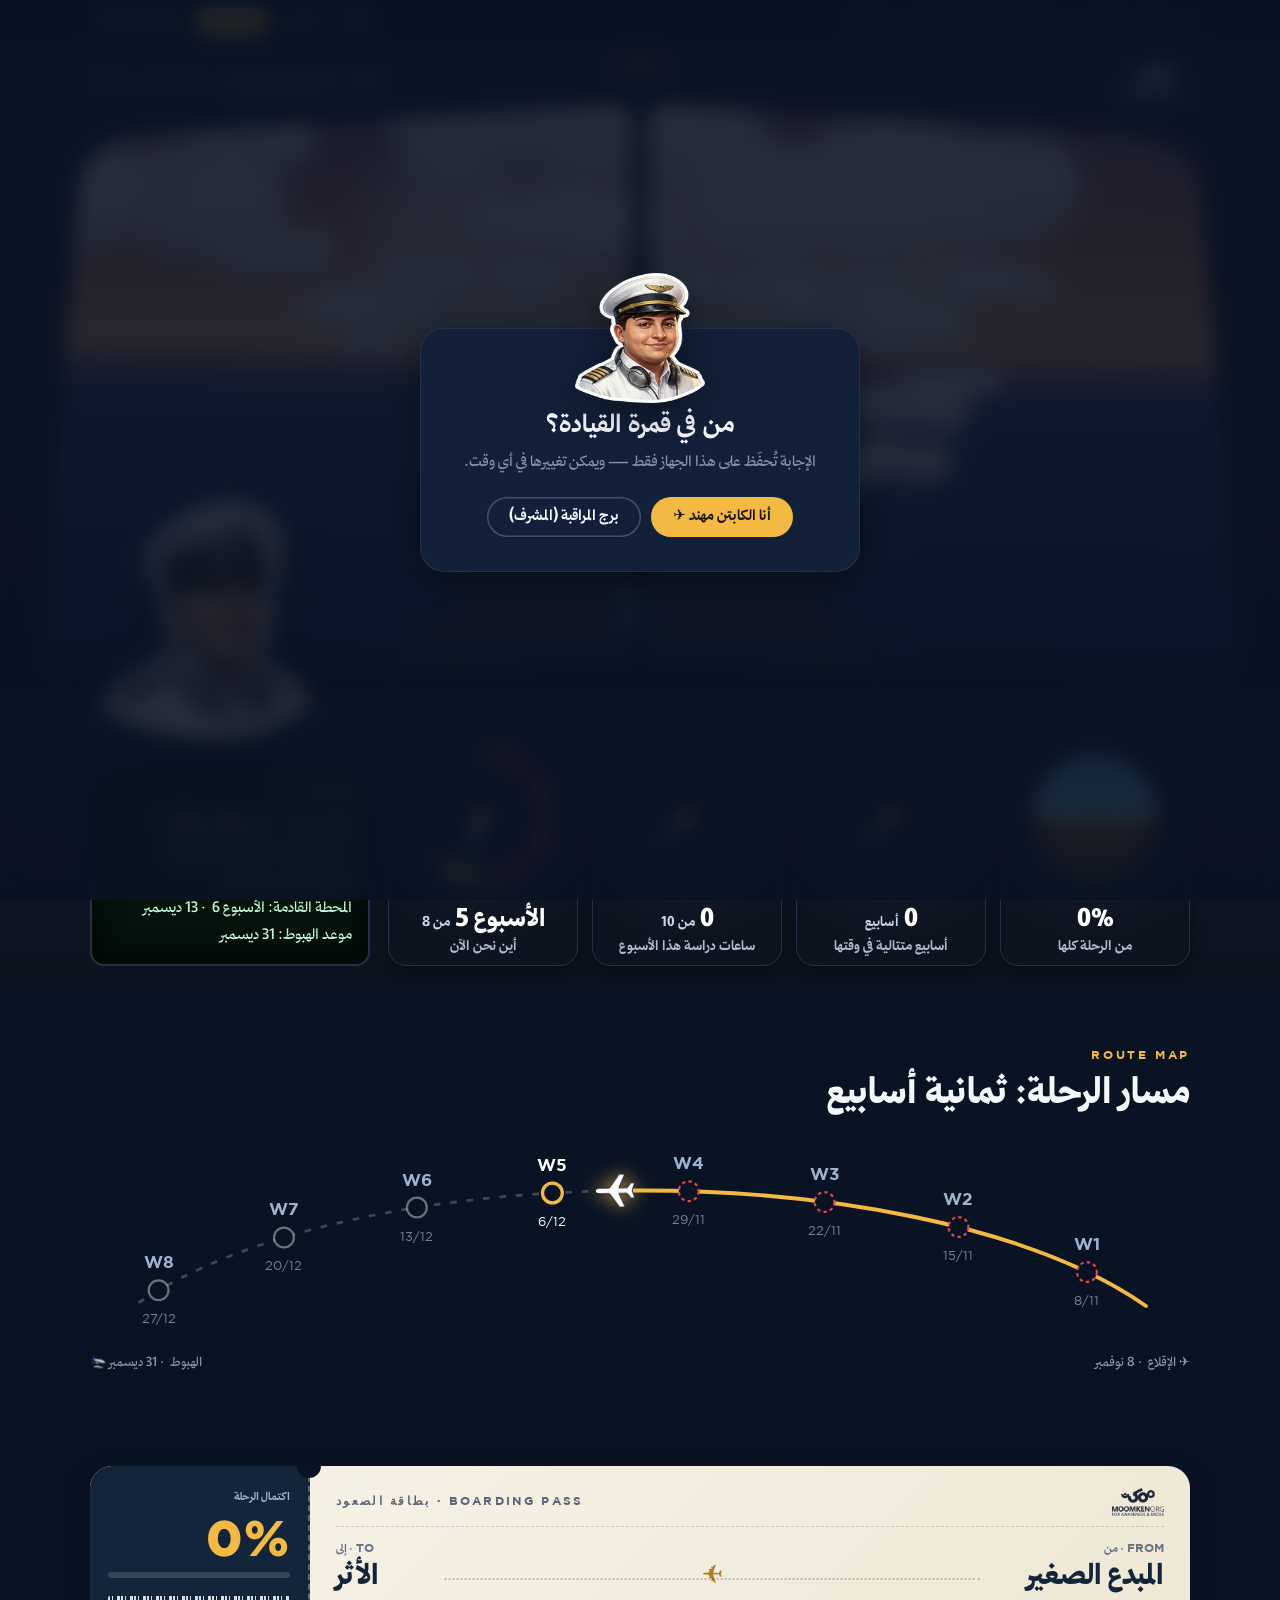
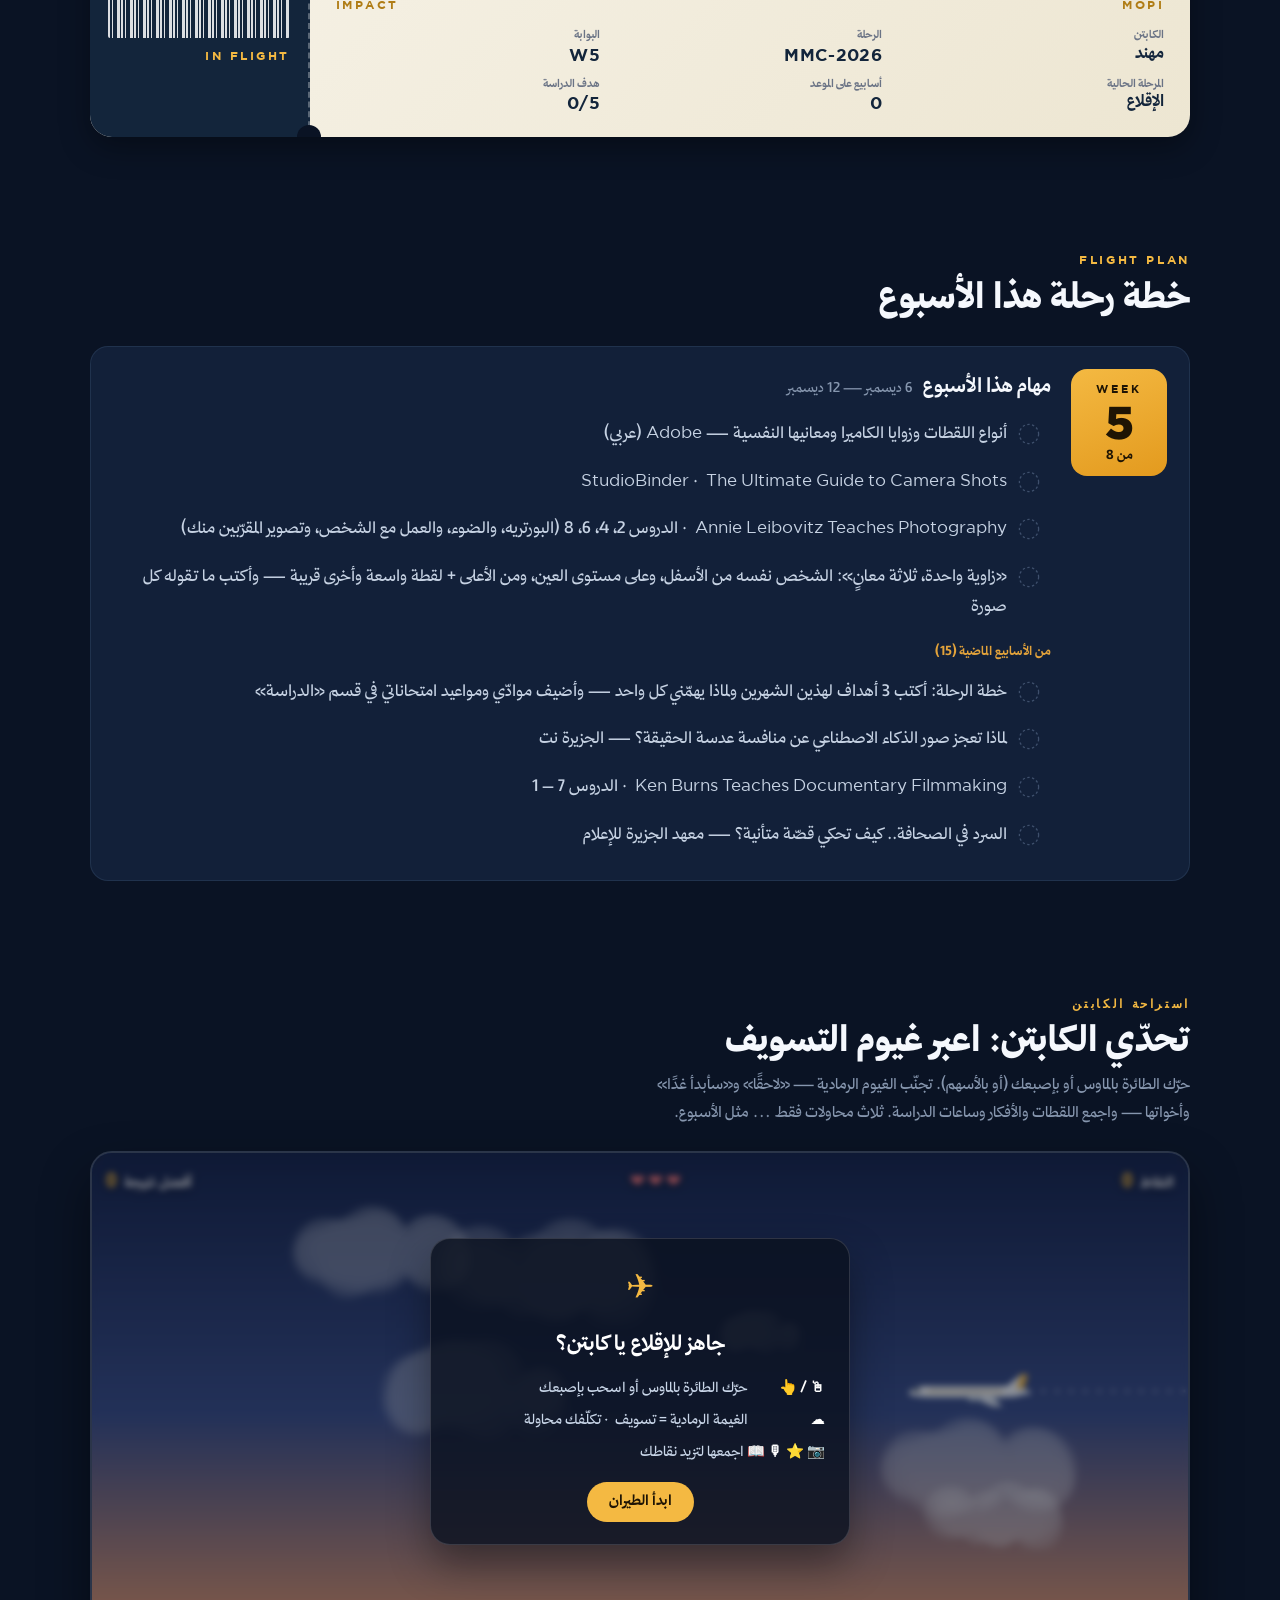
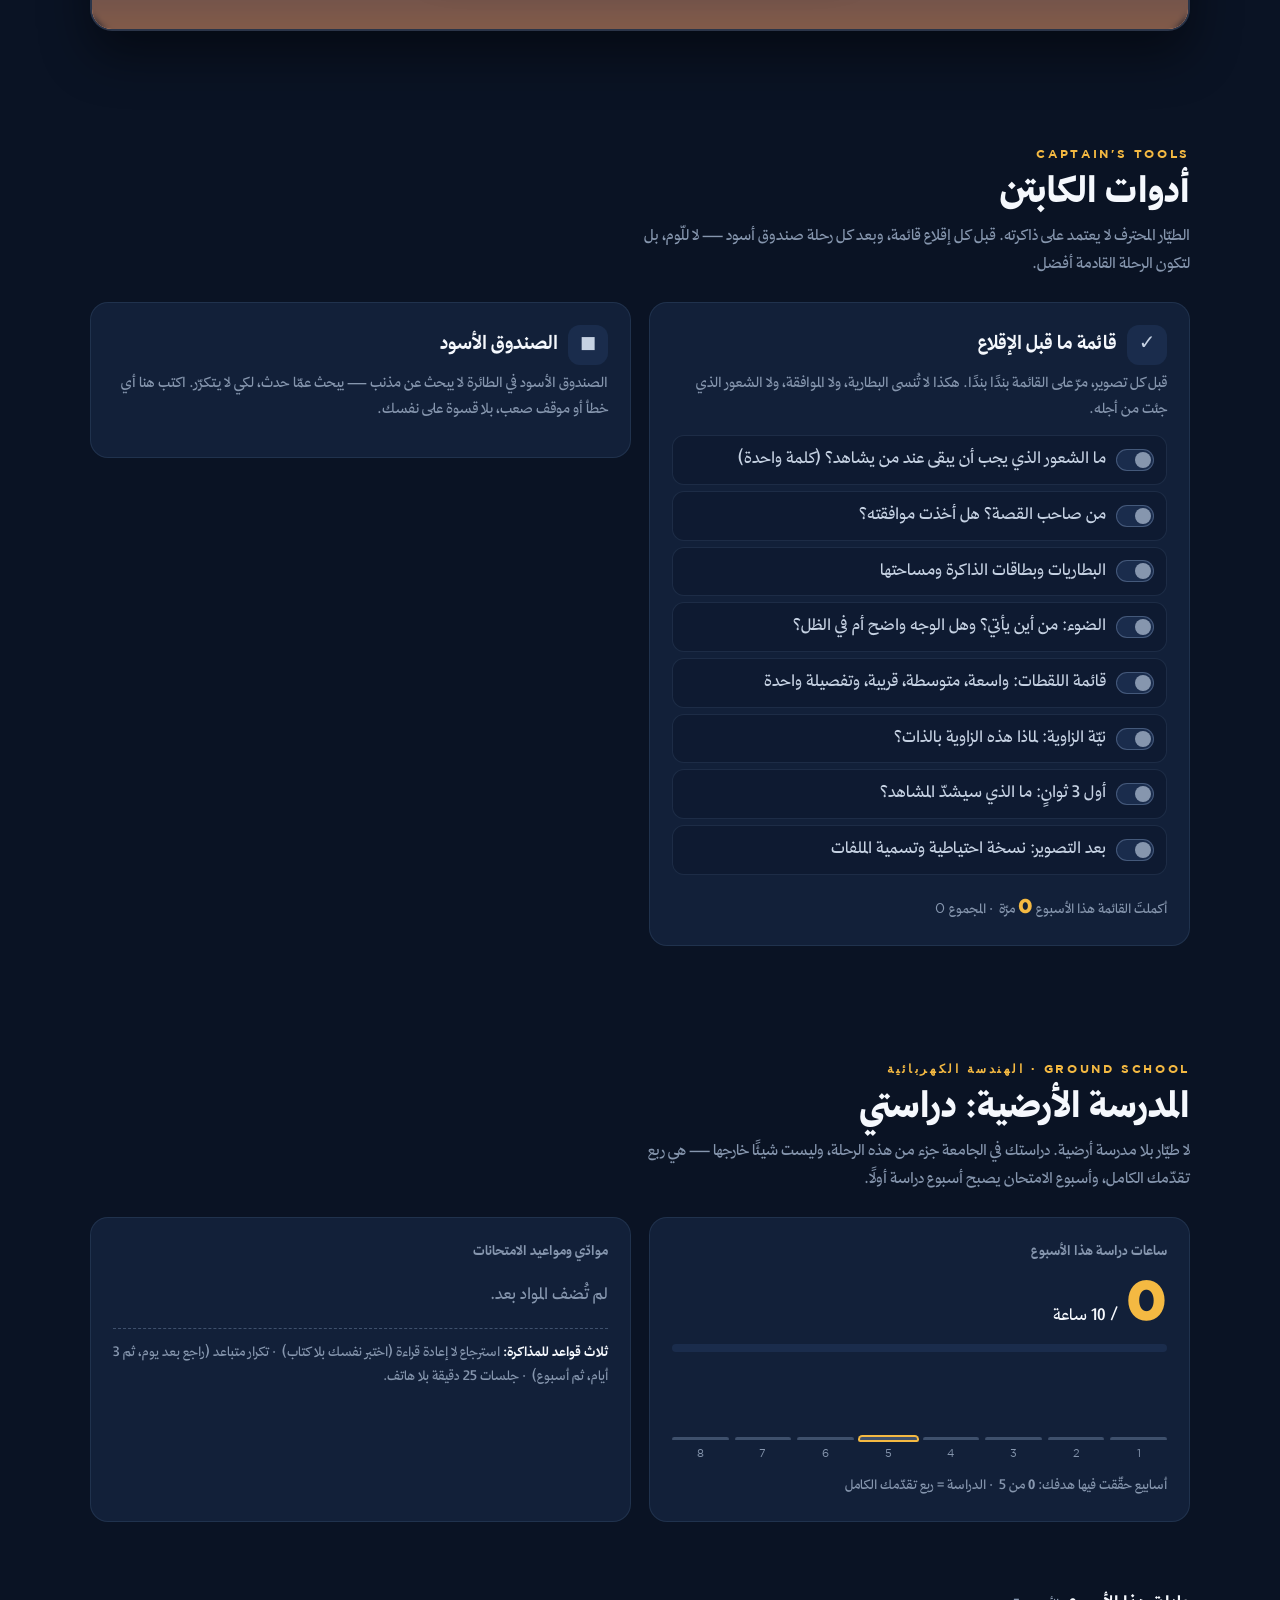
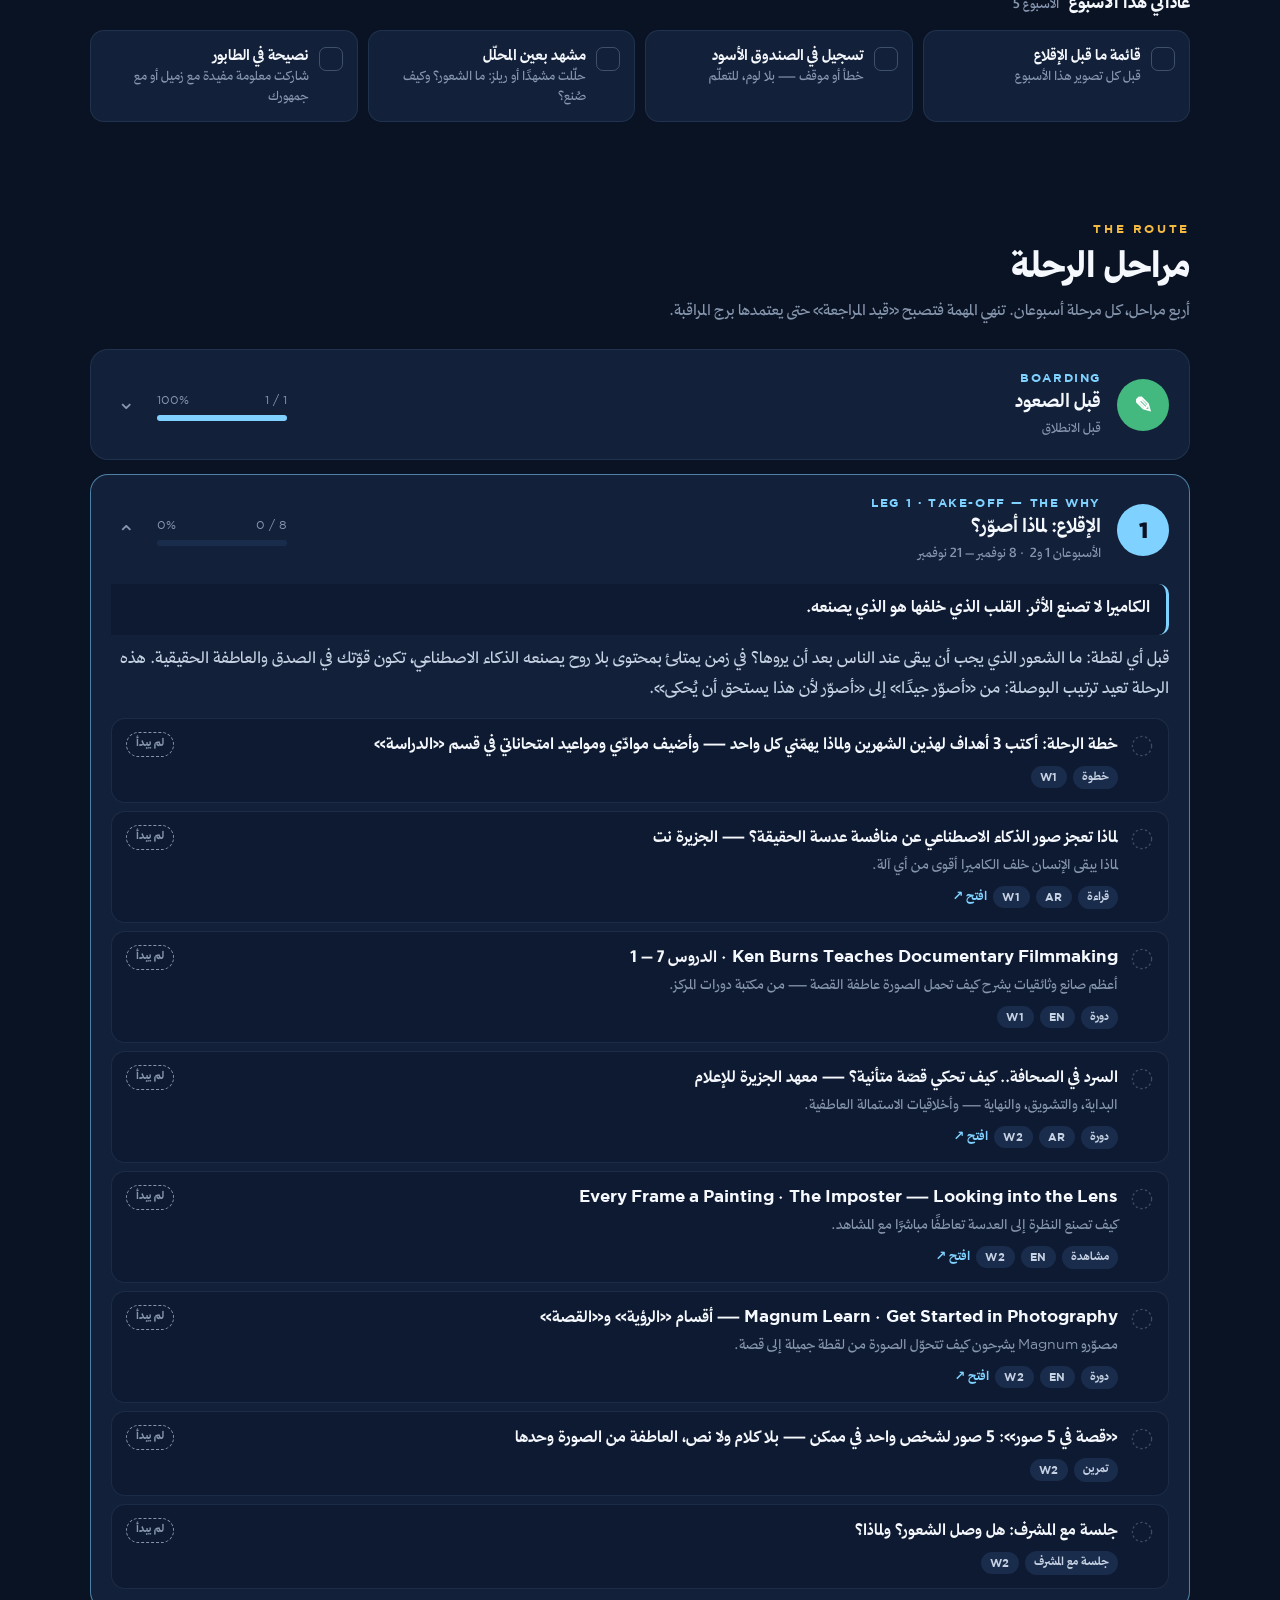
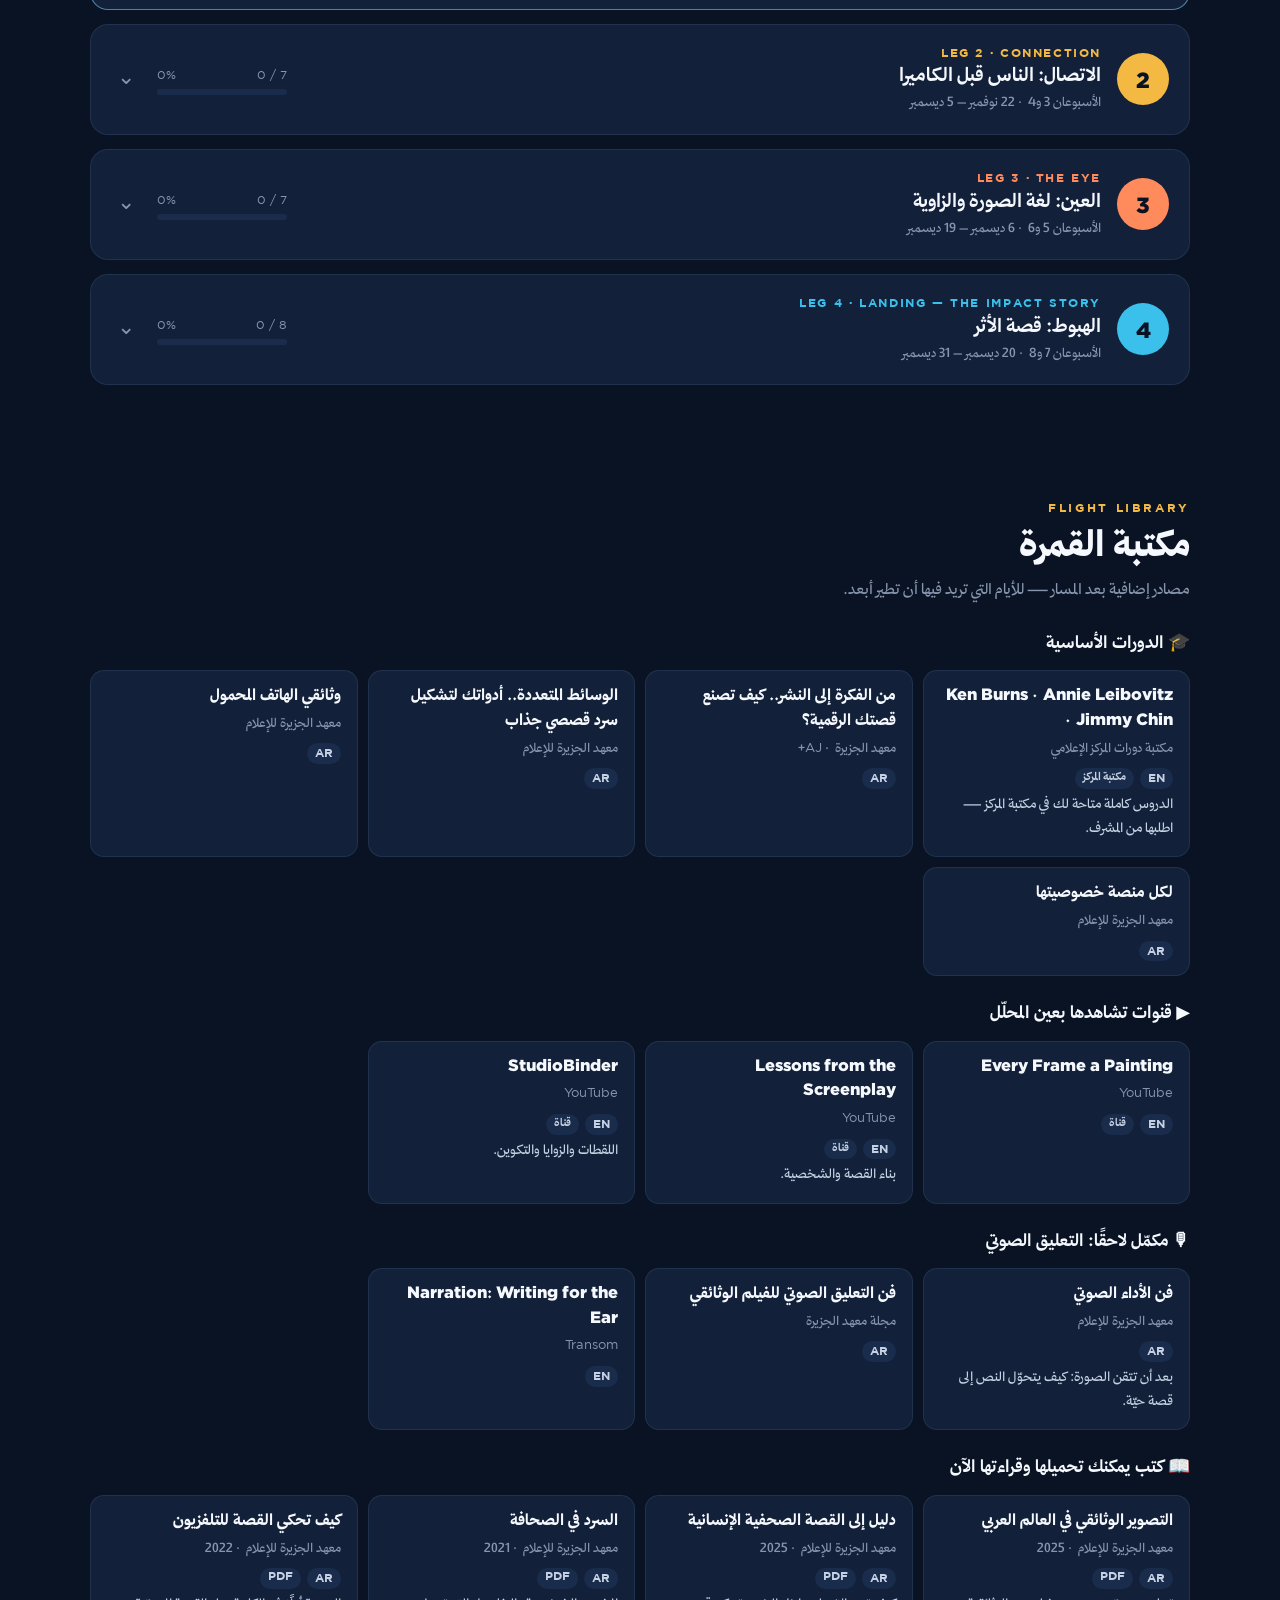
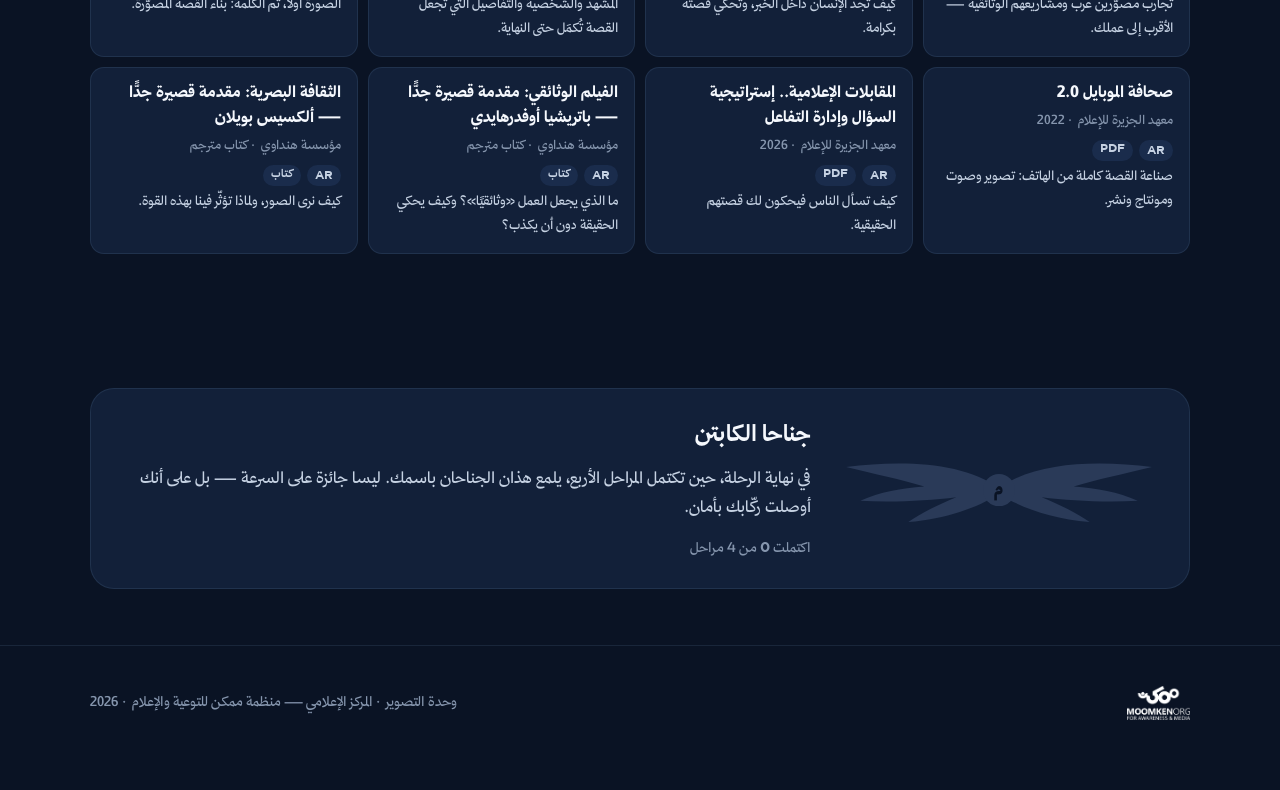
==== commit 2c146da8: "Use his real field photo; bust caches so the live link updates Co-Authored-By: Claude Opus 5.5 <nore" ====
--- a/index.html
+++ b/index.html
@@ -7,8 +7,8 @@
 <title>سجلّ الطيران — مهند · وحدة التصوير · المركز الإعلامي — ممكن</title>
 <meta name="description" content="سجلّ الطيران: مسار مهند في التصوير والسرد القصصي وصناعة المحتوى الإنساني — وحدة التصوير، المركز الإعلامي في منظمة ممكن. من 8 نوفمبر إلى 31 ديسمبر 2026.">
 <link rel="icon" href="assets/favicon.png">
-<link rel="stylesheet" href="base.css?v=3">
-<link rel="stylesheet" href="app.css?v=3">
+<link rel="stylesheet" href="base.css?v=4">
+<link rel="stylesheet" href="app.css?v=4">
 </head>
 <body>
 
@@ -257,9 +257,9 @@
 <div id="toasts" aria-live="polite"></div>
 <canvas id="confetti" aria-hidden="true"></canvas>
 
-<script src="content.js?v=3"></script>
-<script src="theme.js?v=3"></script>
-<script src="engine.js?v=3"></script>
-<script src="game.js?v=3"></script>
+<script src="content.js?v=4"></script>
+<script src="theme.js?v=4"></script>
+<script src="engine.js?v=4"></script>
+<script src="game.js?v=4"></script>
 </body>
 </html>
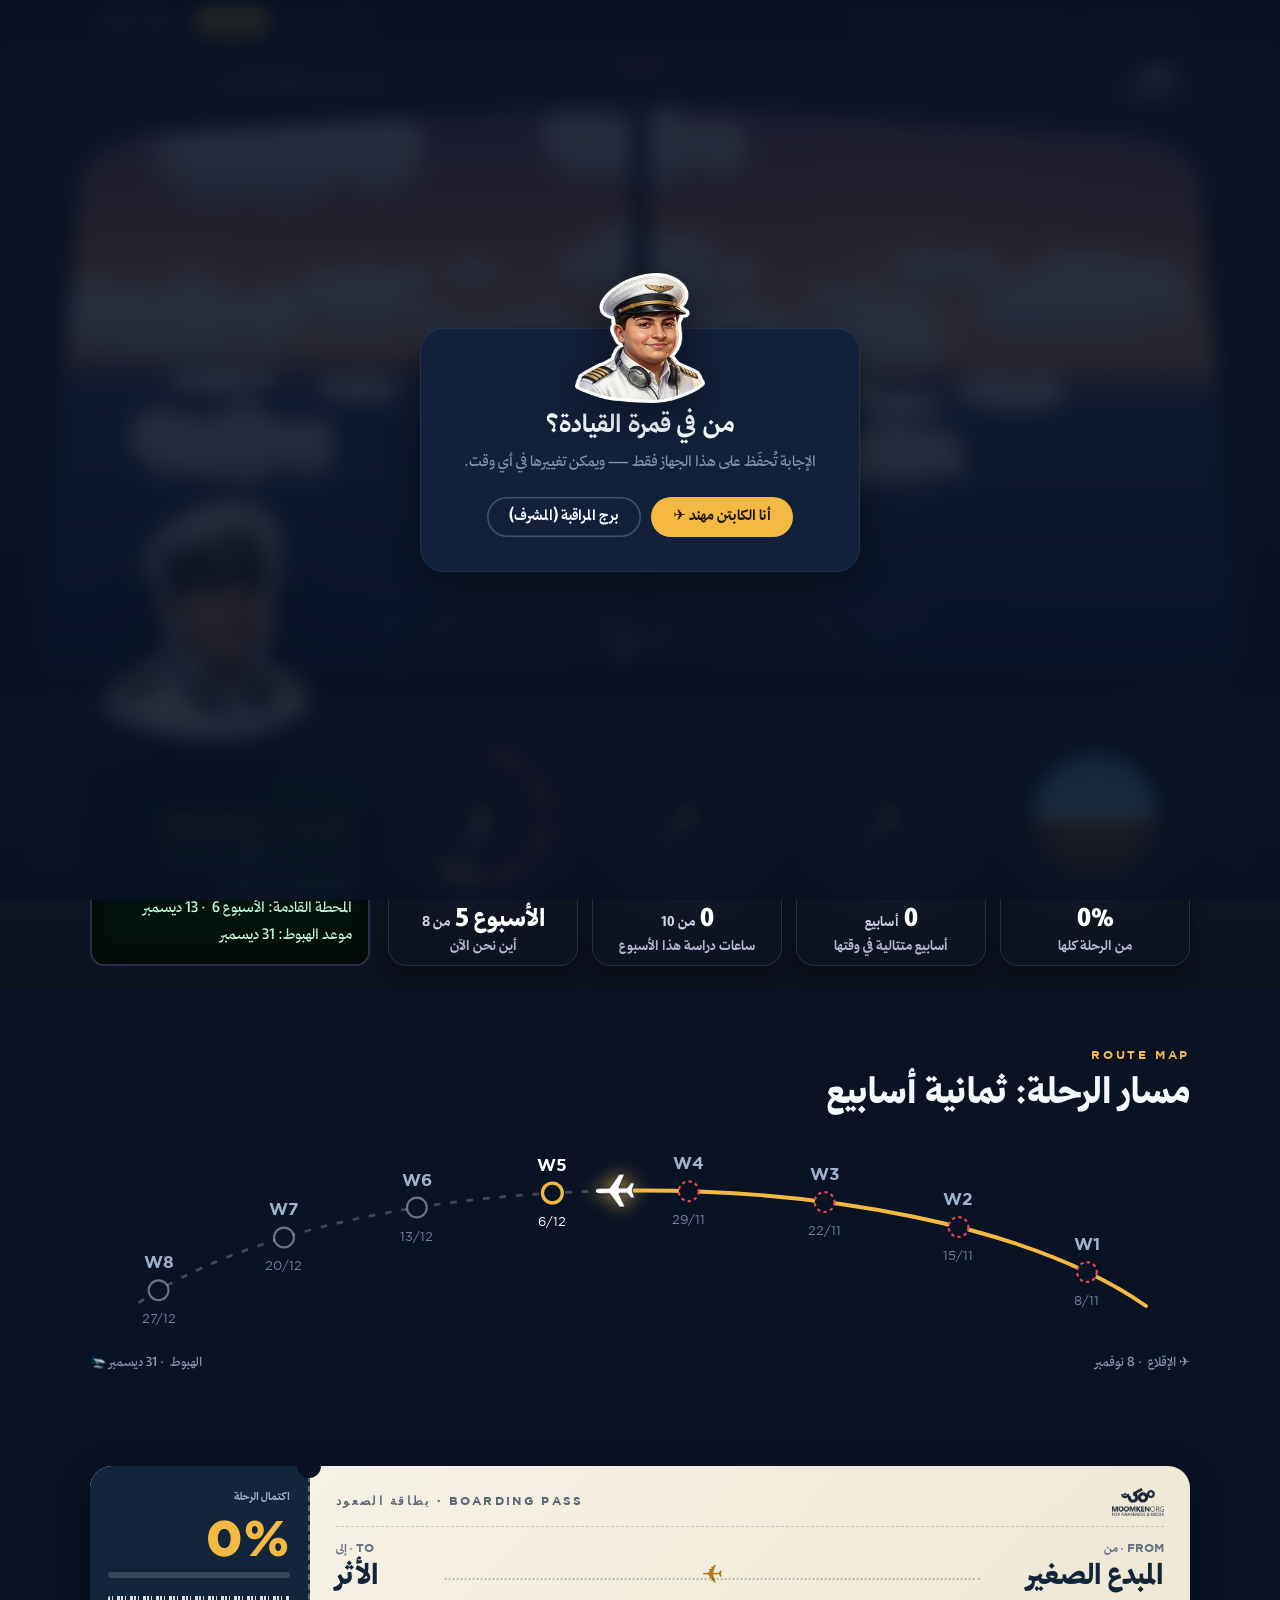
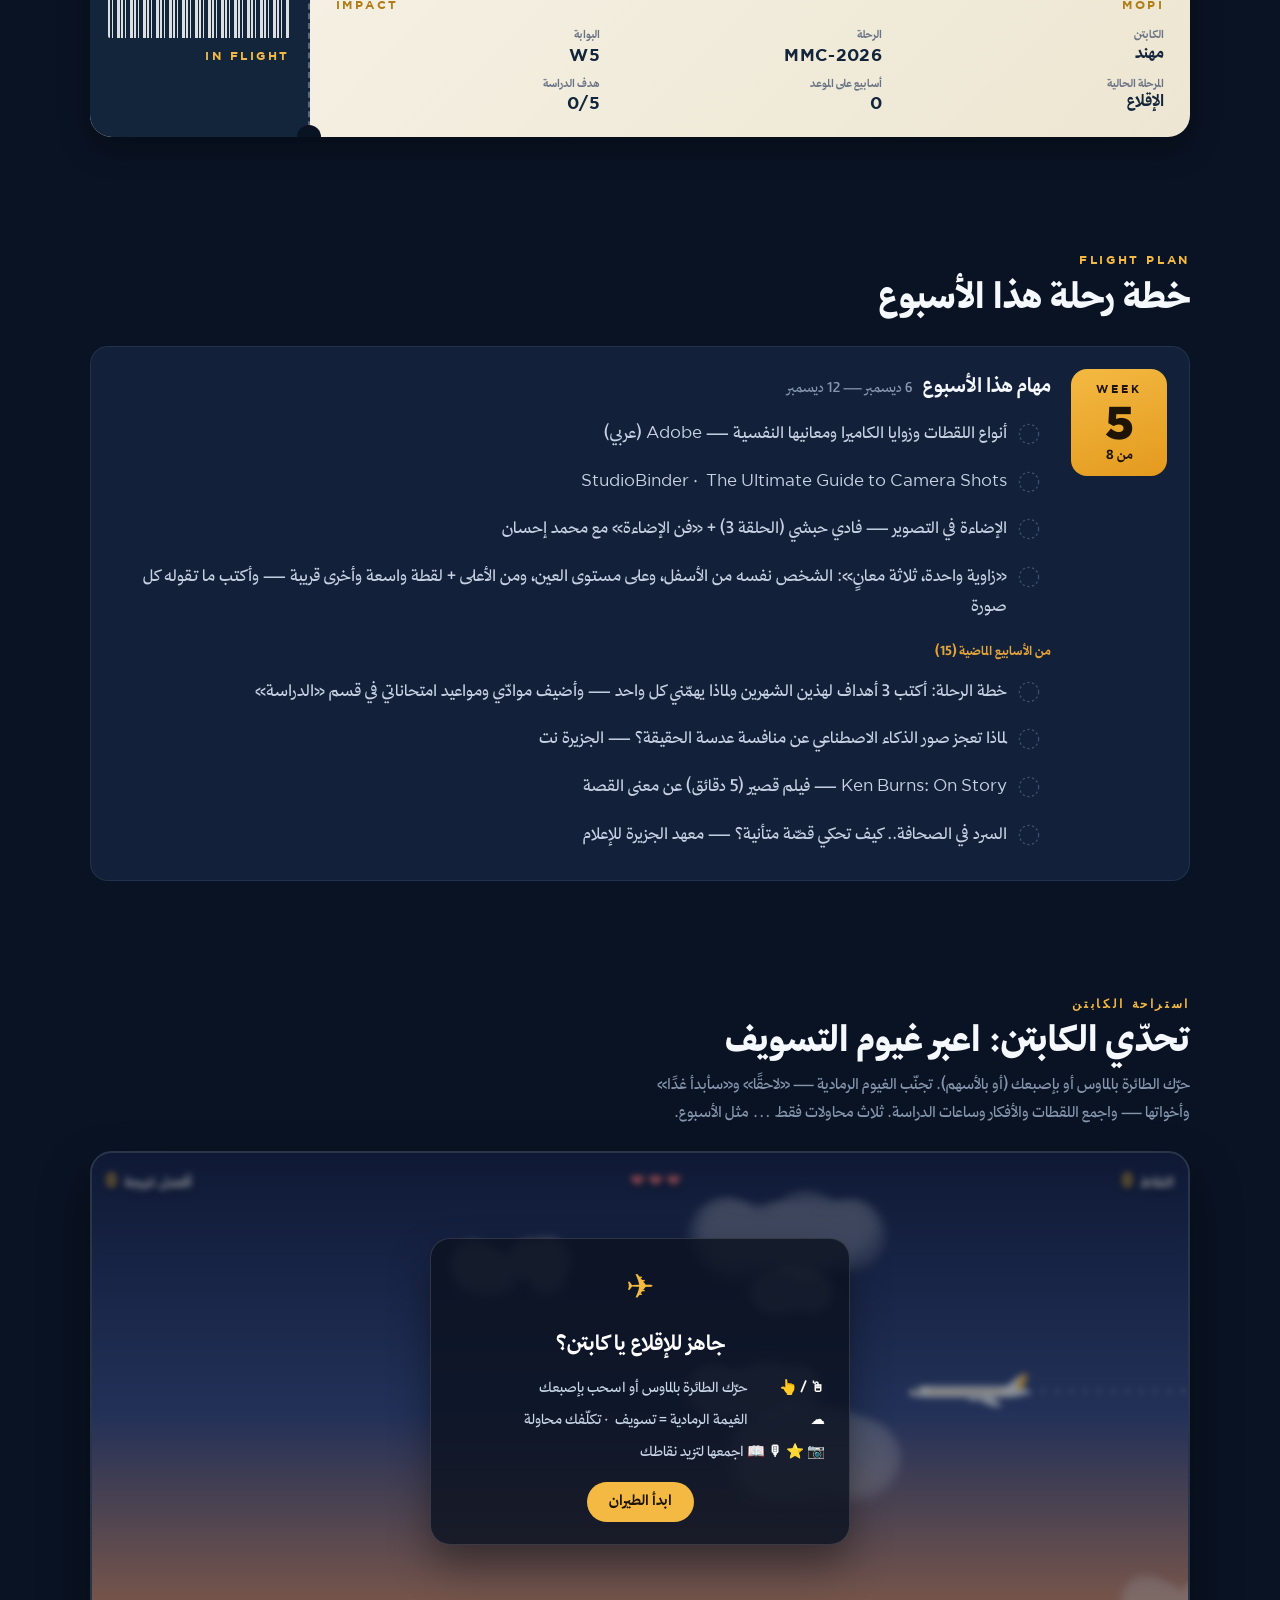
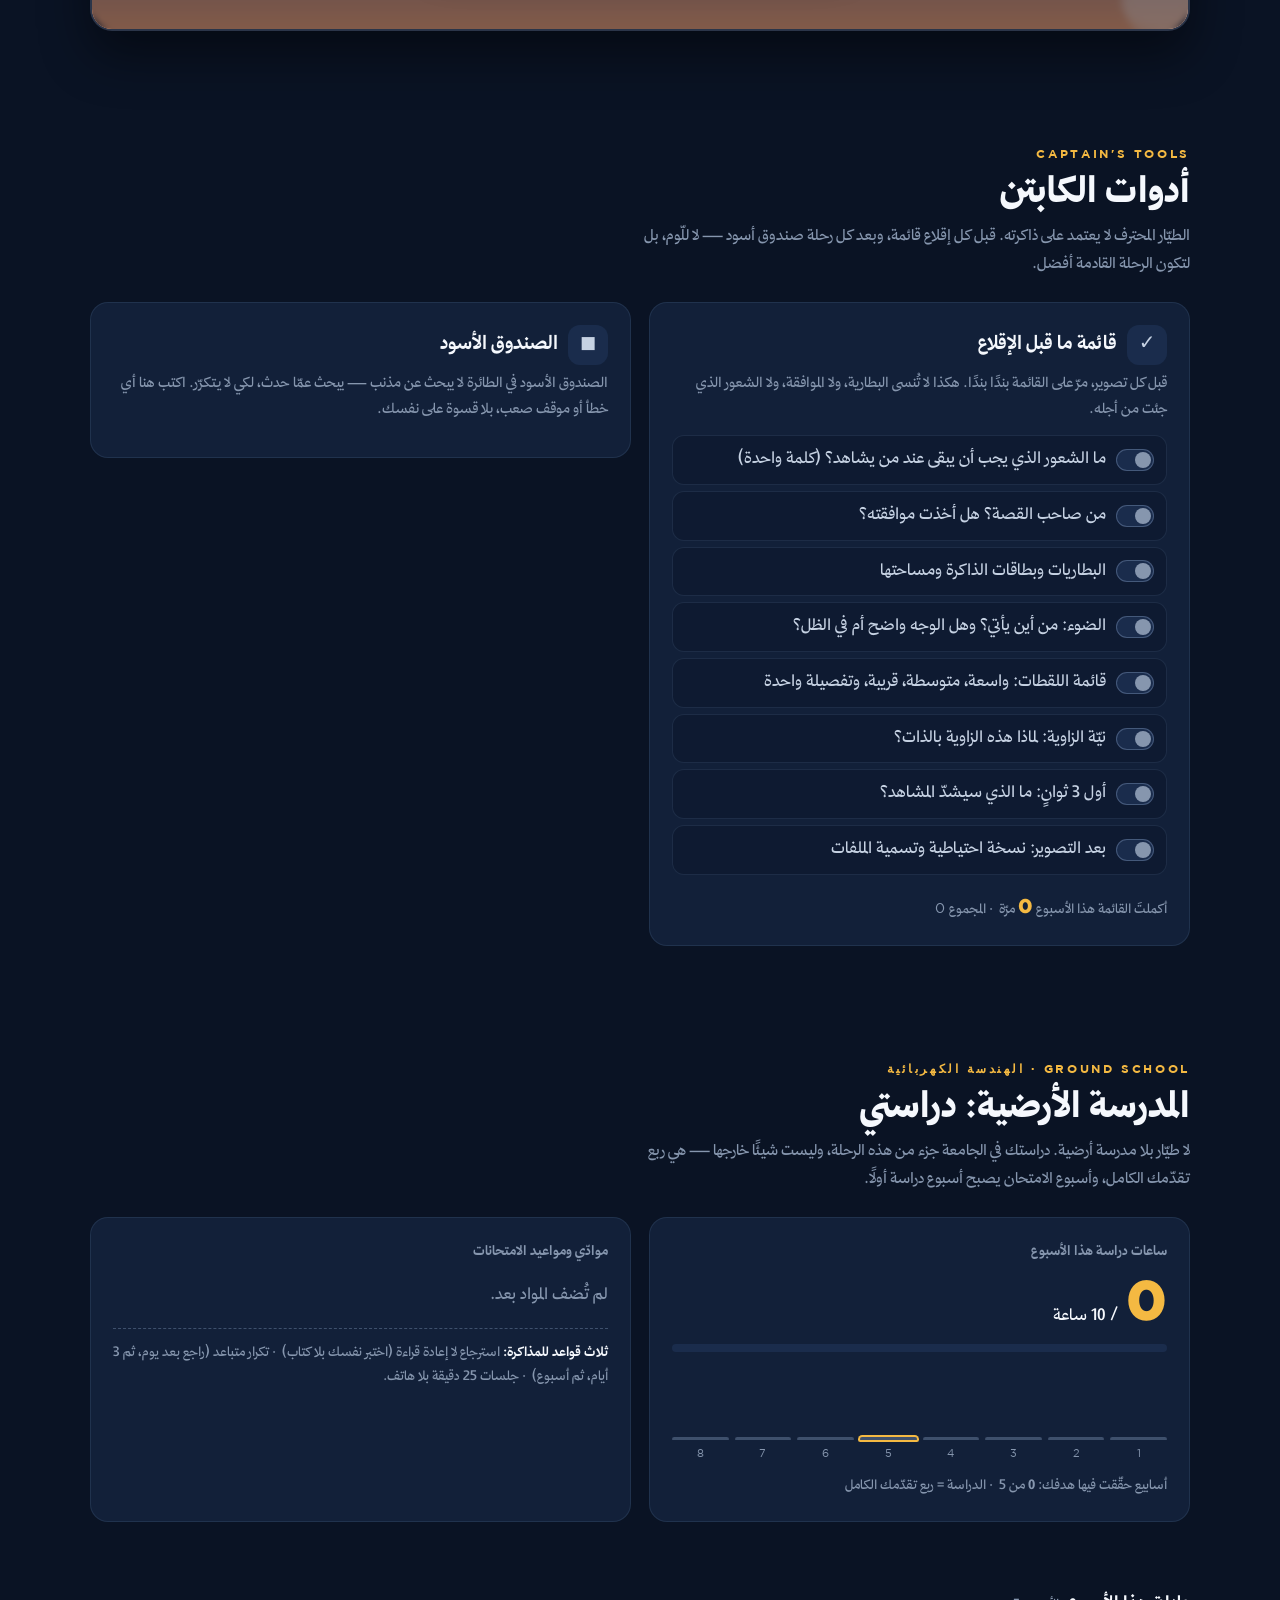
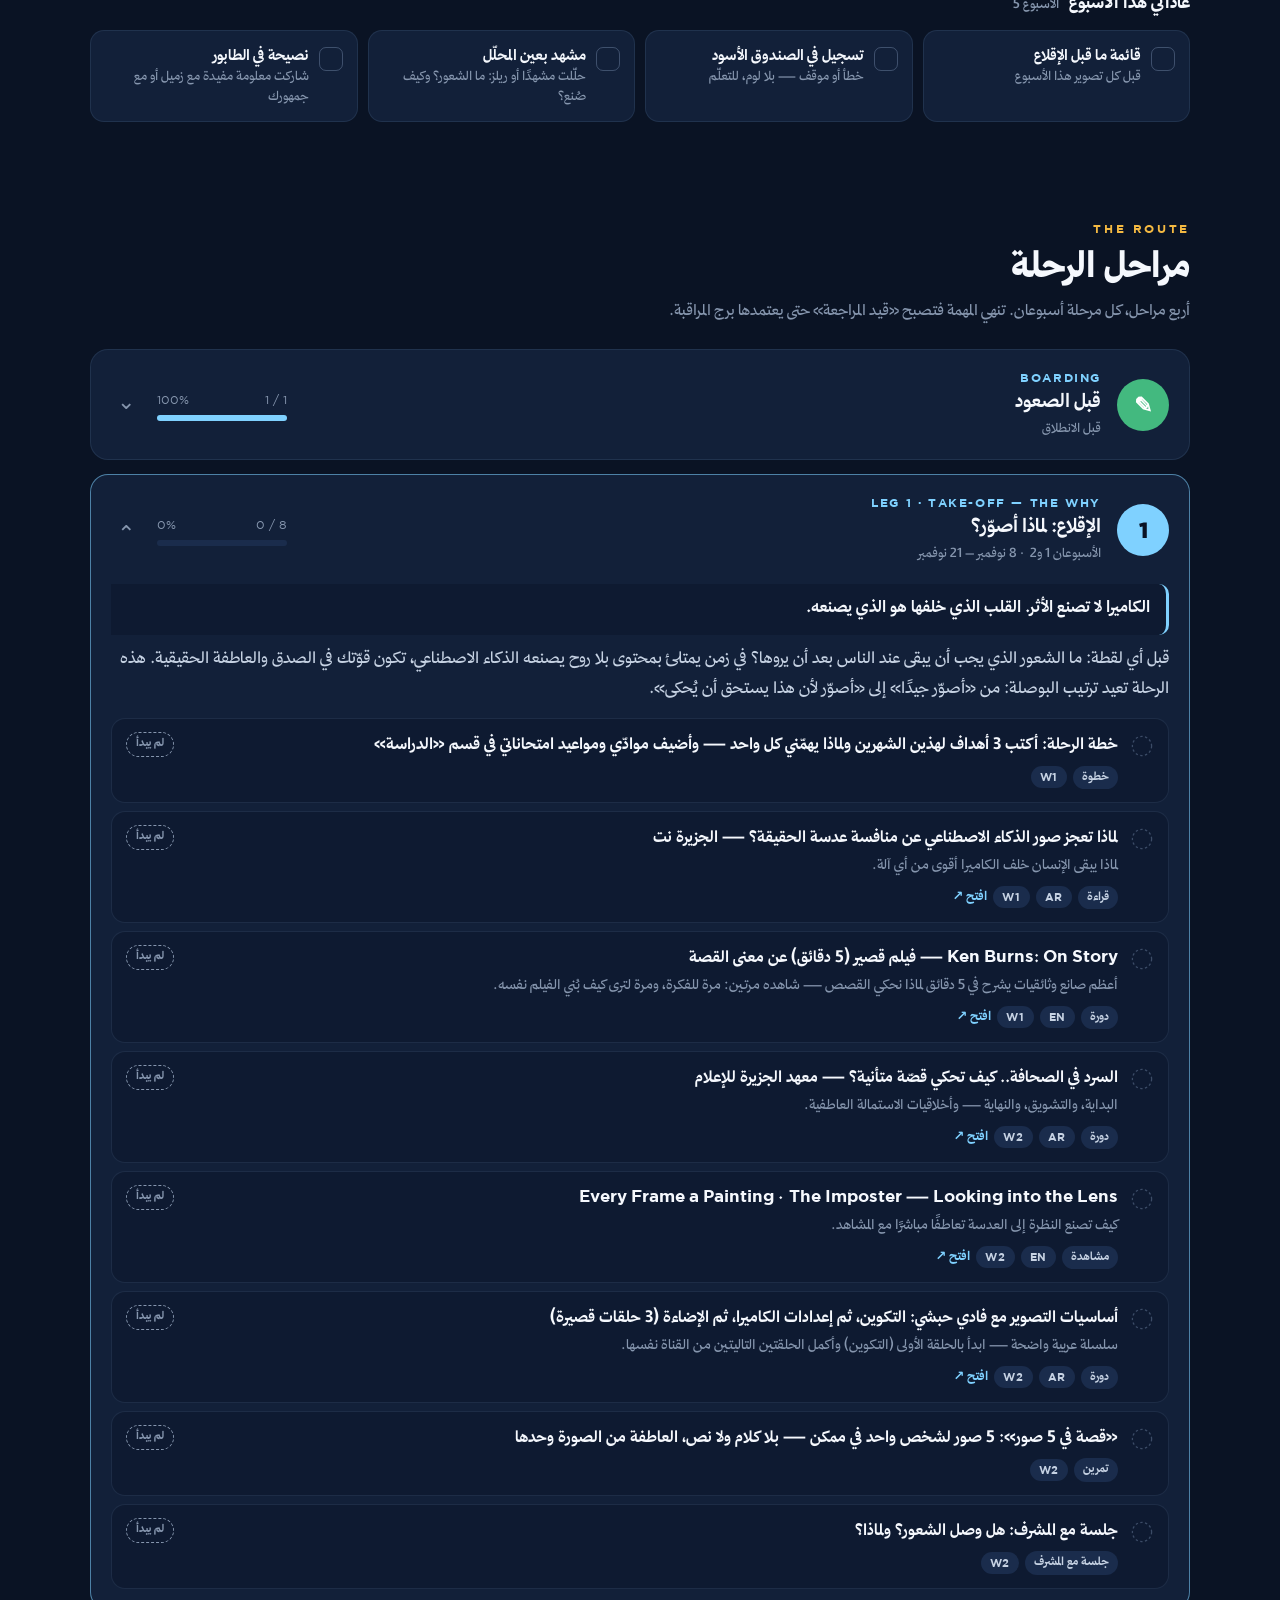
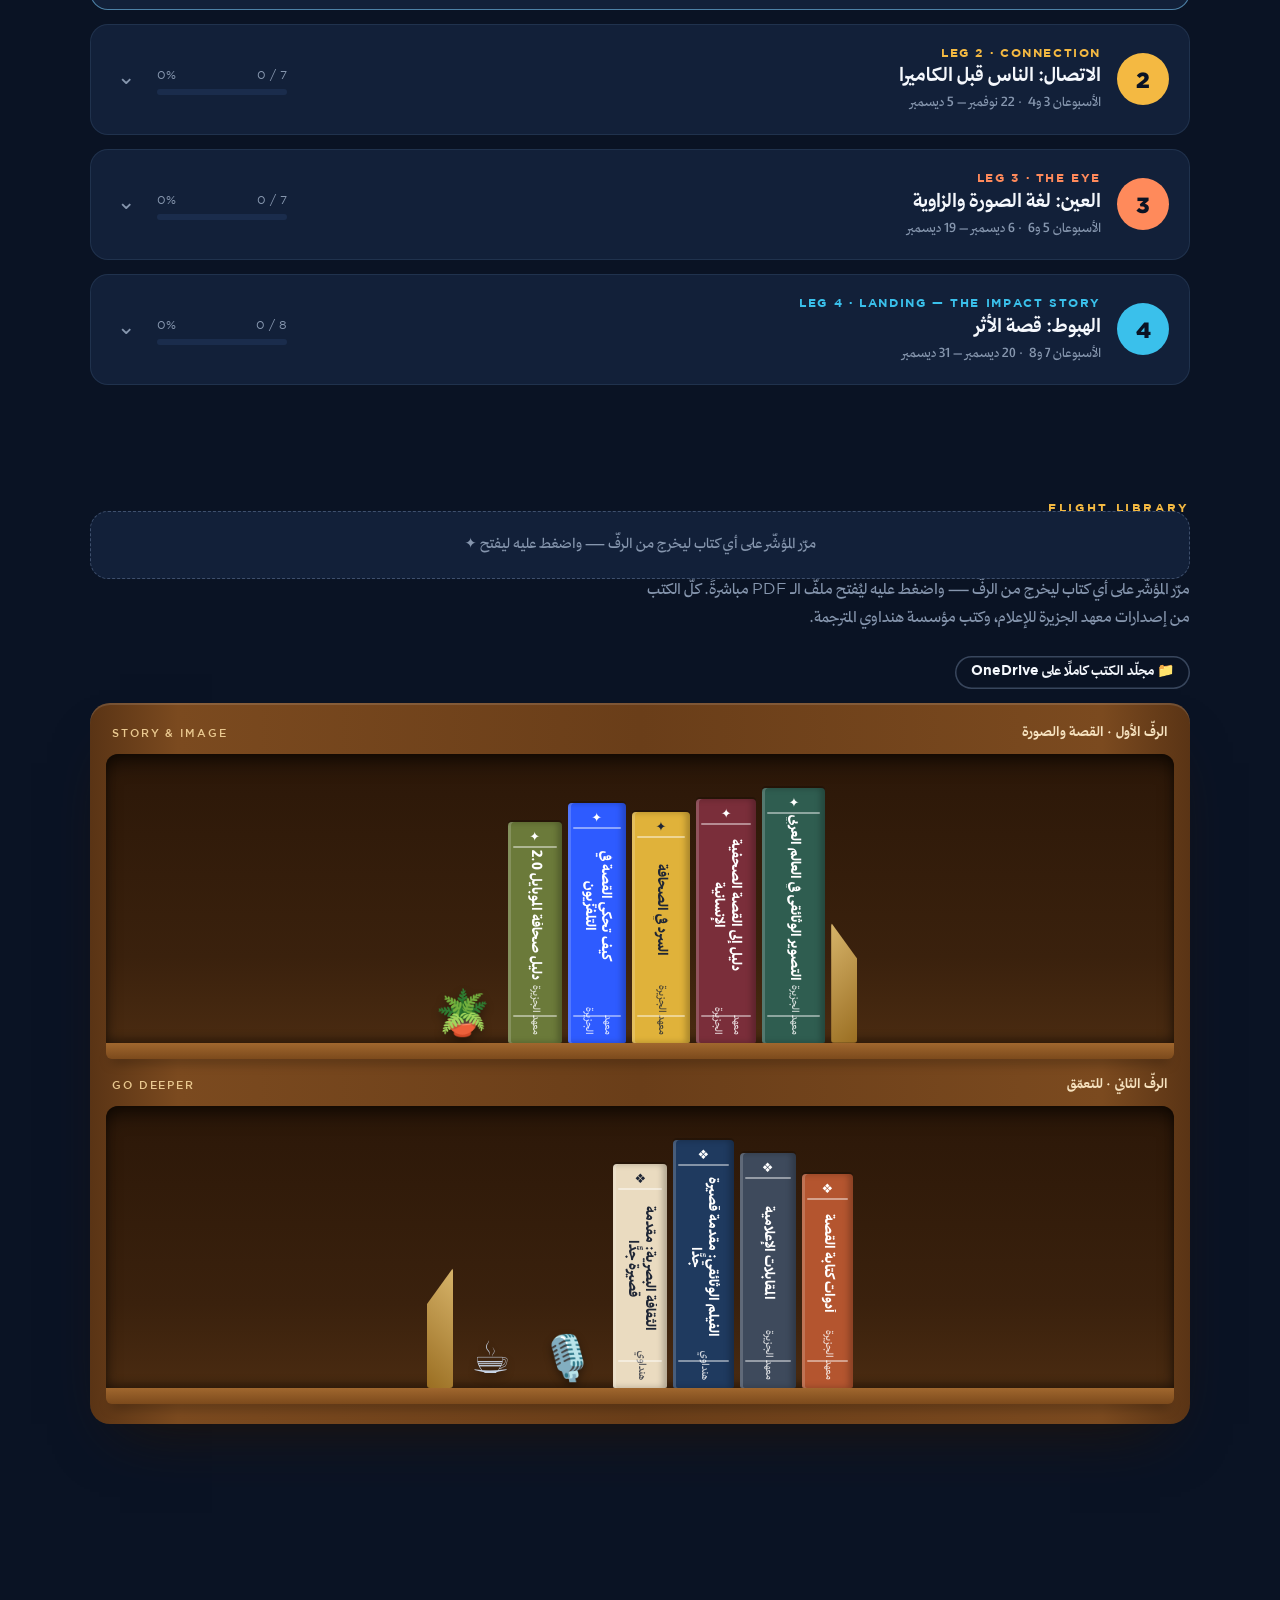
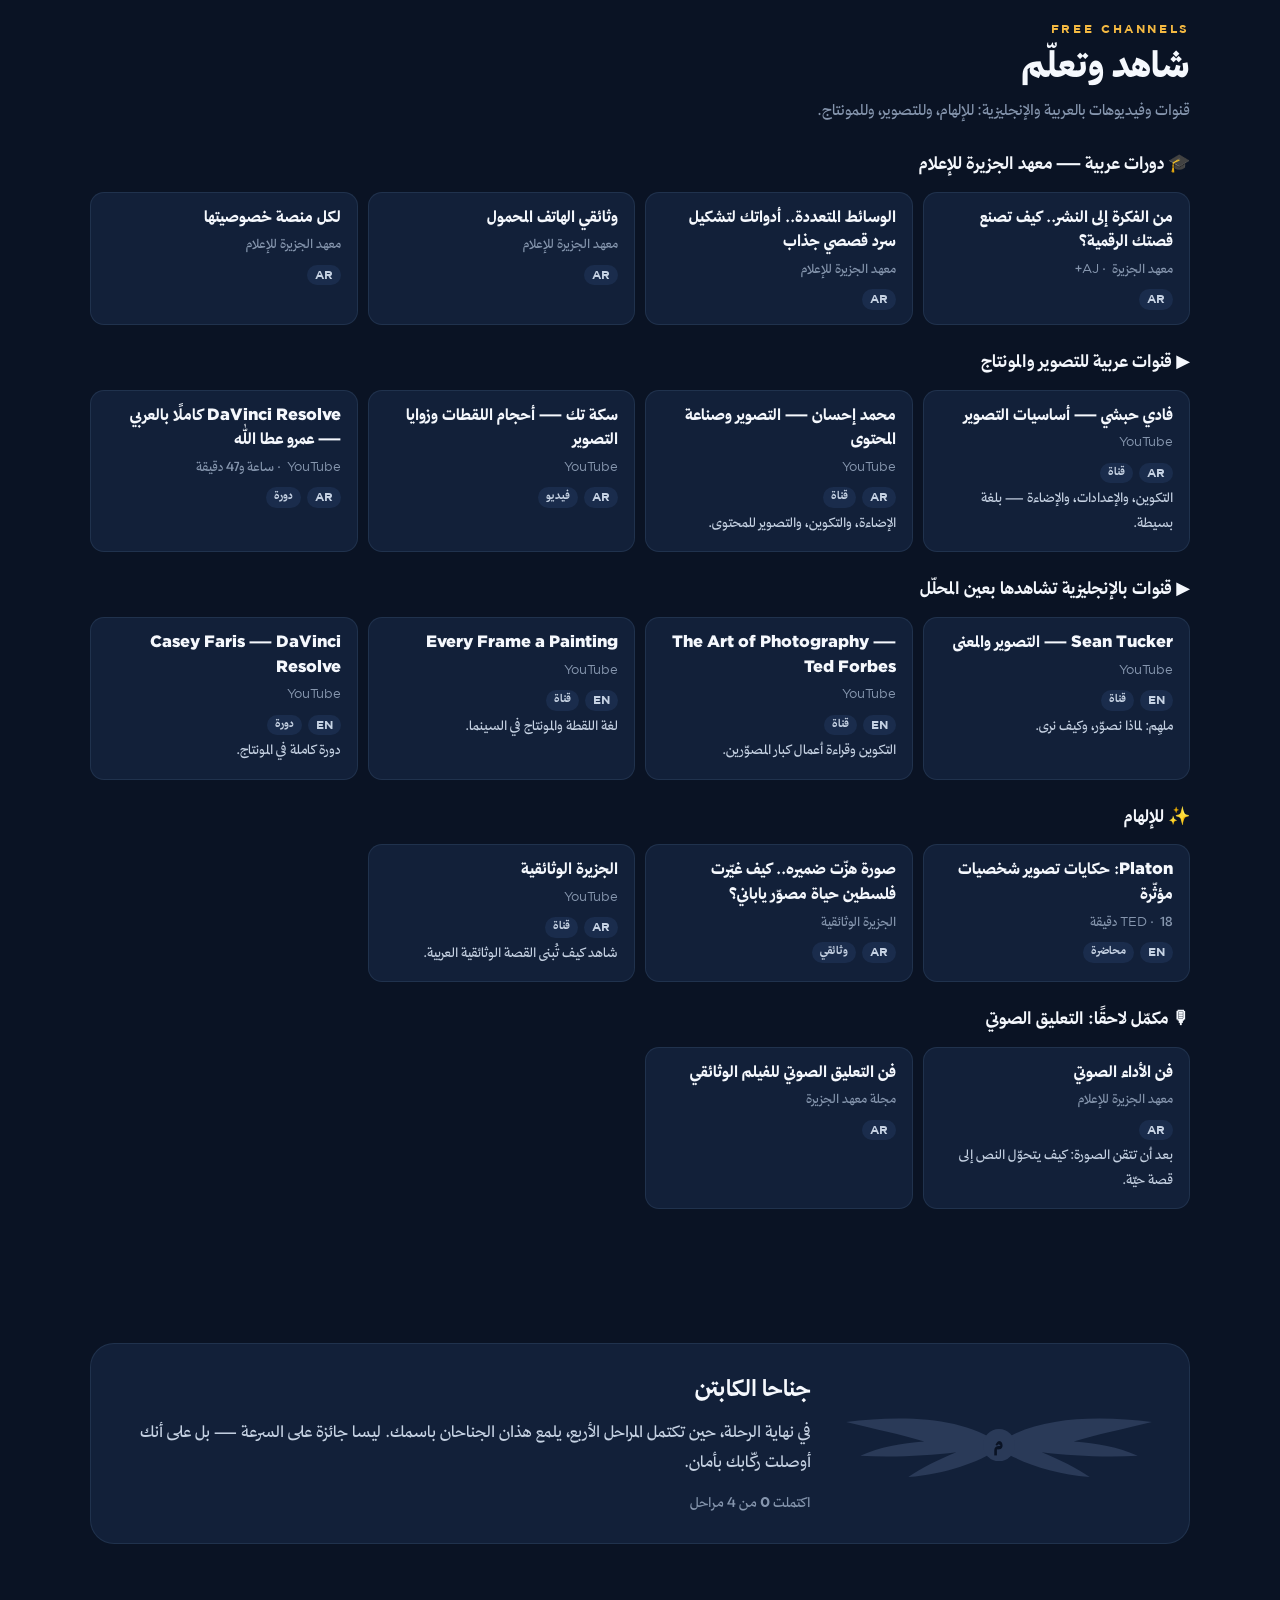
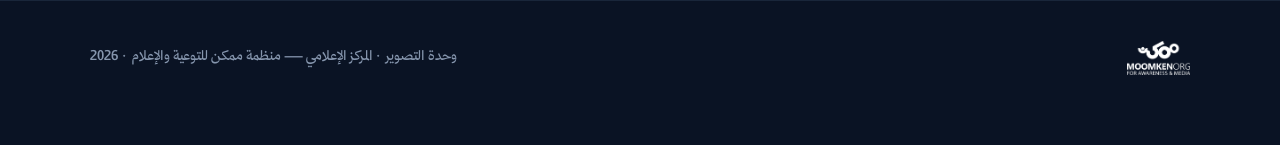
==== commit fbb2f883: "Free resources only: YouTube videos replace paid courses; interactive bookshelf linked to OneDrive C" ====
--- a/index.html
+++ b/index.html
@@ -7,8 +7,8 @@
 <title>سجلّ الطيران — مهند · وحدة التصوير · المركز الإعلامي — ممكن</title>
 <meta name="description" content="سجلّ الطيران: مسار مهند في التصوير والسرد القصصي وصناعة المحتوى الإنساني — وحدة التصوير، المركز الإعلامي في منظمة ممكن. من 8 نوفمبر إلى 31 ديسمبر 2026.">
 <link rel="icon" href="assets/favicon.png">
-<link rel="stylesheet" href="base.css?v=4">
-<link rel="stylesheet" href="app.css?v=4">
+<link rel="stylesheet" href="base.css?v=5">
+<link rel="stylesheet" href="app.css?v=5">
 </head>
 <body>
 
@@ -219,9 +219,17 @@
 
 
 <!-- ============ resources ============ -->
+<section class="sec" id="shelfSec">
+  <div class="wrap">
+    <div class="sec-head rv"><div><div class="sec-k">Flight library</div><h2>مكتبة القمرة: رفّ الكتب</h2><p class="sec-sub">مرّر المؤشّر على أي كتاب ليخرج من الرفّ — واضغط عليه ليُفتح ملفّ الـ PDF مباشرةً. كلّ الكتب من إصدارات معهد الجزيرة للإعلام، وكتب مؤسسة هنداوي المترجمة.</p></div></div>
+    <p class="lib-folder rv"><a class="btn btn-ghost btn-sm" id="libFolder" href="#" target="_blank" rel="noopener">📁 مجلّد الكتب كاملًا على OneDrive</a></p>
+    <div class="bookcase rv" id="bookcase"></div>
+    <div class="peek-wrap"><div id="bookPeek" aria-live="polite"></div></div>
+  </div>
+</section>
 <section class="sec" id="library">
   <div class="wrap">
-    <div class="sec-head rv"><div><div class="sec-k">Flight library</div><h2>مكتبة القمرة</h2><p class="sec-sub">مصادر إضافية بعد المسار — للأيام التي تريد فيها أن تطير أبعد.</p></div></div>
+    <div class="sec-head rv"><div><div class="sec-k">Free channels</div><h2>شاهد وتعلّم</h2><p class="sec-sub">قنوات وفيديوهات بالعربية والإنجليزية: للإلهام، وللتصوير، وللمونتاج.</p></div></div>
     <div id="resources" class="rv"></div>
   </div>
 </section>
@@ -257,9 +265,10 @@
 <div id="toasts" aria-live="polite"></div>
 <canvas id="confetti" aria-hidden="true"></canvas>
 
-<script src="content.js?v=4"></script>
-<script src="theme.js?v=4"></script>
-<script src="engine.js?v=4"></script>
-<script src="game.js?v=4"></script>
+<script src="content.js?v=5"></script>
+<script src="theme.js?v=5"></script>
+<script src="shelf.js?v=2"></script>
+<script src="engine.js?v=5"></script>
+<script src="game.js?v=5"></script>
 </body>
 </html>
--- a/app.css
+++ b/app.css
@@ -215,3 +215,39 @@
 @media (max-width:720px){ .game{height:420px;border-radius:16px} .g-card{padding:18px 16px} .g-hud{font-size:13px} }
 .jet-lane{overflow-x:clip;overflow-y:visible}
 html,body{overflow-x:clip}
+/* ---------- the bookcase (shared) ---------- */
+.bookcase{margin:6px 0 0}
+.case{background:linear-gradient(90deg,#5A3415,#7B4A1F 8%,#6A3E19 50%,#7B4A1F 92%,#5A3415);border-radius:20px;padding:16px 16px 8px;box-shadow:0 30px 60px -30px rgba(40,20,0,.8),inset 0 2px 0 rgba(255,255,255,.12)}
+.shelf{position:relative;margin-bottom:12px}
+.shelf-label{display:flex;justify-content:space-between;align-items:center;color:#F6E2BF;font-size:14px;font-weight:700;padding:2px 6px 8px;gap:10px}
+.shelf-label span:last-child{font-family:'Gotham',sans-serif;font-size:10.5px;letter-spacing:.18em;text-transform:uppercase;color:#E9C88F;font-weight:500}
+.shelf-row{display:flex;align-items:flex-end;justify-content:center;gap:6px;min-height:280px;padding:34px 14px 0;overflow-x:auto;overflow-y:visible;background:linear-gradient(180deg,#2B1708,#3A210D 70%,#4A2B11);border-radius:12px 12px 0 0;box-shadow:inset 0 12px 20px -6px rgba(0,0,0,.7),inset 0 -4px 10px rgba(0,0,0,.4);scrollbar-width:thin}
+.shelf-plank{height:16px;border-radius:0 0 6px 6px;background:linear-gradient(180deg,#A0672E,#7C4A1C);box-shadow:0 8px 12px -6px rgba(0,0,0,.6)}
+.book{flex:0 0 auto;position:relative;width:calc(var(--w,48px)*1.12);height:calc(var(--h,210px)*1.08);border:0;cursor:pointer;background:var(--c,#7a2);color:var(--fg,#fff);border-radius:4px 4px 2px 2px;font-family:inherit;box-shadow:inset 3px 0 0 rgba(255,255,255,.18),inset -4px 0 6px rgba(0,0,0,.25),0 -2px 0 rgba(0,0,0,.2);transform-origin:50% 100%;transition:transform .45s cubic-bezier(.2,.8,.2,1),box-shadow .45s,margin .45s cubic-bezier(.2,.8,.2,1);display:flex;flex-direction:column;align-items:center;justify-content:space-between;padding:10px 0 8px;text-decoration:none}
+.book::before,.book::after{content:"";position:absolute;left:5px;right:5px;height:2px;background:rgba(255,255,255,.45);border-radius:2px}
+.book::before{top:24px}.book::after{bottom:26px}
+.book .sp-t{writing-mode:vertical-rl;font-weight:800;font-size:var(--fs,14.5px);line-height:1.15;max-height:calc(var(--h,210px)*1.08 - 74px);overflow:hidden;text-align:center}
+.book .sp-a{writing-mode:vertical-rl;font-size:10.5px;opacity:.8;max-height:62px;overflow:hidden}
+.book .sp-ic{font-size:13px;line-height:1}
+.book:hover,.book:focus-visible,.book.peek{transform:translateY(-22px) rotate(-4deg);margin:0 10px;box-shadow:inset 3px 0 0 rgba(255,255,255,.25),inset -4px 0 6px rgba(0,0,0,.25),0 18px 24px -10px rgba(0,0,0,.8);outline:none;z-index:2}
+.book.tilt-r:hover,.book.tilt-r.peek{transform:translateY(-22px) rotate(4deg)}
+.book.lean{transform:rotate(-7deg);margin-left:14px}
+.book.lean:hover,.book.lean.peek{transform:translateY(-22px) rotate(-11deg)}
+.book .pdf{position:absolute;top:-10px;left:50%;transform:translateX(-50%) scale(.6);opacity:0;background:#E5484D;color:#fff;font-family:'Gotham',sans-serif;font-weight:900;font-size:10px;padding:2px 6px;border-radius:5px;transition:all .3s}
+.book:hover .pdf,.book.peek .pdf{opacity:1;transform:translateX(-50%) scale(1);top:-24px}
+.bookend{flex:0 0 auto;width:26px;height:120px;background:linear-gradient(135deg,#D7B46A,#9A6E22);clip-path:polygon(0 0,100% 30%,100% 100%,0 100%);border-radius:3px;align-self:flex-end}
+.plant{flex:0 0 auto;align-self:flex-end;font-size:44px;line-height:1;margin:0 12px 2px;filter:drop-shadow(0 4px 4px rgba(0,0,0,.4))}
+.peek-wrap{position:sticky;bottom:12px;z-index:6;margin-top:14px}
+.peek-card{display:grid;grid-template-columns:auto 1fr;gap:16px;align-items:center;background:var(--surface);border:1px solid var(--line);border-radius:18px;padding:14px 16px;box-shadow:0 14px 34px rgba(0,0,0,.25);animation:pkpop .35s cubic-bezier(.2,.8,.2,1)}
+@keyframes pkpop{from{opacity:0;transform:translateY(8px)}to{opacity:1;transform:none}}
+.peek-cover{width:84px;height:118px;border-radius:4px 8px 8px 4px;background:var(--c);color:var(--fg);display:flex;flex-direction:column;justify-content:center;align-items:center;text-align:center;padding:8px;font-weight:900;font-size:12.5px;line-height:1.3;box-shadow:inset 6px 0 0 rgba(0,0,0,.18),0 10px 18px -8px rgba(0,0,0,.5)}
+.peek-cover small{font-weight:500;font-size:9.5px;opacity:.85;margin-top:6px}
+.peek-card h4{margin:0;font-size:19px;font-weight:900;color:var(--ink);line-height:1.35}
+.peek-card .pa{font-size:13.5px;color:var(--muted)}
+.peek-card p{margin:4px 0 8px;font-size:14.5px;color:var(--body,var(--ink));line-height:1.7}
+.peek-card .pk{display:flex;gap:6px;flex-wrap:wrap;align-items:center}
+.pk-tag{font-size:12px;font-weight:700;color:var(--muted);border:1px solid var(--line2,var(--line));border-radius:999px;padding:3px 10px}
+.peek-hint{color:var(--muted);font-size:14.5px;text-align:center;padding:20px;border:1.5px dashed var(--line2,var(--line));border-radius:18px;background:var(--surface)}
+.lib-folder{margin:0 0 14px}
+@media (max-width:640px){ .shelf-row{justify-content:flex-start;min-height:250px} .peek-card{grid-template-columns:1fr} .peek-cover{display:none} }
+@media (max-width:640px){ .book{width:calc(var(--w,48px)*.95);height:calc(var(--h,210px)*.9)} .book .sp-t{max-height:calc(var(--h,210px)*.9 - 70px);font-size:13px} }
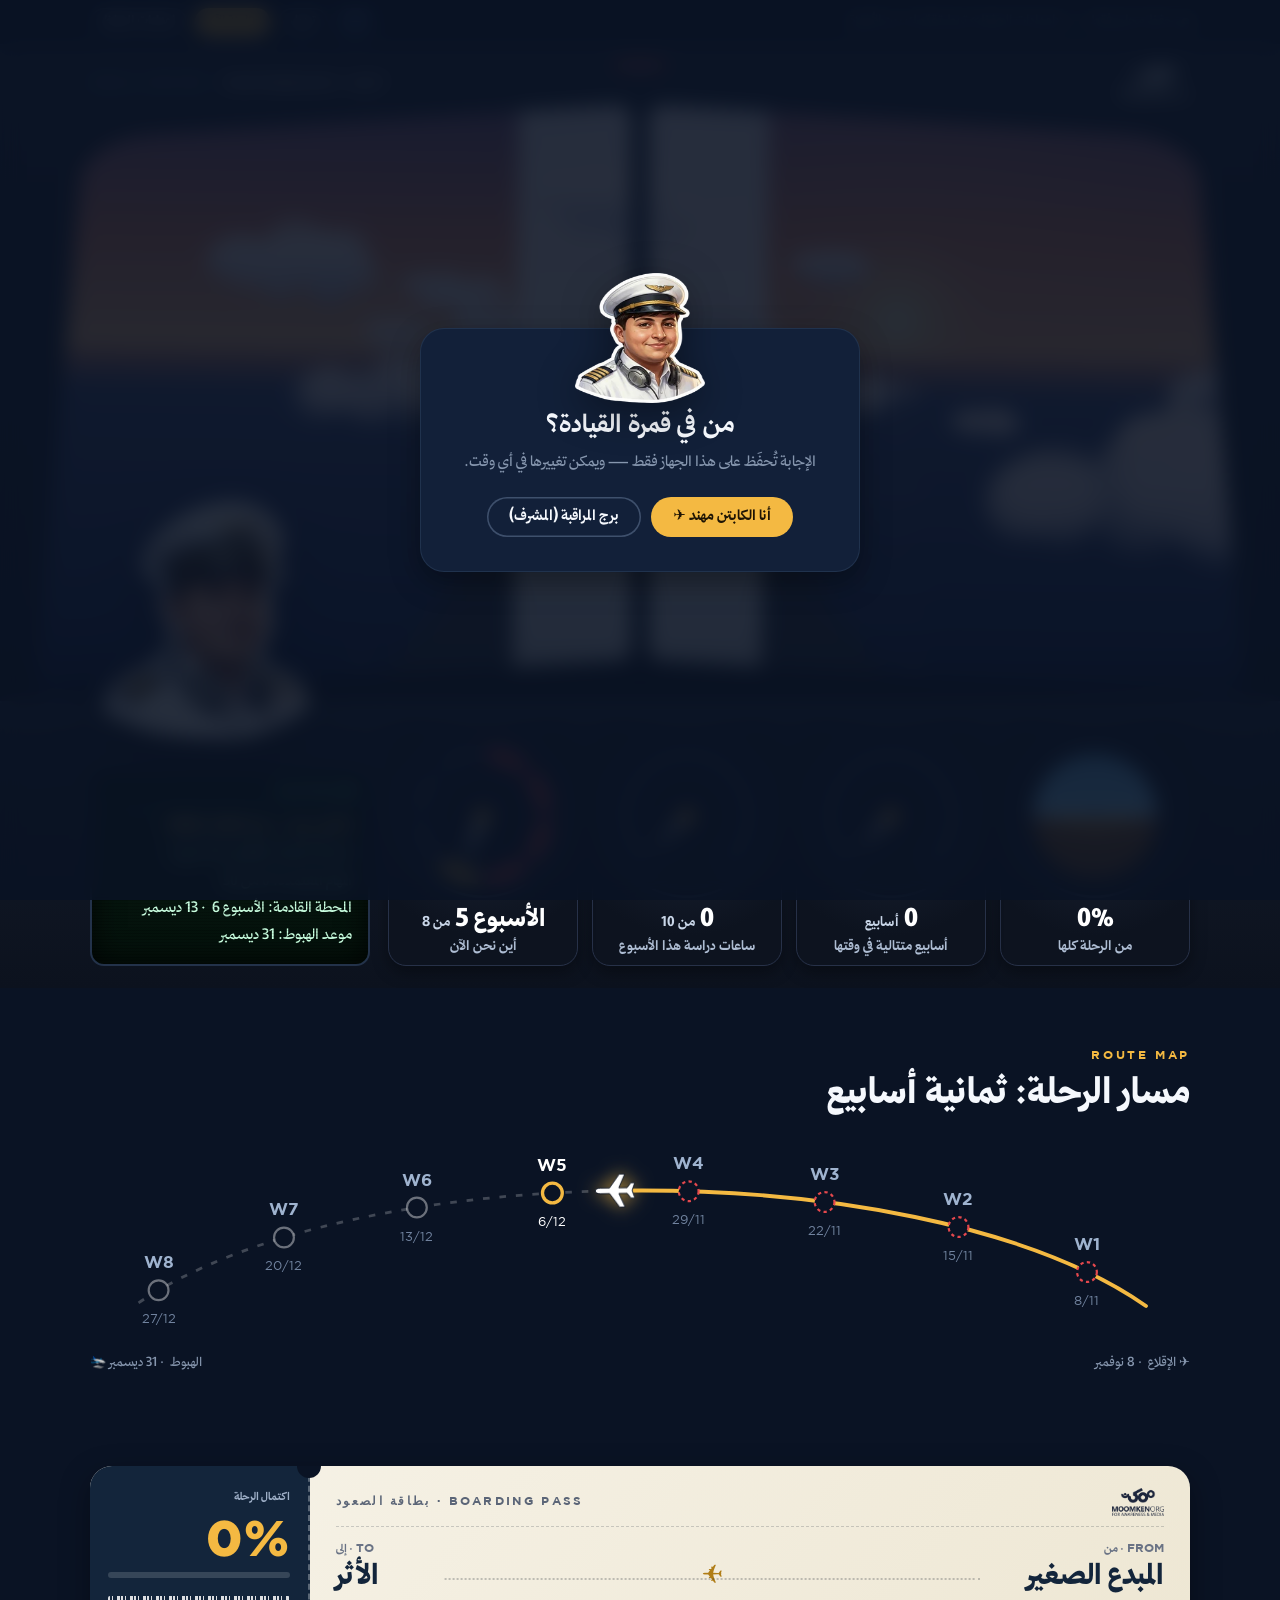
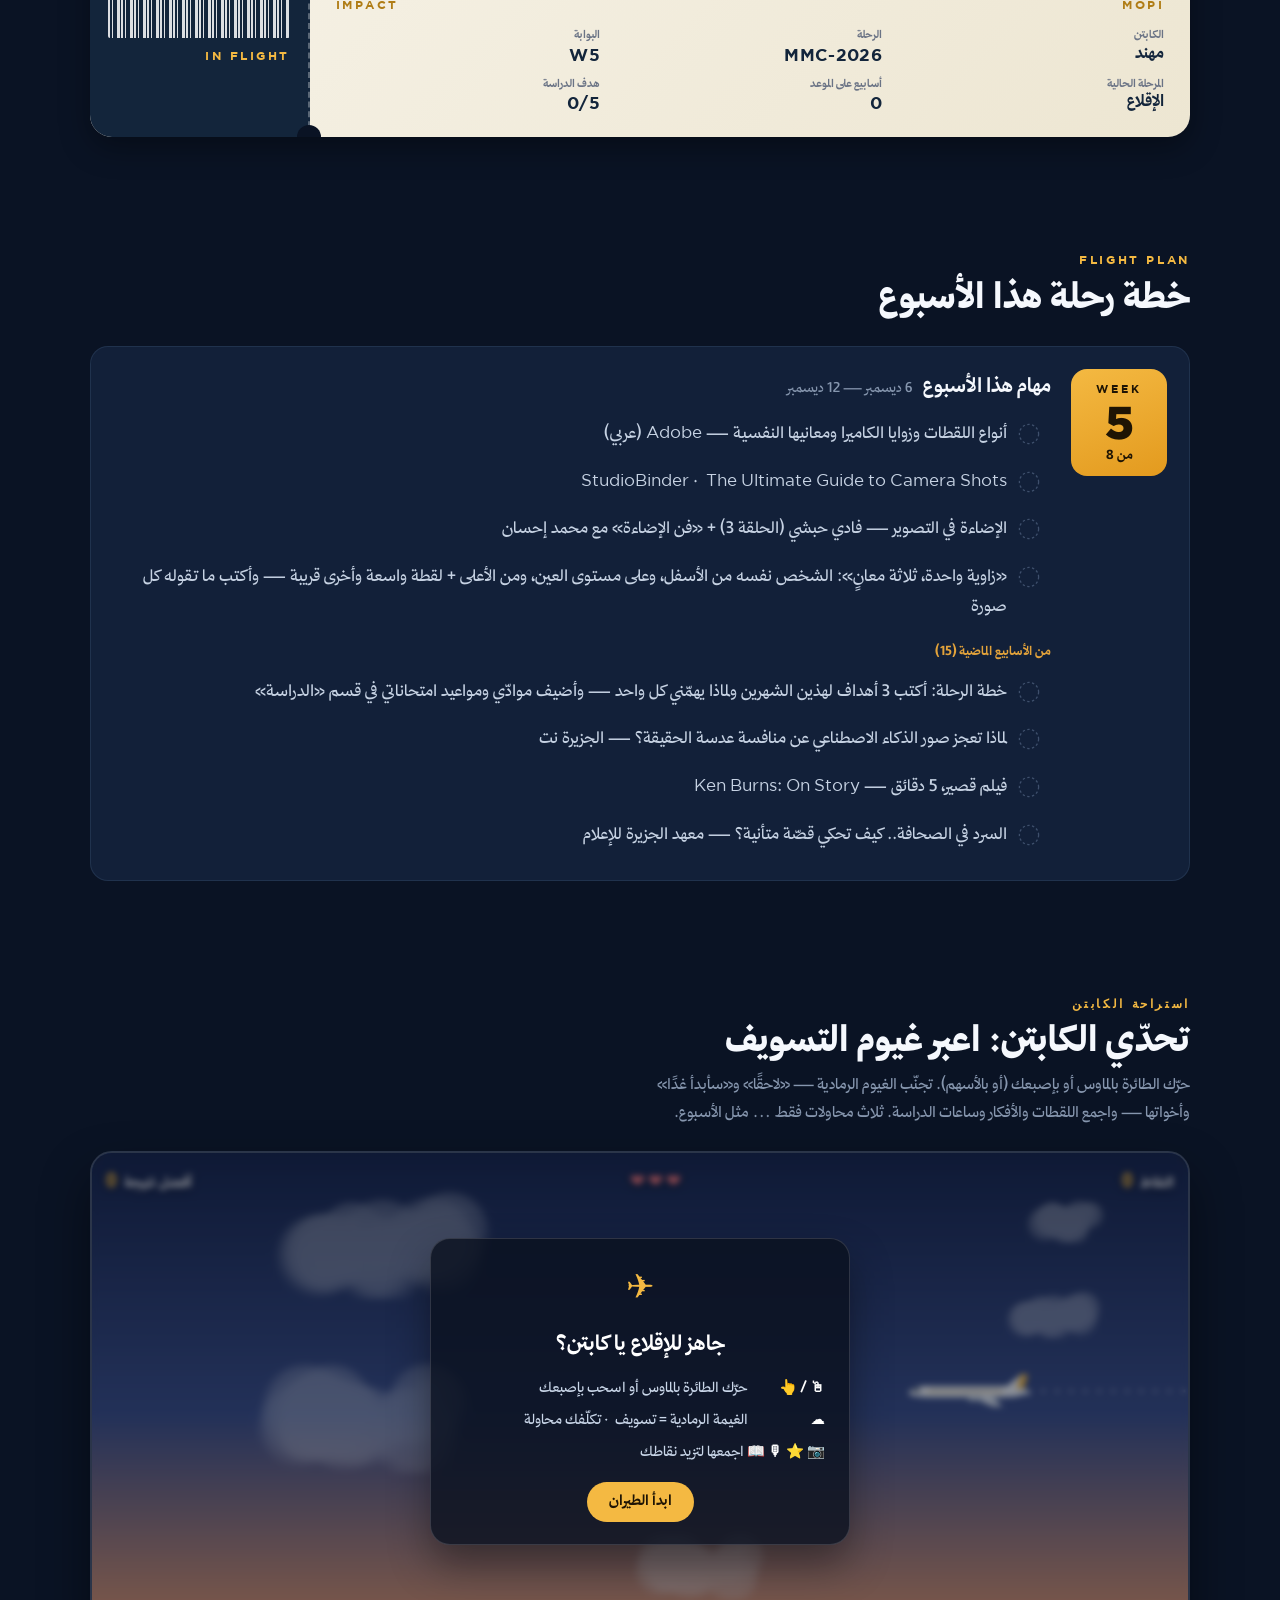
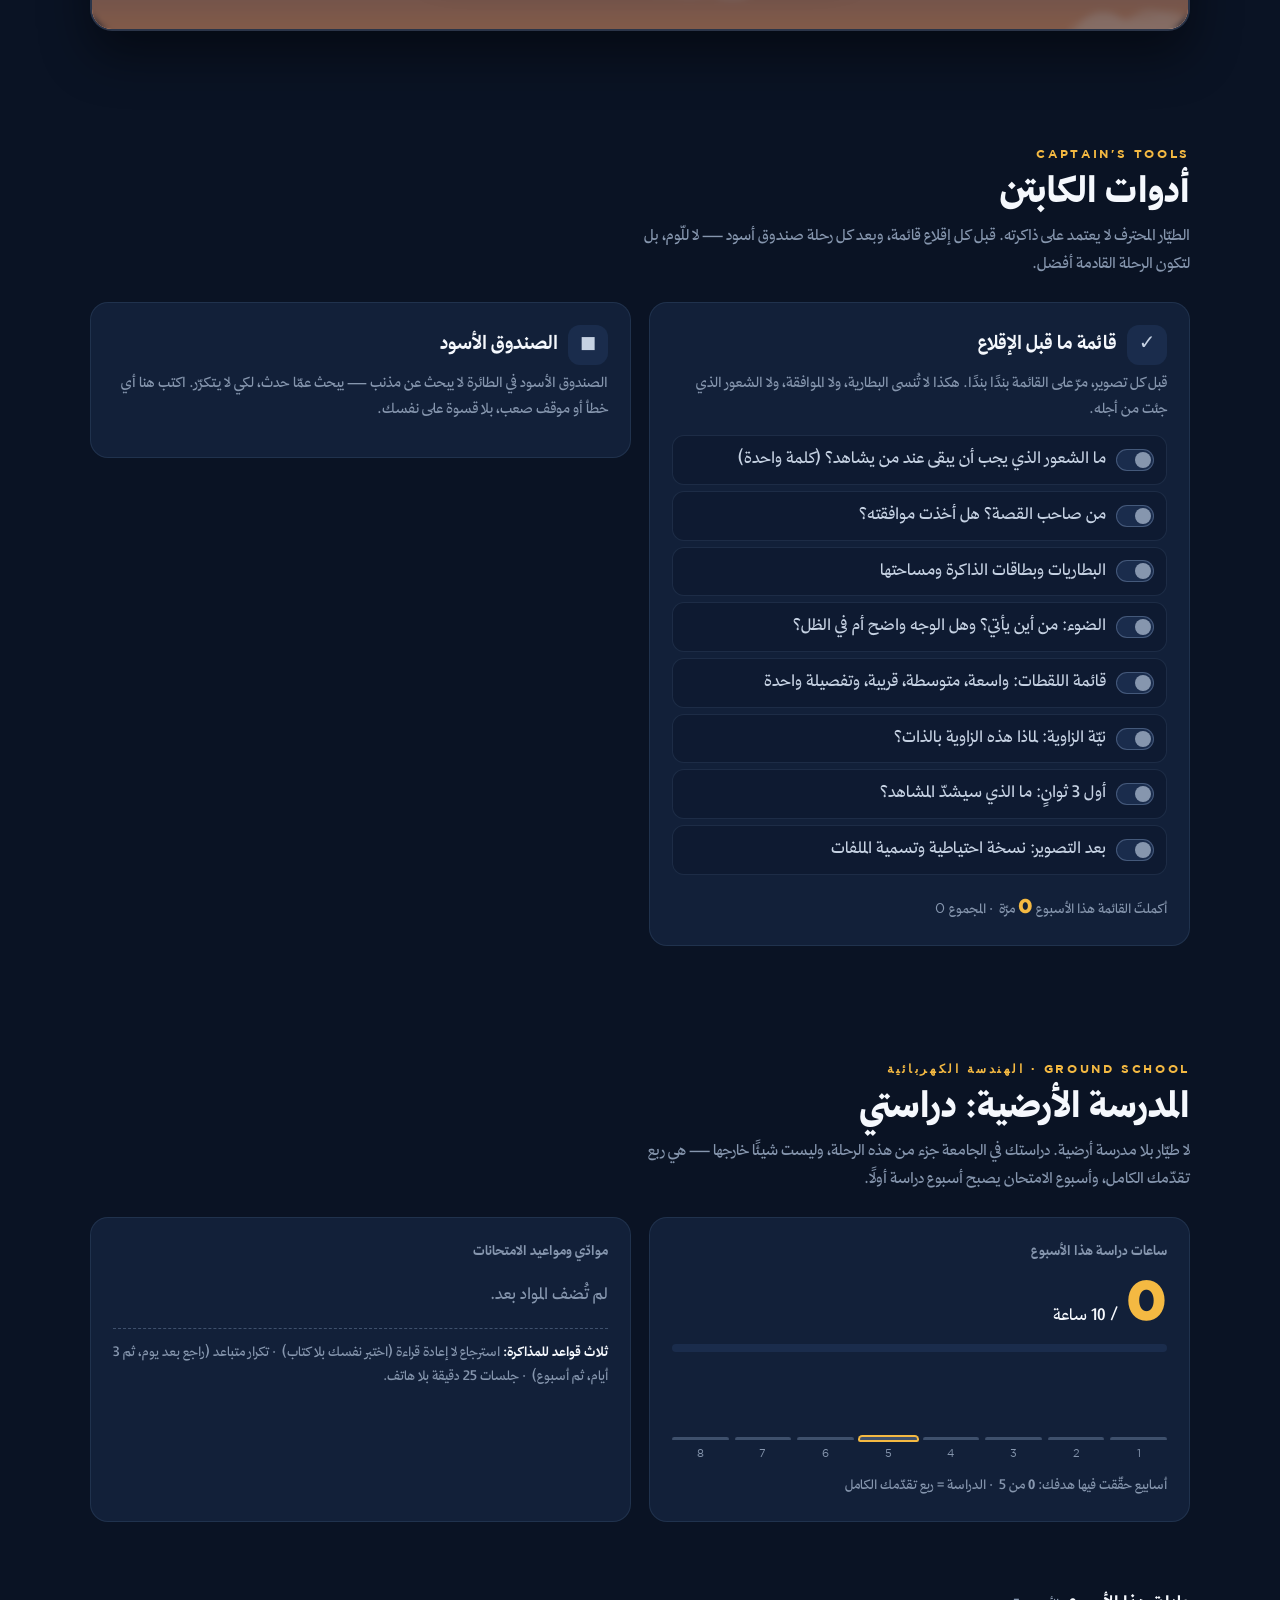
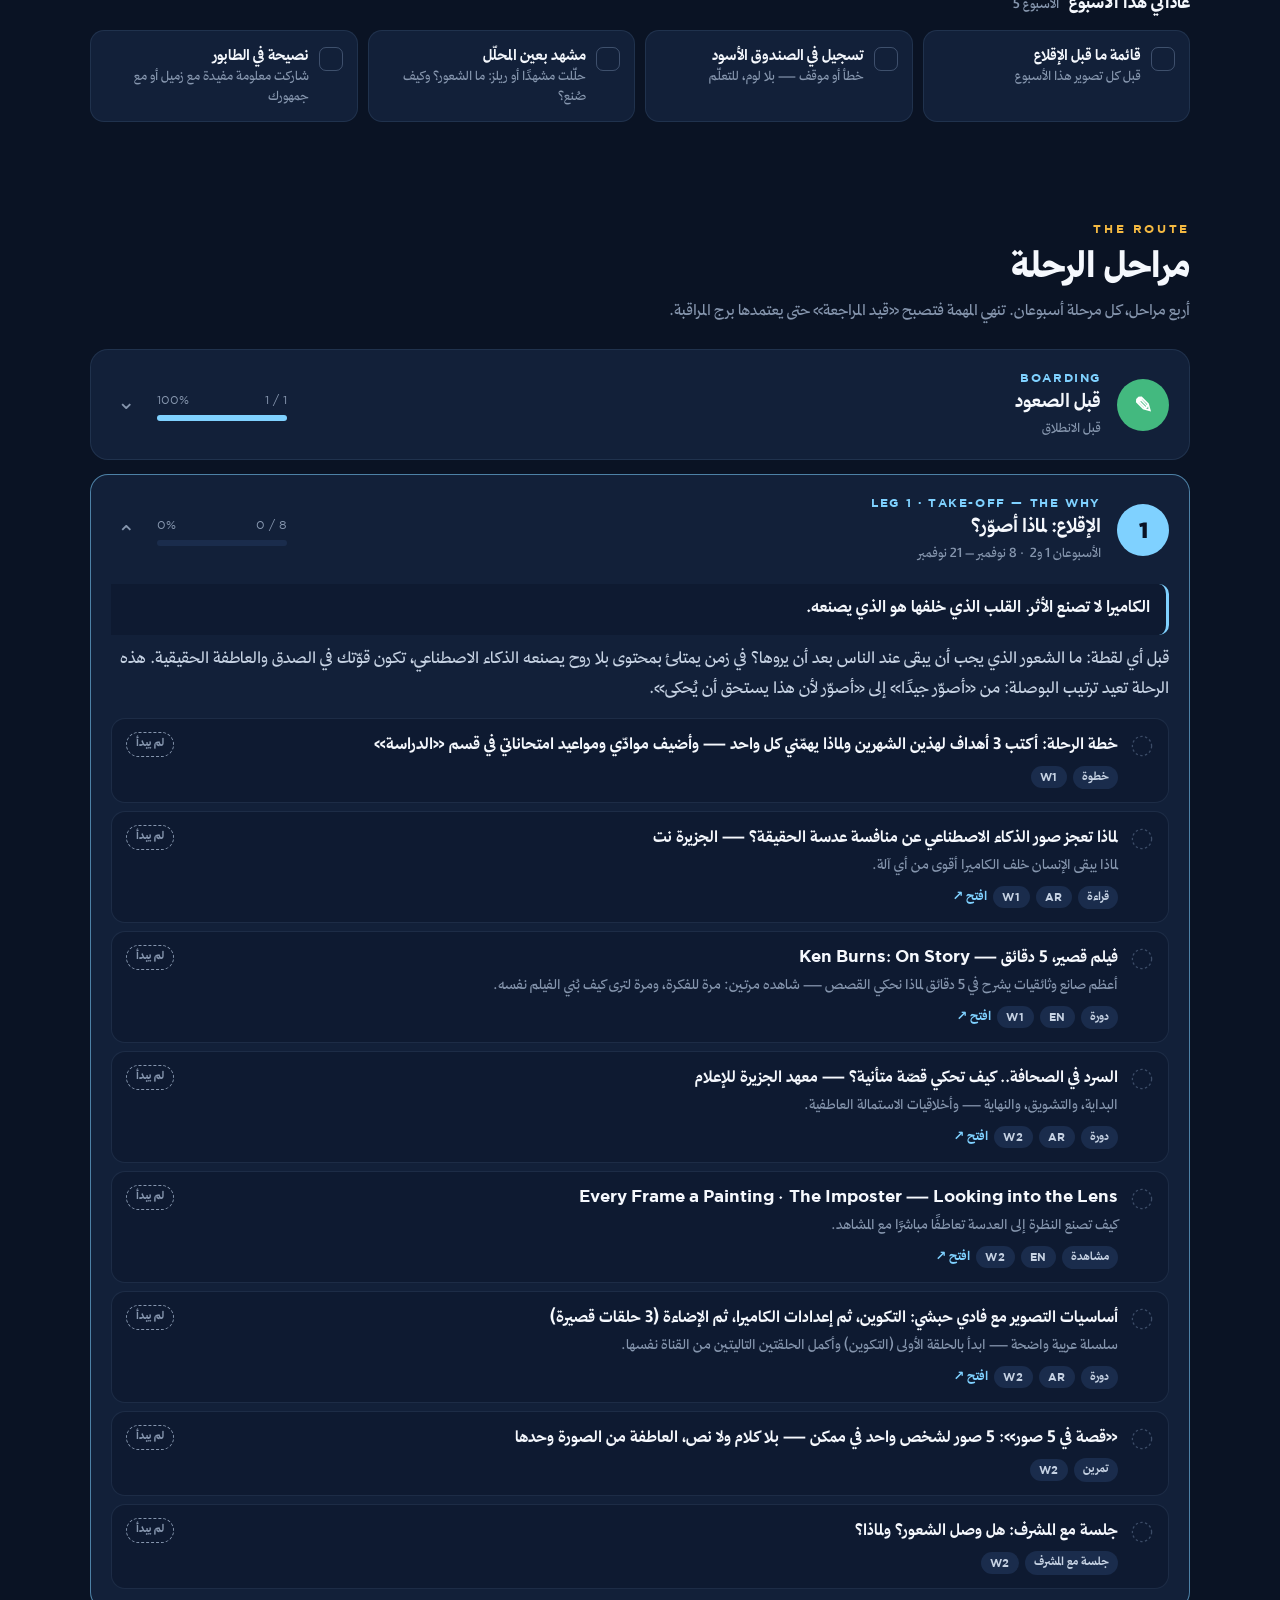
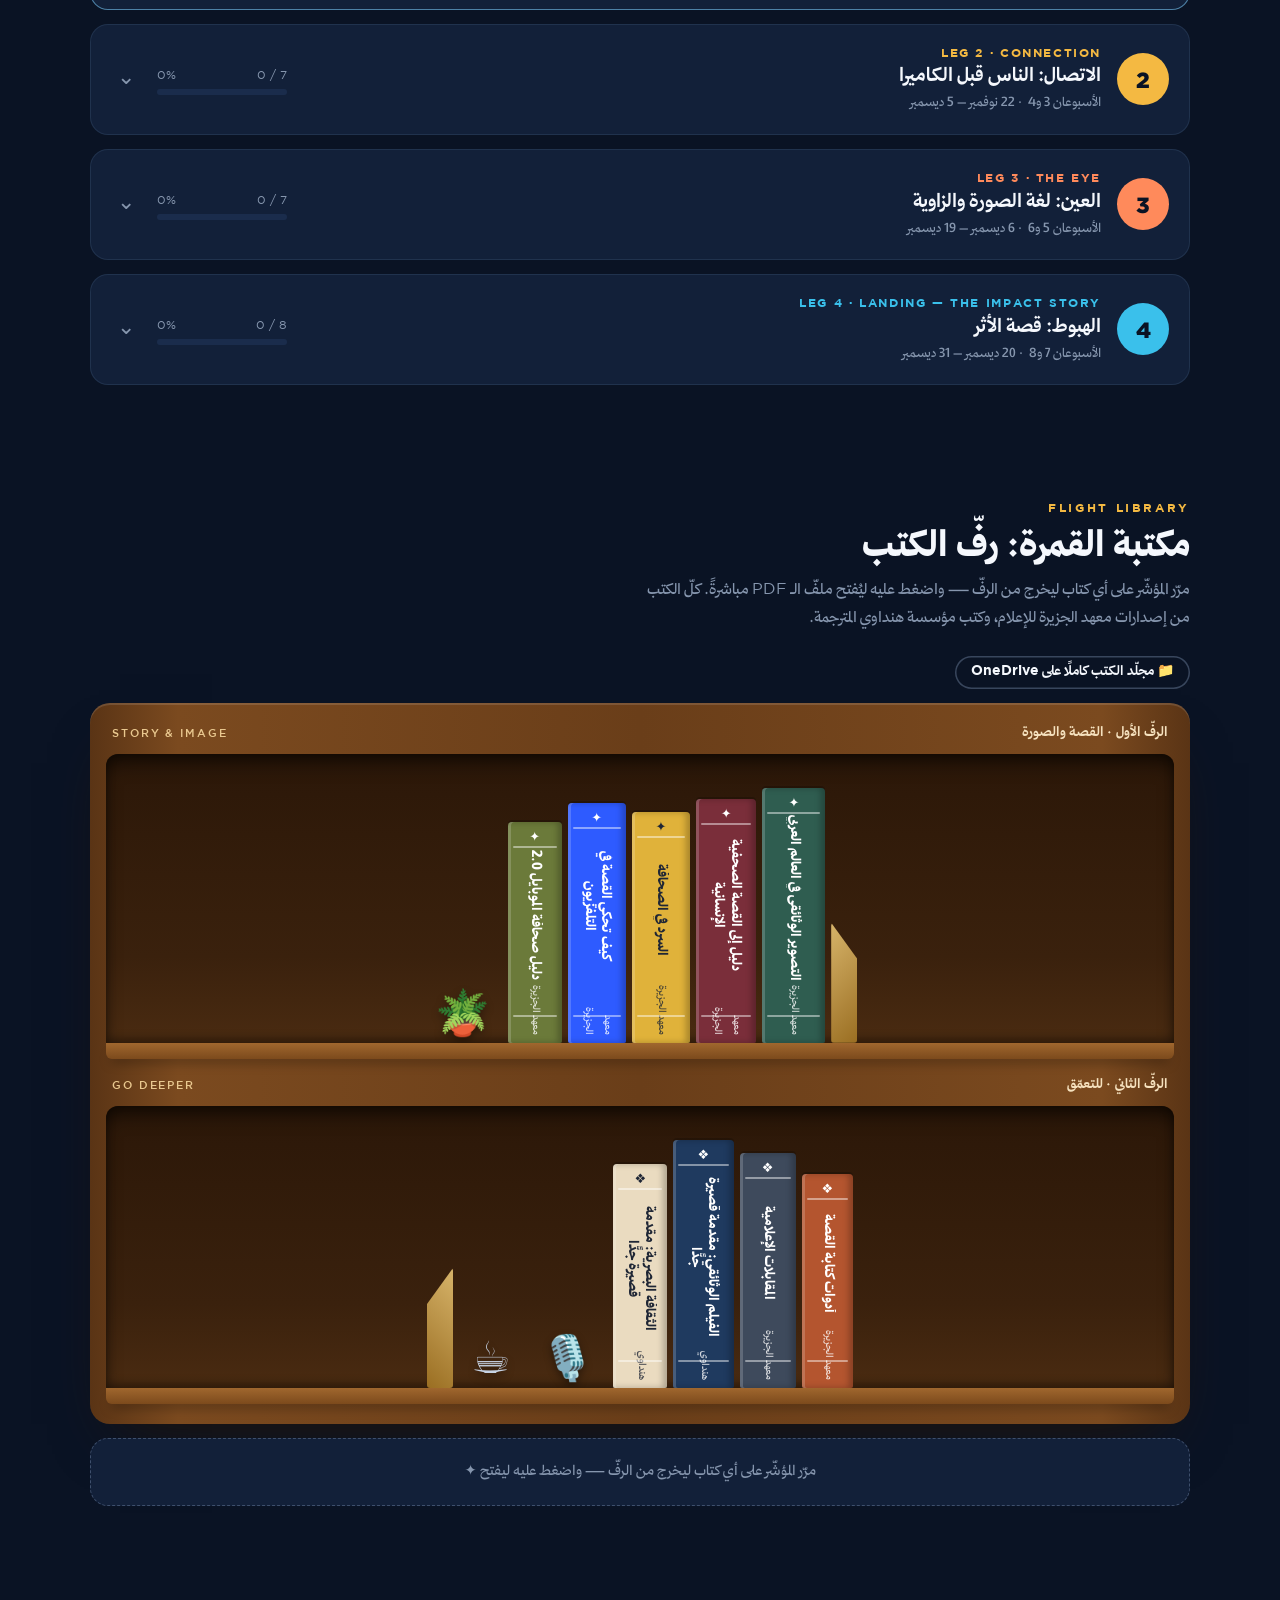
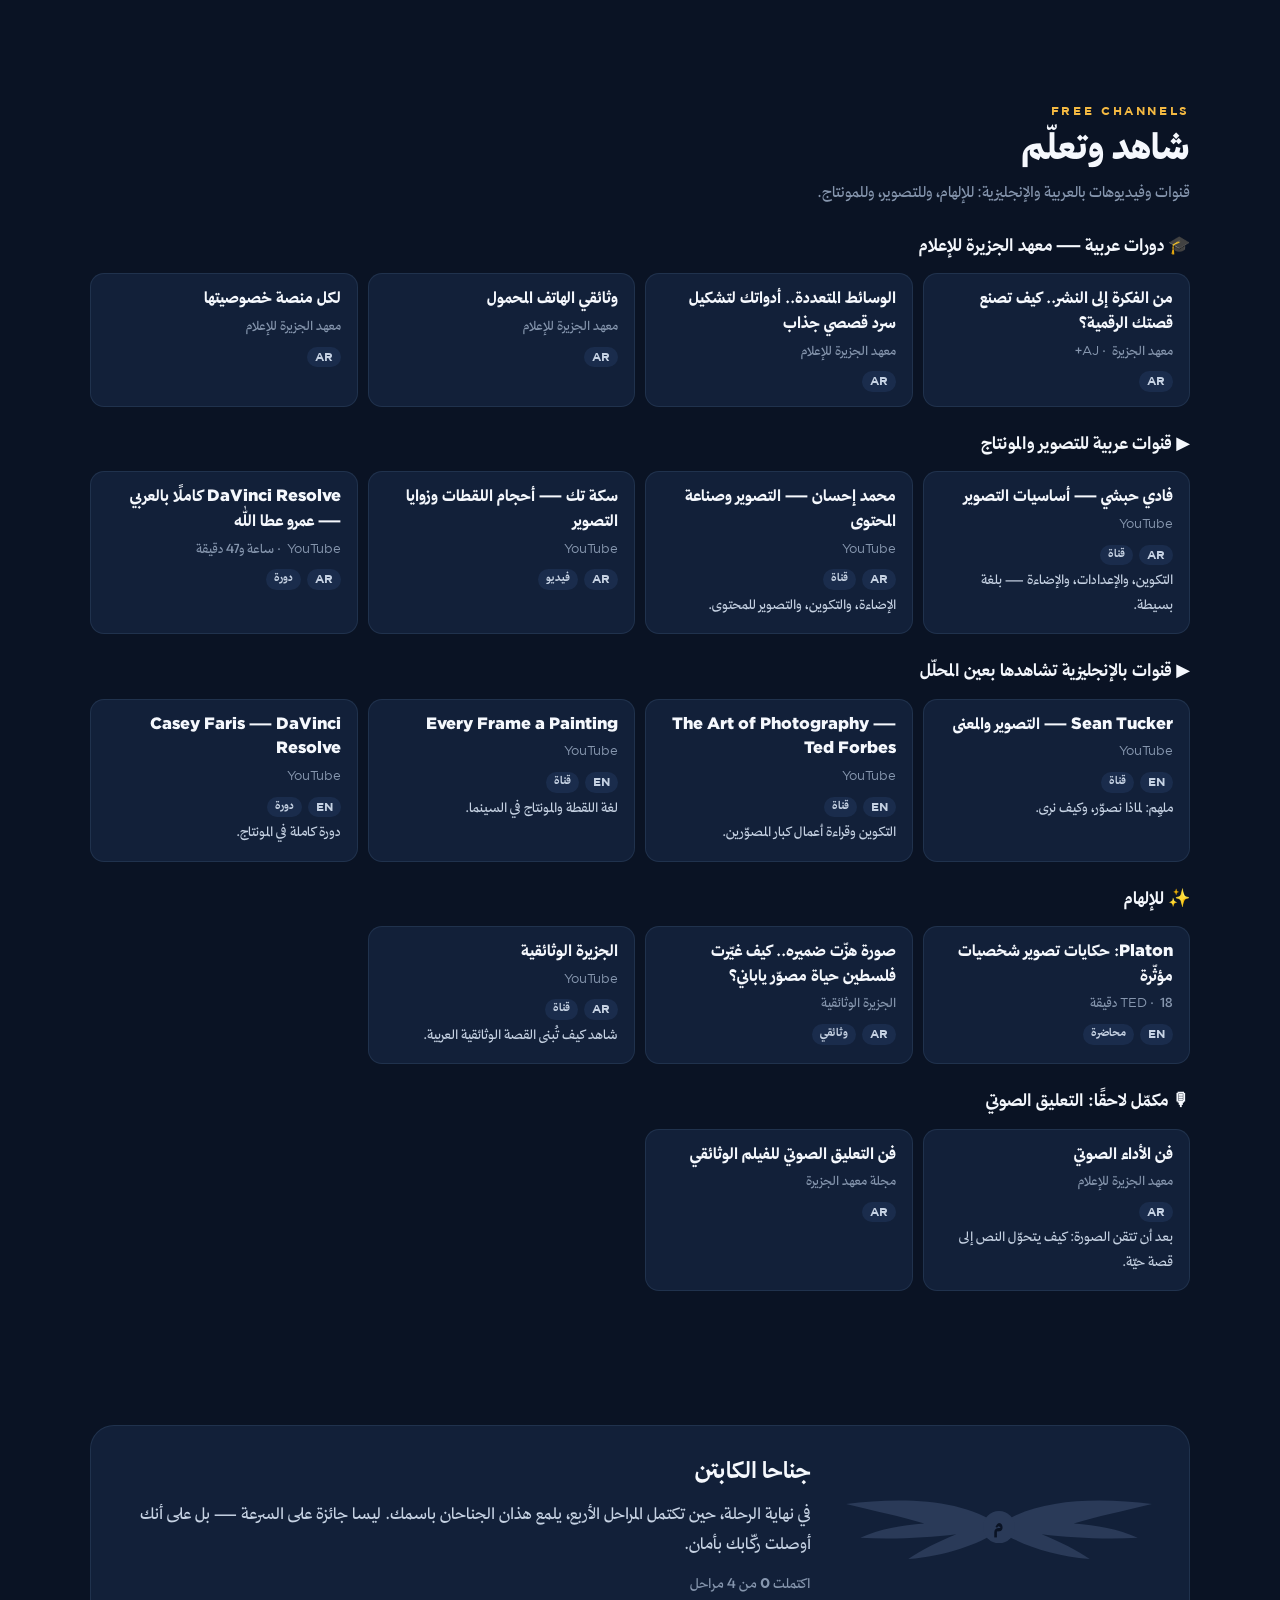
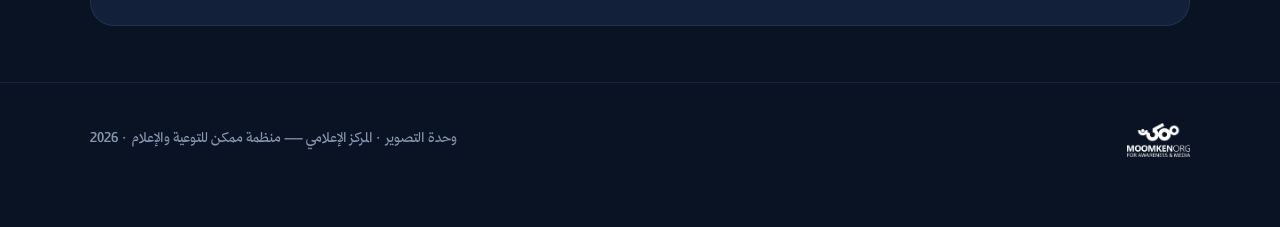
==== commit 4e760ffb: "Bump asset versions Co-Authored-By: Claude Opus 5.5 <noreply@anthropic.com> Claude-Session: https://" ====
--- a/index.html
+++ b/index.html
@@ -7,8 +7,8 @@
 <title>سجلّ الطيران — مهند · وحدة التصوير · المركز الإعلامي — ممكن</title>
 <meta name="description" content="سجلّ الطيران: مسار مهند في التصوير والسرد القصصي وصناعة المحتوى الإنساني — وحدة التصوير، المركز الإعلامي في منظمة ممكن. من 8 نوفمبر إلى 31 ديسمبر 2026.">
 <link rel="icon" href="assets/favicon.png">
-<link rel="stylesheet" href="base.css?v=5">
-<link rel="stylesheet" href="app.css?v=5">
+<link rel="stylesheet" href="base.css?v=6">
+<link rel="stylesheet" href="app.css?v=6">
 </head>
 <body>
 
@@ -265,10 +265,10 @@
 <div id="toasts" aria-live="polite"></div>
 <canvas id="confetti" aria-hidden="true"></canvas>
 
-<script src="content.js?v=5"></script>
-<script src="theme.js?v=5"></script>
-<script src="shelf.js?v=2"></script>
-<script src="engine.js?v=5"></script>
-<script src="game.js?v=5"></script>
+<script src="content.js?v=6"></script>
+<script src="theme.js?v=6"></script>
+<script src="shelf.js?v=3"></script>
+<script src="engine.js?v=6"></script>
+<script src="game.js?v=6"></script>
 </body>
 </html>
--- a/app.css
+++ b/app.css
@@ -223,21 +223,21 @@
 .shelf-label span:last-child{font-family:'Gotham',sans-serif;font-size:10.5px;letter-spacing:.18em;text-transform:uppercase;color:#E9C88F;font-weight:500}
 .shelf-row{display:flex;align-items:flex-end;justify-content:center;gap:6px;min-height:280px;padding:34px 14px 0;overflow-x:auto;overflow-y:visible;background:linear-gradient(180deg,#2B1708,#3A210D 70%,#4A2B11);border-radius:12px 12px 0 0;box-shadow:inset 0 12px 20px -6px rgba(0,0,0,.7),inset 0 -4px 10px rgba(0,0,0,.4);scrollbar-width:thin}
 .shelf-plank{height:16px;border-radius:0 0 6px 6px;background:linear-gradient(180deg,#A0672E,#7C4A1C);box-shadow:0 8px 12px -6px rgba(0,0,0,.6)}
-.book{flex:0 0 auto;position:relative;width:calc(var(--w,48px)*1.12);height:calc(var(--h,210px)*1.08);border:0;cursor:pointer;background:var(--c,#7a2);color:var(--fg,#fff);border-radius:4px 4px 2px 2px;font-family:inherit;box-shadow:inset 3px 0 0 rgba(255,255,255,.18),inset -4px 0 6px rgba(0,0,0,.25),0 -2px 0 rgba(0,0,0,.2);transform-origin:50% 100%;transition:transform .45s cubic-bezier(.2,.8,.2,1),box-shadow .45s,margin .45s cubic-bezier(.2,.8,.2,1);display:flex;flex-direction:column;align-items:center;justify-content:space-between;padding:10px 0 8px;text-decoration:none}
-.book::before,.book::after{content:"";position:absolute;left:5px;right:5px;height:2px;background:rgba(255,255,255,.45);border-radius:2px}
-.book::before{top:24px}.book::after{bottom:26px}
-.book .sp-t{writing-mode:vertical-rl;font-weight:800;font-size:var(--fs,14.5px);line-height:1.15;max-height:calc(var(--h,210px)*1.08 - 74px);overflow:hidden;text-align:center}
-.book .sp-a{writing-mode:vertical-rl;font-size:10.5px;opacity:.8;max-height:62px;overflow:hidden}
-.book .sp-ic{font-size:13px;line-height:1}
-.book:hover,.book:focus-visible,.book.peek{transform:translateY(-22px) rotate(-4deg);margin:0 10px;box-shadow:inset 3px 0 0 rgba(255,255,255,.25),inset -4px 0 6px rgba(0,0,0,.25),0 18px 24px -10px rgba(0,0,0,.8);outline:none;z-index:2}
-.book.tilt-r:hover,.book.tilt-r.peek{transform:translateY(-22px) rotate(4deg)}
-.book.lean{transform:rotate(-7deg);margin-left:14px}
-.book.lean:hover,.book.lean.peek{transform:translateY(-22px) rotate(-11deg)}
-.book .pdf{position:absolute;top:-10px;left:50%;transform:translateX(-50%) scale(.6);opacity:0;background:#E5484D;color:#fff;font-family:'Gotham',sans-serif;font-weight:900;font-size:10px;padding:2px 6px;border-radius:5px;transition:all .3s}
-.book:hover .pdf,.book.peek .pdf{opacity:1;transform:translateX(-50%) scale(1);top:-24px}
+.bk{flex:0 0 auto;position:relative;width:calc(var(--w,48px)*1.12);height:calc(var(--h,210px)*1.08);border:0;cursor:pointer;background:var(--c,#7a2);color:var(--fg,#fff);border-radius:4px 4px 2px 2px;font-family:inherit;box-shadow:inset 3px 0 0 rgba(255,255,255,.18),inset -4px 0 6px rgba(0,0,0,.25),0 -2px 0 rgba(0,0,0,.2);transform-origin:50% 100%;transition:transform .45s cubic-bezier(.2,.8,.2,1),box-shadow .45s,margin .45s cubic-bezier(.2,.8,.2,1);display:flex;flex-direction:column;align-items:center;justify-content:space-between;padding:10px 0 8px;text-decoration:none}
+.bk::before,.bk::after{content:"";position:absolute;left:5px;right:5px;height:2px;background:rgba(255,255,255,.45);border-radius:2px}
+.bk::before{top:24px}.bk::after{bottom:26px}
+.bk .sp-t{writing-mode:vertical-rl;font-weight:800;font-size:var(--fs,14.5px);line-height:1.15;max-height:calc(var(--h,210px)*1.08 - 74px);overflow:hidden;text-align:center}
+.bk .sp-a{writing-mode:vertical-rl;font-size:10.5px;opacity:.8;max-height:62px;overflow:hidden}
+.bk .sp-ic{font-size:13px;line-height:1}
+.bk:hover,.bk:focus-visible,.bk.peek{transform:translateY(-22px) rotate(-4deg);margin:0 10px;box-shadow:inset 3px 0 0 rgba(255,255,255,.25),inset -4px 0 6px rgba(0,0,0,.25),0 18px 24px -10px rgba(0,0,0,.8);outline:none;z-index:2}
+.bk.tilt-r:hover,.bk.tilt-r.peek{transform:translateY(-22px) rotate(4deg)}
+.bk.lean{transform:rotate(-7deg);margin-left:14px}
+.bk.lean:hover,.bk.lean.peek{transform:translateY(-22px) rotate(-11deg)}
+.bk .pdf{position:absolute;top:-10px;left:50%;transform:translateX(-50%) scale(.6);opacity:0;background:#E5484D;color:#fff;font-family:'Gotham',sans-serif;font-weight:900;font-size:10px;padding:2px 6px;border-radius:5px;transition:all .3s}
+.bk:hover .pdf,.bk.peek .pdf{opacity:1;transform:translateX(-50%) scale(1);top:-24px}
 .bookend{flex:0 0 auto;width:26px;height:120px;background:linear-gradient(135deg,#D7B46A,#9A6E22);clip-path:polygon(0 0,100% 30%,100% 100%,0 100%);border-radius:3px;align-self:flex-end}
 .plant{flex:0 0 auto;align-self:flex-end;font-size:44px;line-height:1;margin:0 12px 2px;filter:drop-shadow(0 4px 4px rgba(0,0,0,.4))}
-.peek-wrap{position:sticky;bottom:12px;z-index:6;margin-top:14px}
+.peek-wrap{position:relative;z-index:2;margin-top:14px;min-height:150px}
 .peek-card{display:grid;grid-template-columns:auto 1fr;gap:16px;align-items:center;background:var(--surface);border:1px solid var(--line);border-radius:18px;padding:14px 16px;box-shadow:0 14px 34px rgba(0,0,0,.25);animation:pkpop .35s cubic-bezier(.2,.8,.2,1)}
 @keyframes pkpop{from{opacity:0;transform:translateY(8px)}to{opacity:1;transform:none}}
 .peek-cover{width:84px;height:118px;border-radius:4px 8px 8px 4px;background:var(--c);color:var(--fg);display:flex;flex-direction:column;justify-content:center;align-items:center;text-align:center;padding:8px;font-weight:900;font-size:12.5px;line-height:1.3;box-shadow:inset 6px 0 0 rgba(0,0,0,.18),0 10px 18px -8px rgba(0,0,0,.5)}
@@ -250,4 +250,4 @@
 .peek-hint{color:var(--muted);font-size:14.5px;text-align:center;padding:20px;border:1.5px dashed var(--line2,var(--line));border-radius:18px;background:var(--surface)}
 .lib-folder{margin:0 0 14px}
 @media (max-width:640px){ .shelf-row{justify-content:flex-start;min-height:250px} .peek-card{grid-template-columns:1fr} .peek-cover{display:none} }
-@media (max-width:640px){ .book{width:calc(var(--w,48px)*.95);height:calc(var(--h,210px)*.9)} .book .sp-t{max-height:calc(var(--h,210px)*.9 - 70px);font-size:13px} }
+@media (max-width:640px){ .bk{width:calc(var(--w,48px)*.95);height:calc(var(--h,210px)*.9)} .bk .sp-t{max-height:calc(var(--h,210px)*.9 - 70px);font-size:13px} }
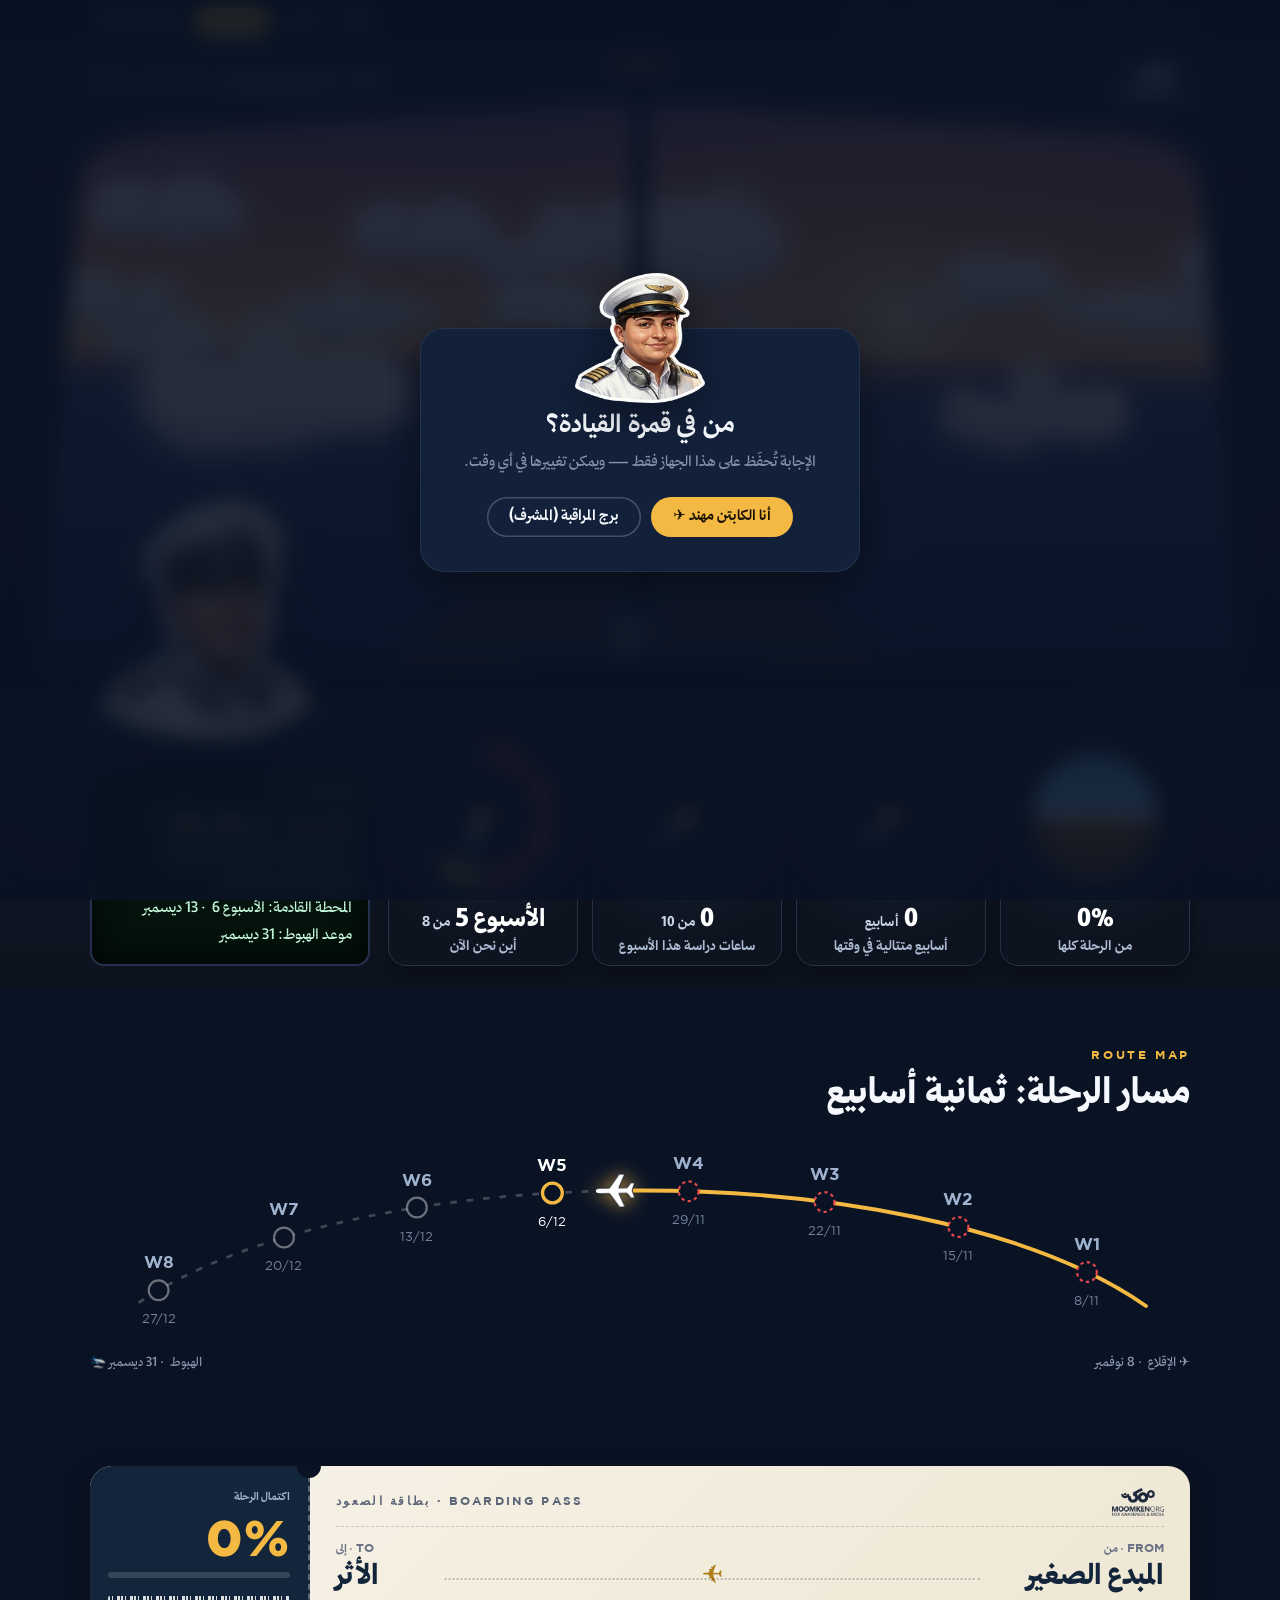
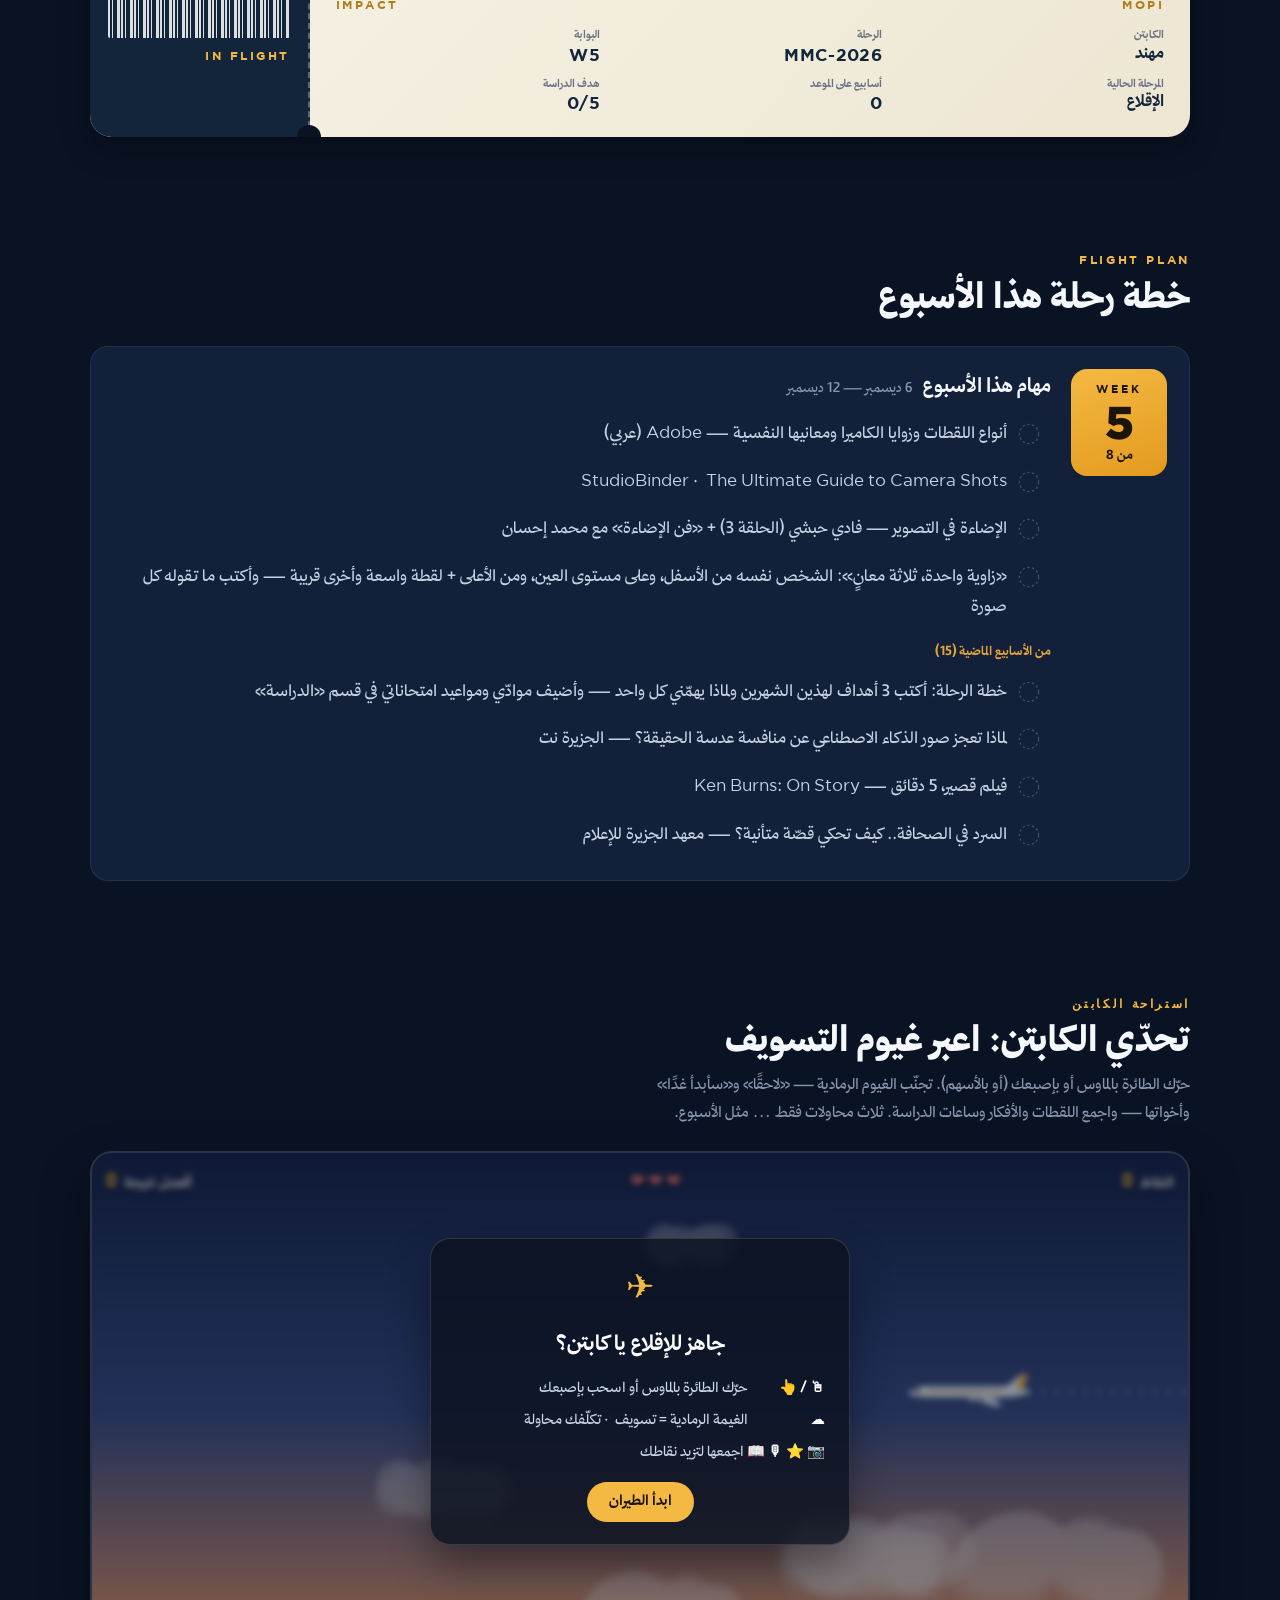
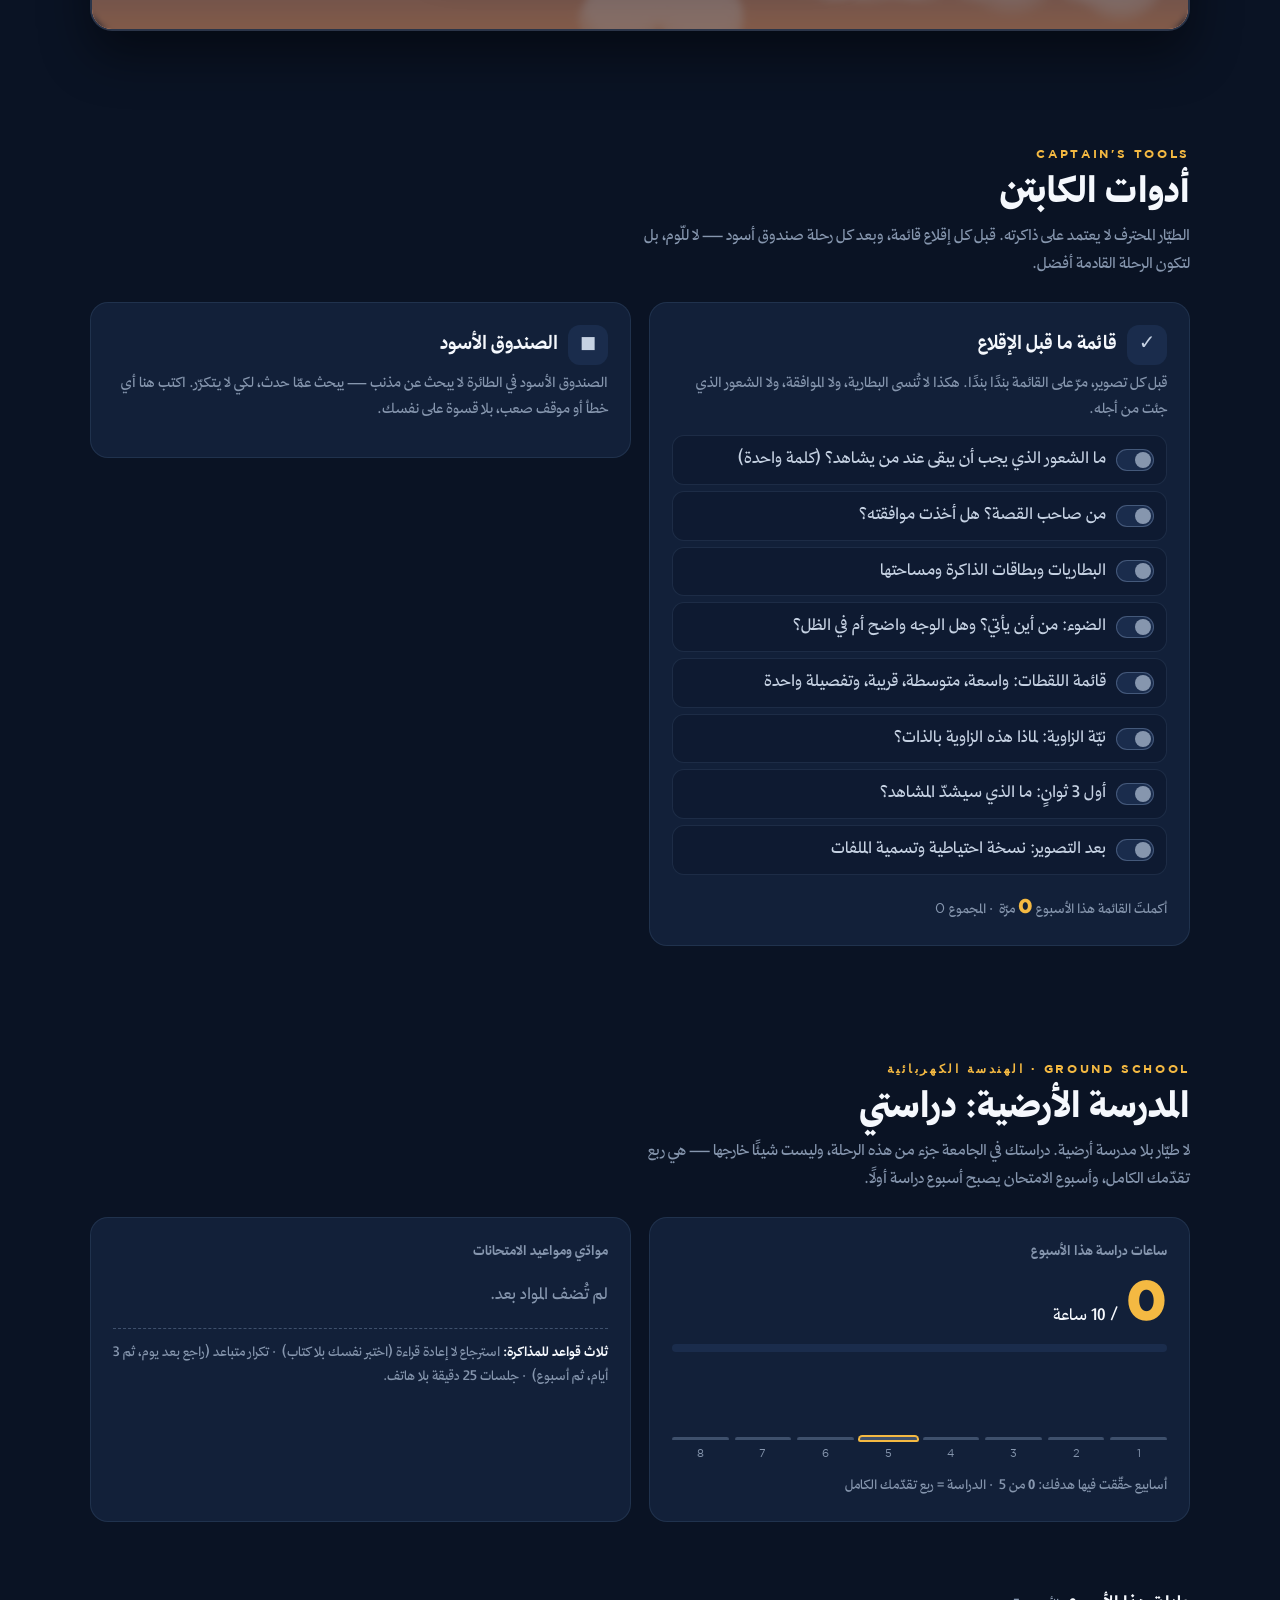
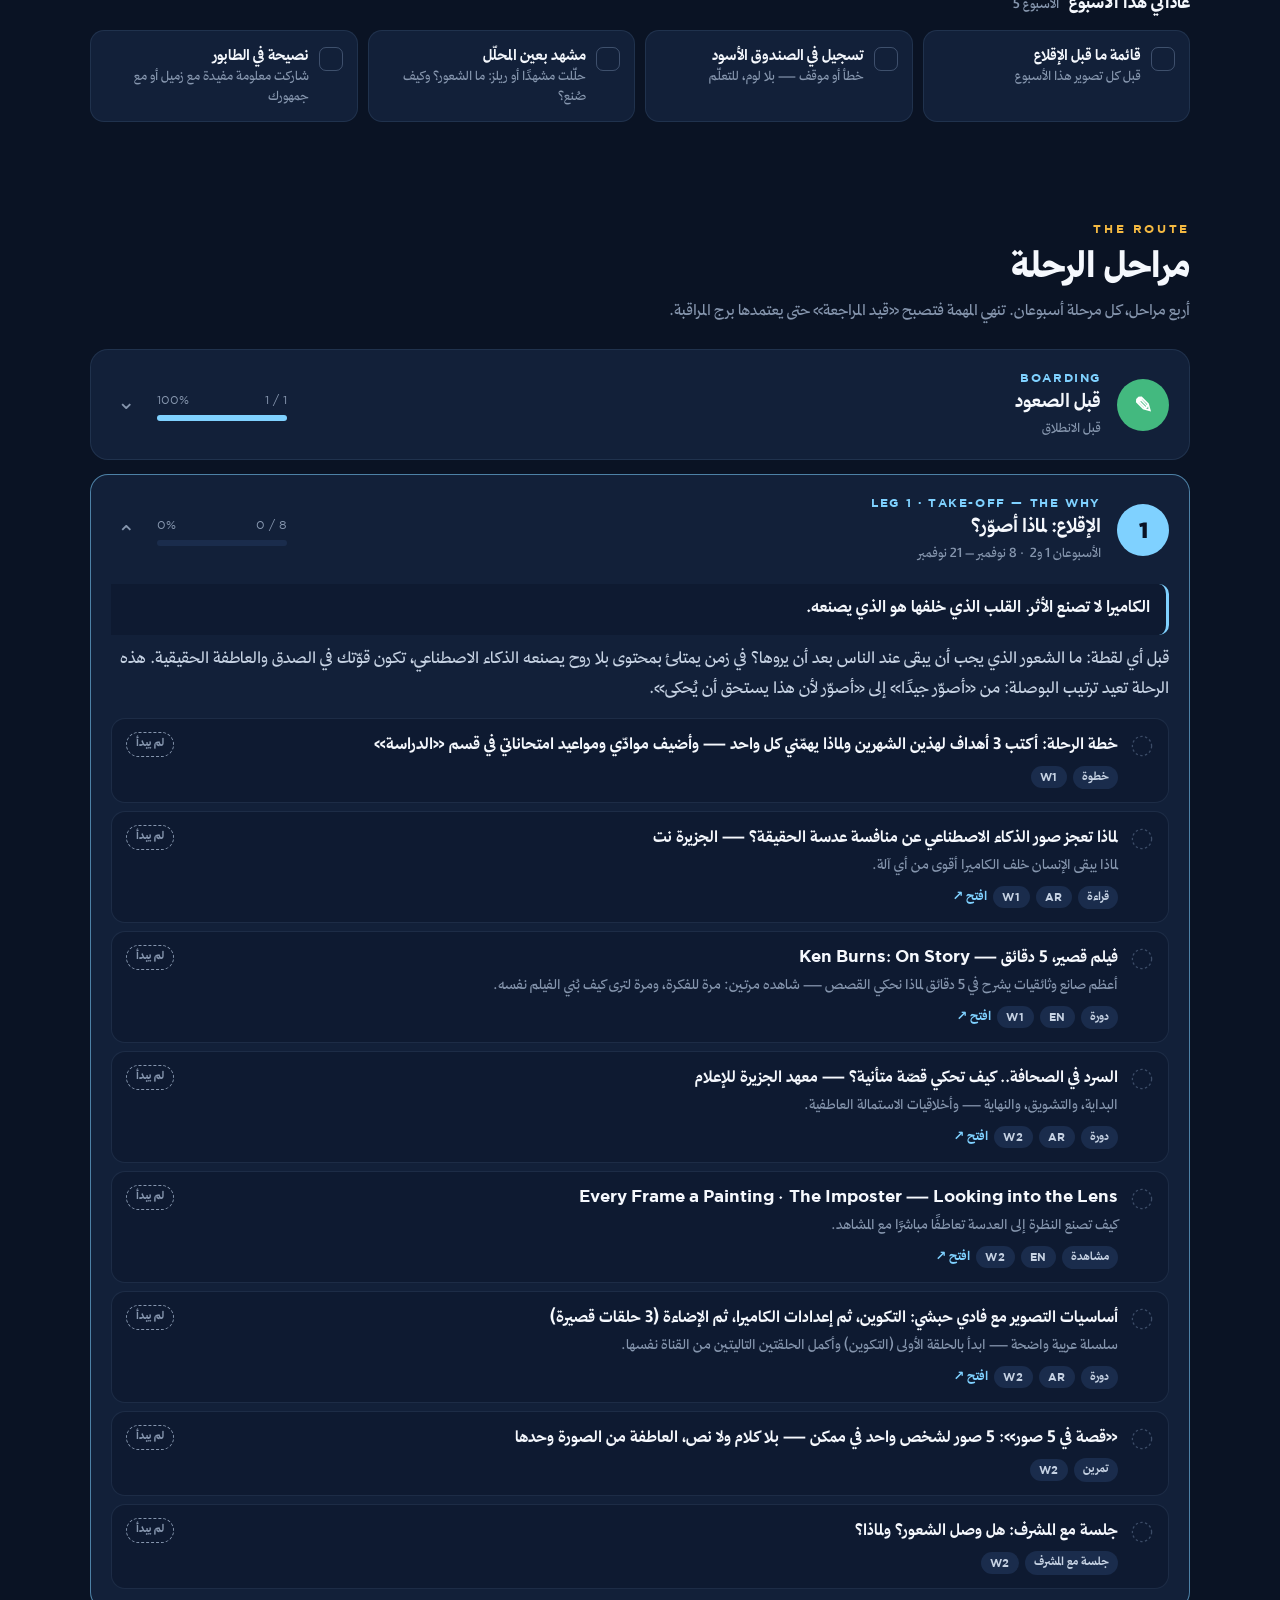
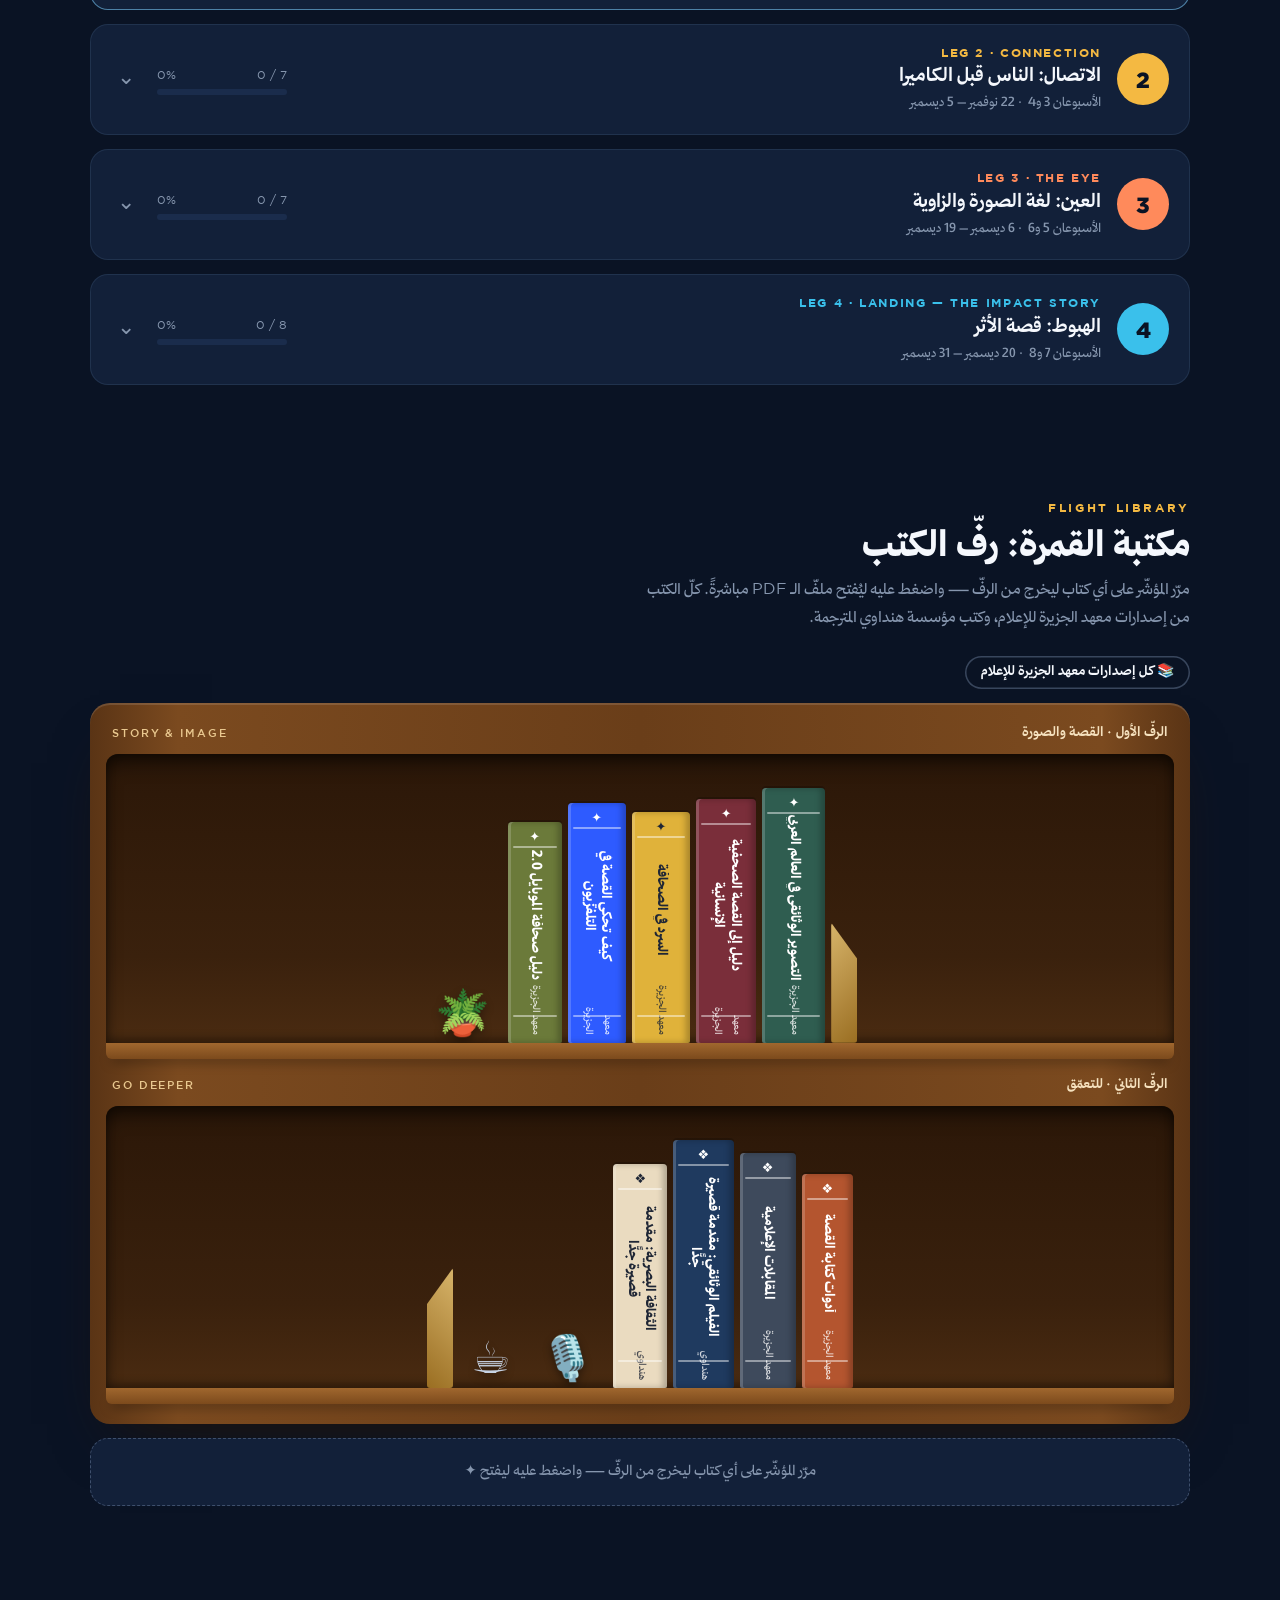
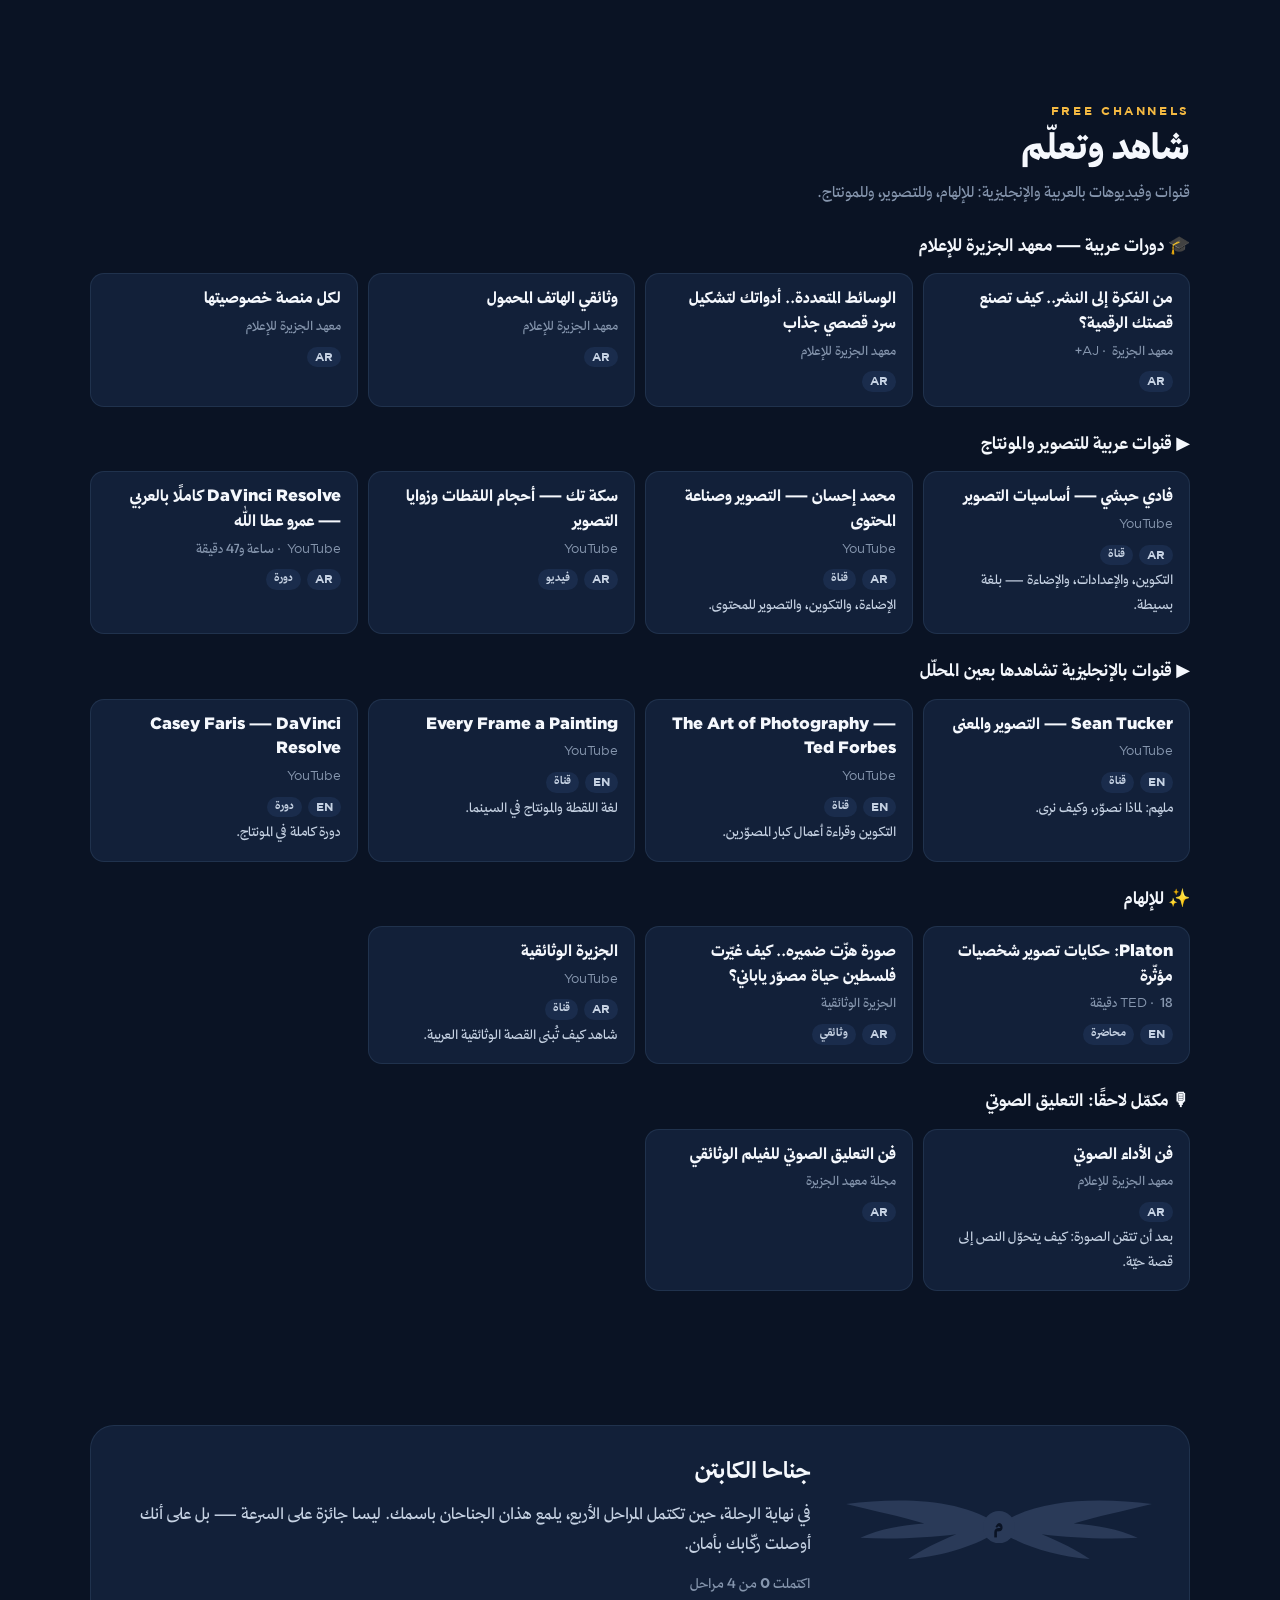
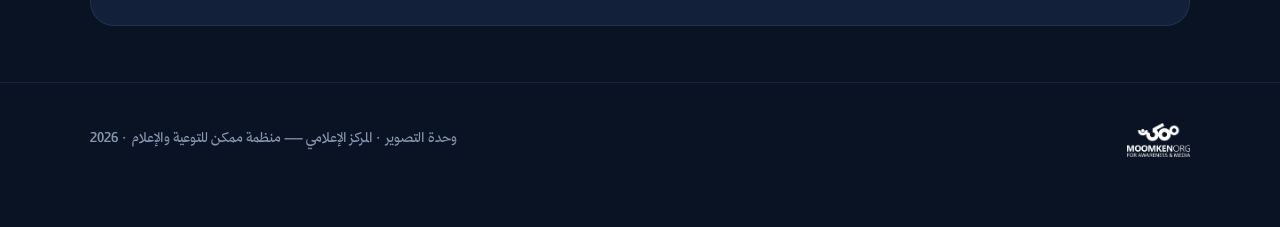
==== commit 08b2c2ca: "Bookshelf: open every book from the publisher's official link (no OneDrive sign-in needed) Co-Author" ====
--- a/index.html
+++ b/index.html
@@ -222,7 +222,7 @@
 <section class="sec" id="shelfSec">
   <div class="wrap">
     <div class="sec-head rv"><div><div class="sec-k">Flight library</div><h2>مكتبة القمرة: رفّ الكتب</h2><p class="sec-sub">مرّر المؤشّر على أي كتاب ليخرج من الرفّ — واضغط عليه ليُفتح ملفّ الـ PDF مباشرةً. كلّ الكتب من إصدارات معهد الجزيرة للإعلام، وكتب مؤسسة هنداوي المترجمة.</p></div></div>
-    <p class="lib-folder rv"><a class="btn btn-ghost btn-sm" id="libFolder" href="#" target="_blank" rel="noopener">📁 مجلّد الكتب كاملًا على OneDrive</a></p>
+    <p class="lib-folder rv"><a class="btn btn-ghost btn-sm" id="libFolder" href="#" target="_blank" rel="noopener">📚 كل إصدارات معهد الجزيرة للإعلام</a></p>
     <div class="bookcase rv" id="bookcase"></div>
     <div class="peek-wrap"><div id="bookPeek" aria-live="polite"></div></div>
   </div>
@@ -265,9 +265,9 @@
 <div id="toasts" aria-live="polite"></div>
 <canvas id="confetti" aria-hidden="true"></canvas>
 
-<script src="content.js?v=6"></script>
+<script src="content.js?v=7"></script>
 <script src="theme.js?v=6"></script>
-<script src="shelf.js?v=3"></script>
+<script src="shelf.js?v=4"></script>
 <script src="engine.js?v=6"></script>
 <script src="game.js?v=6"></script>
 </body>
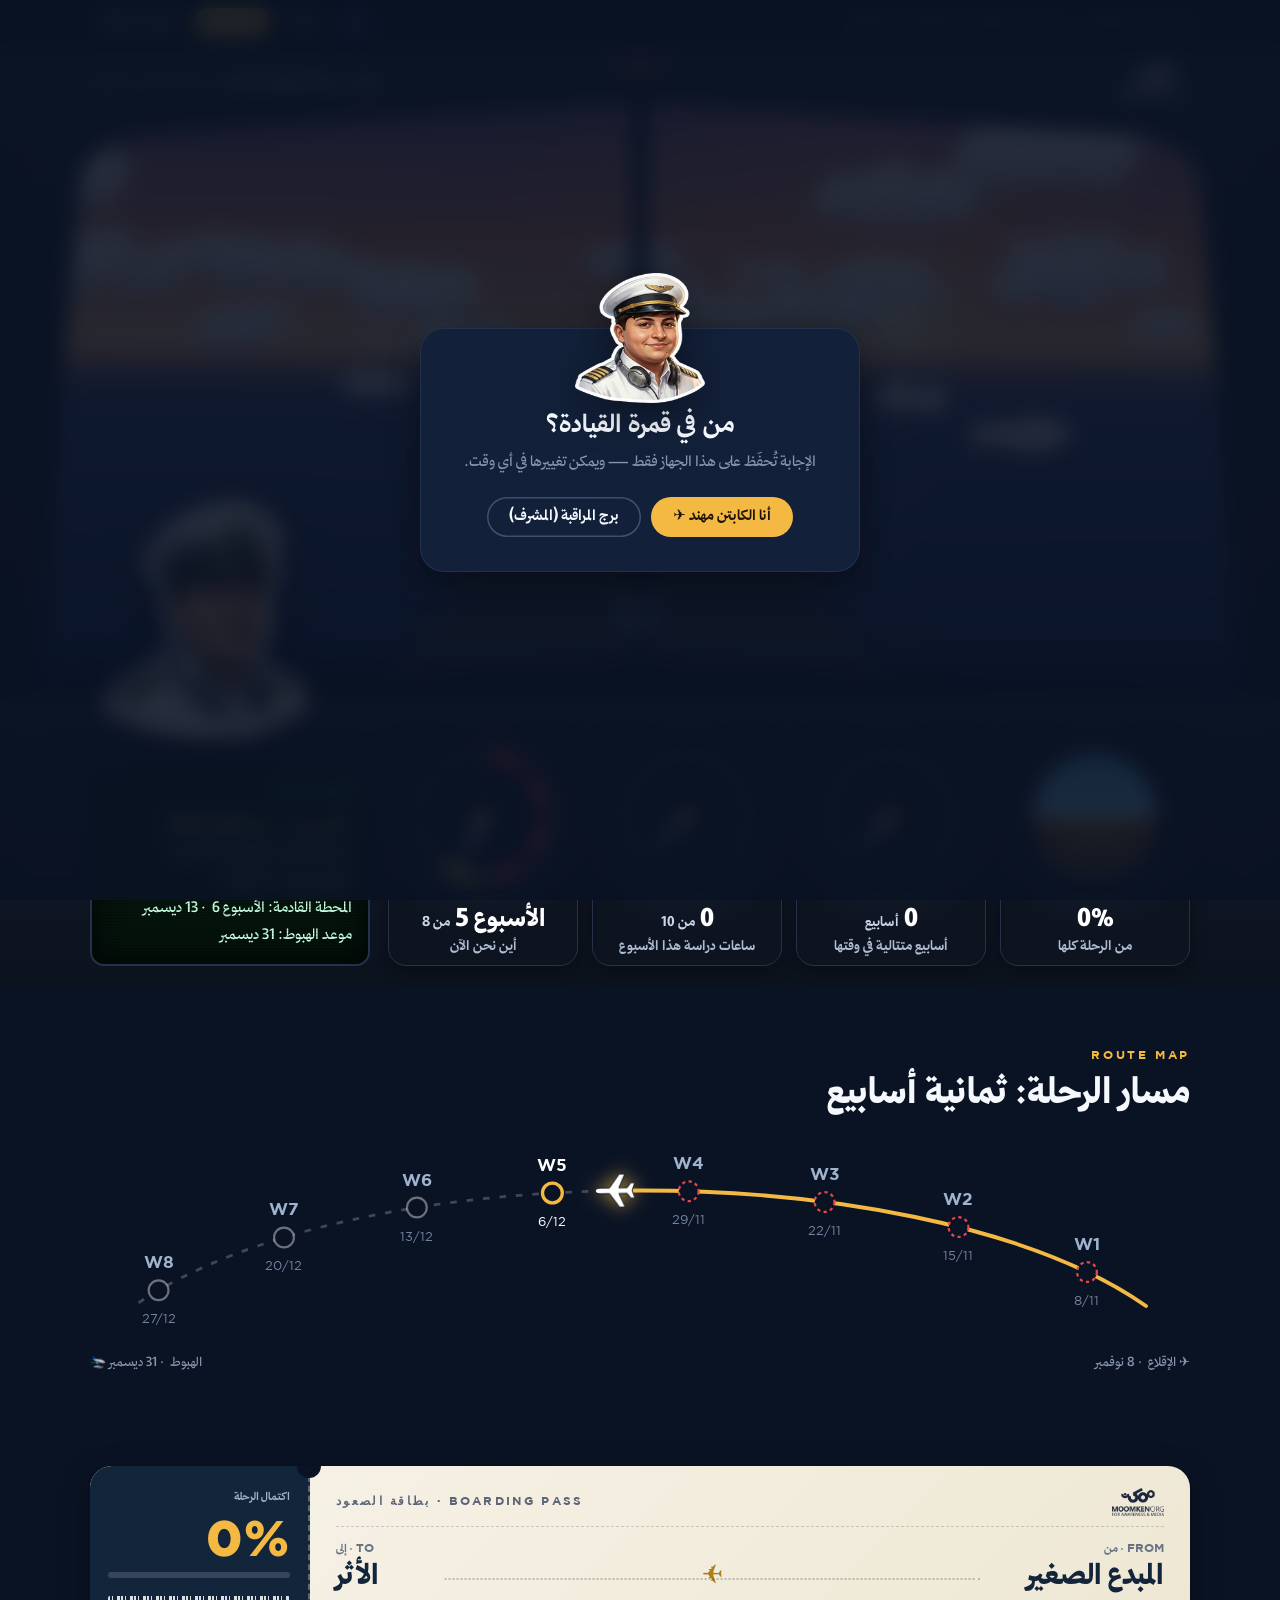
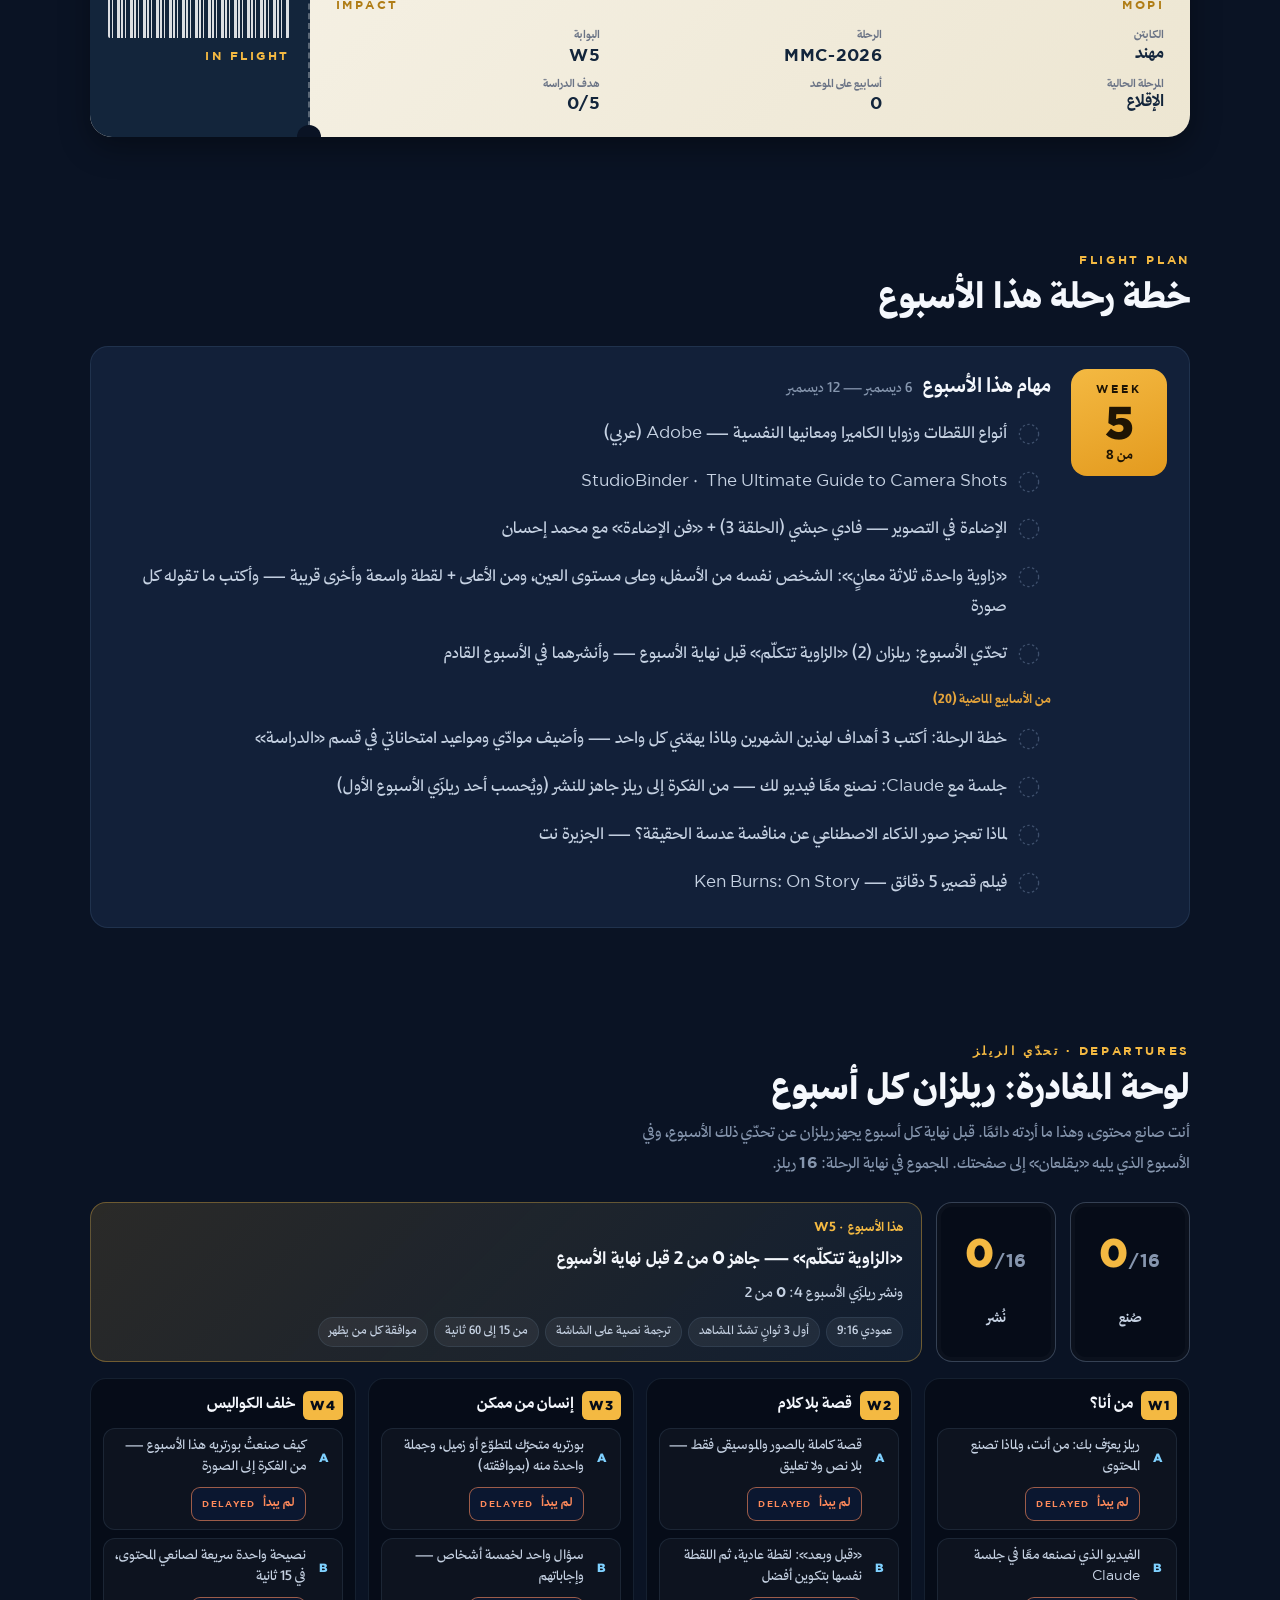
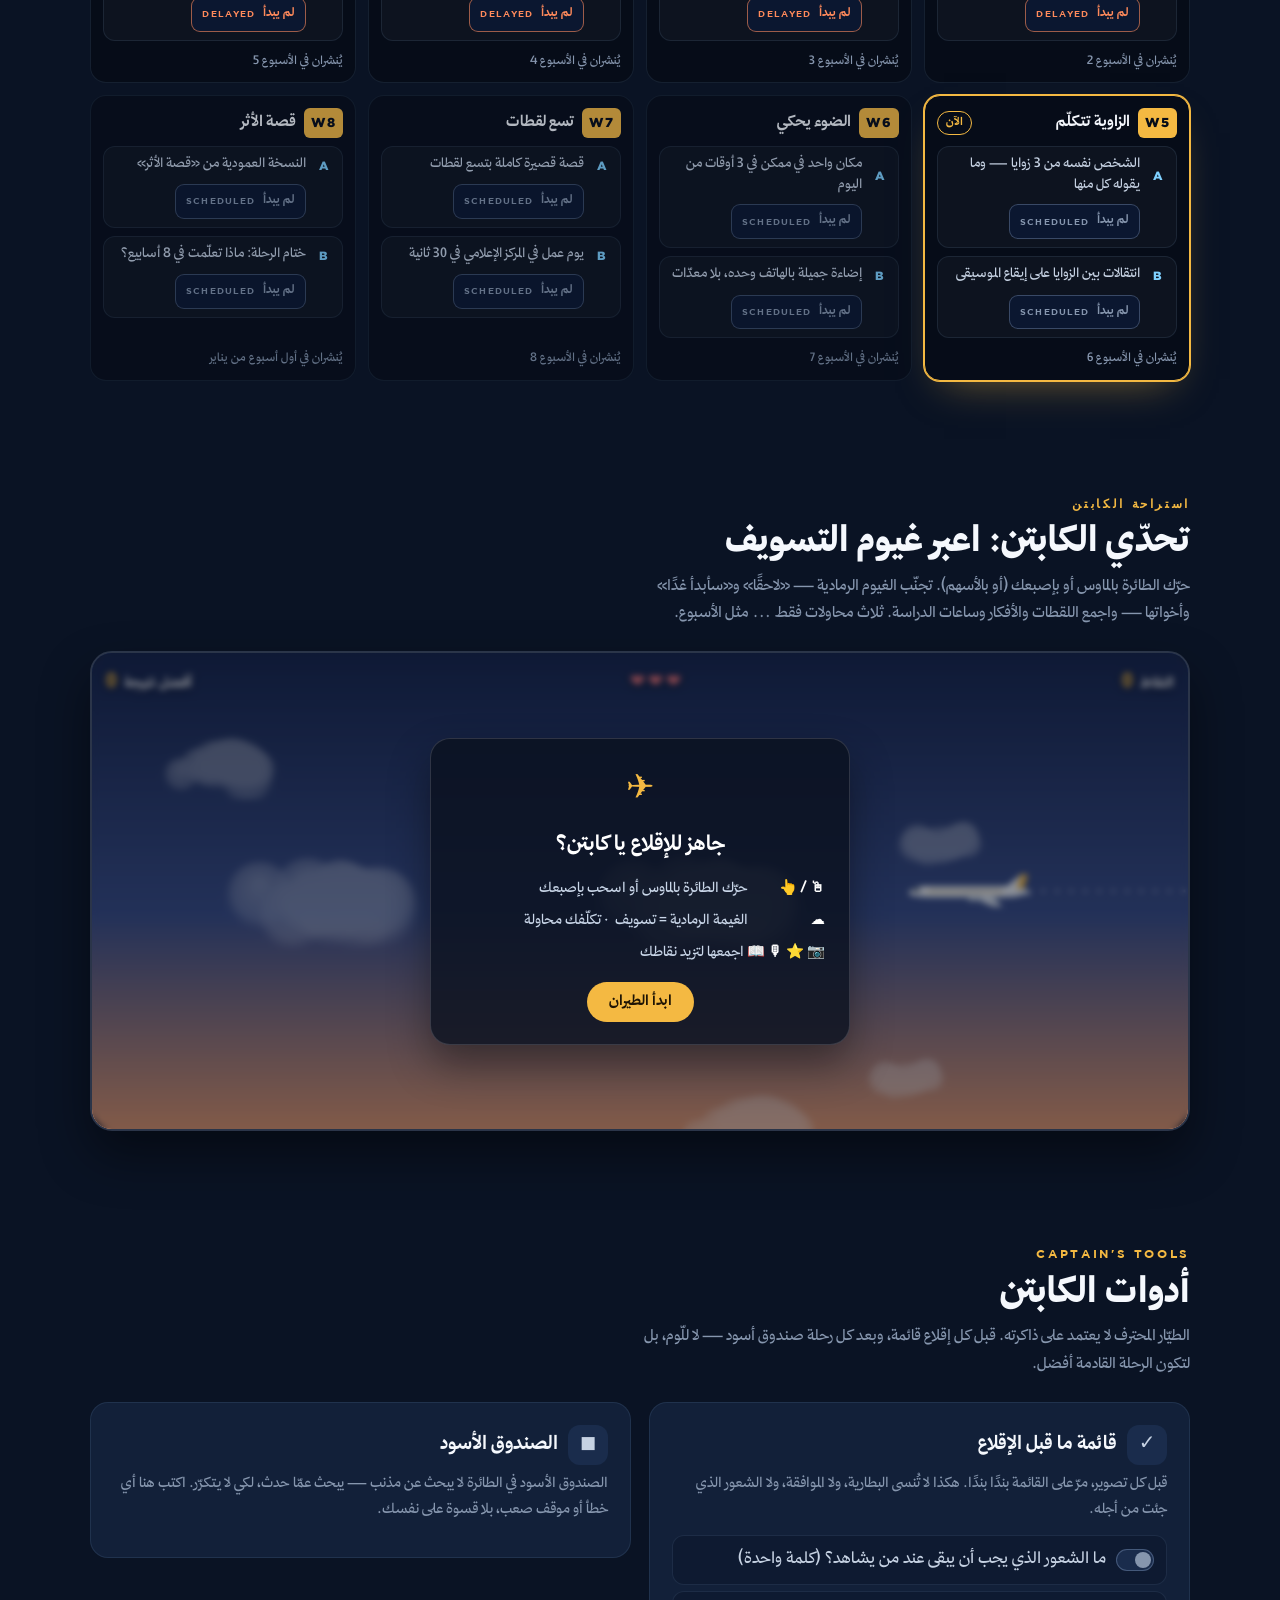
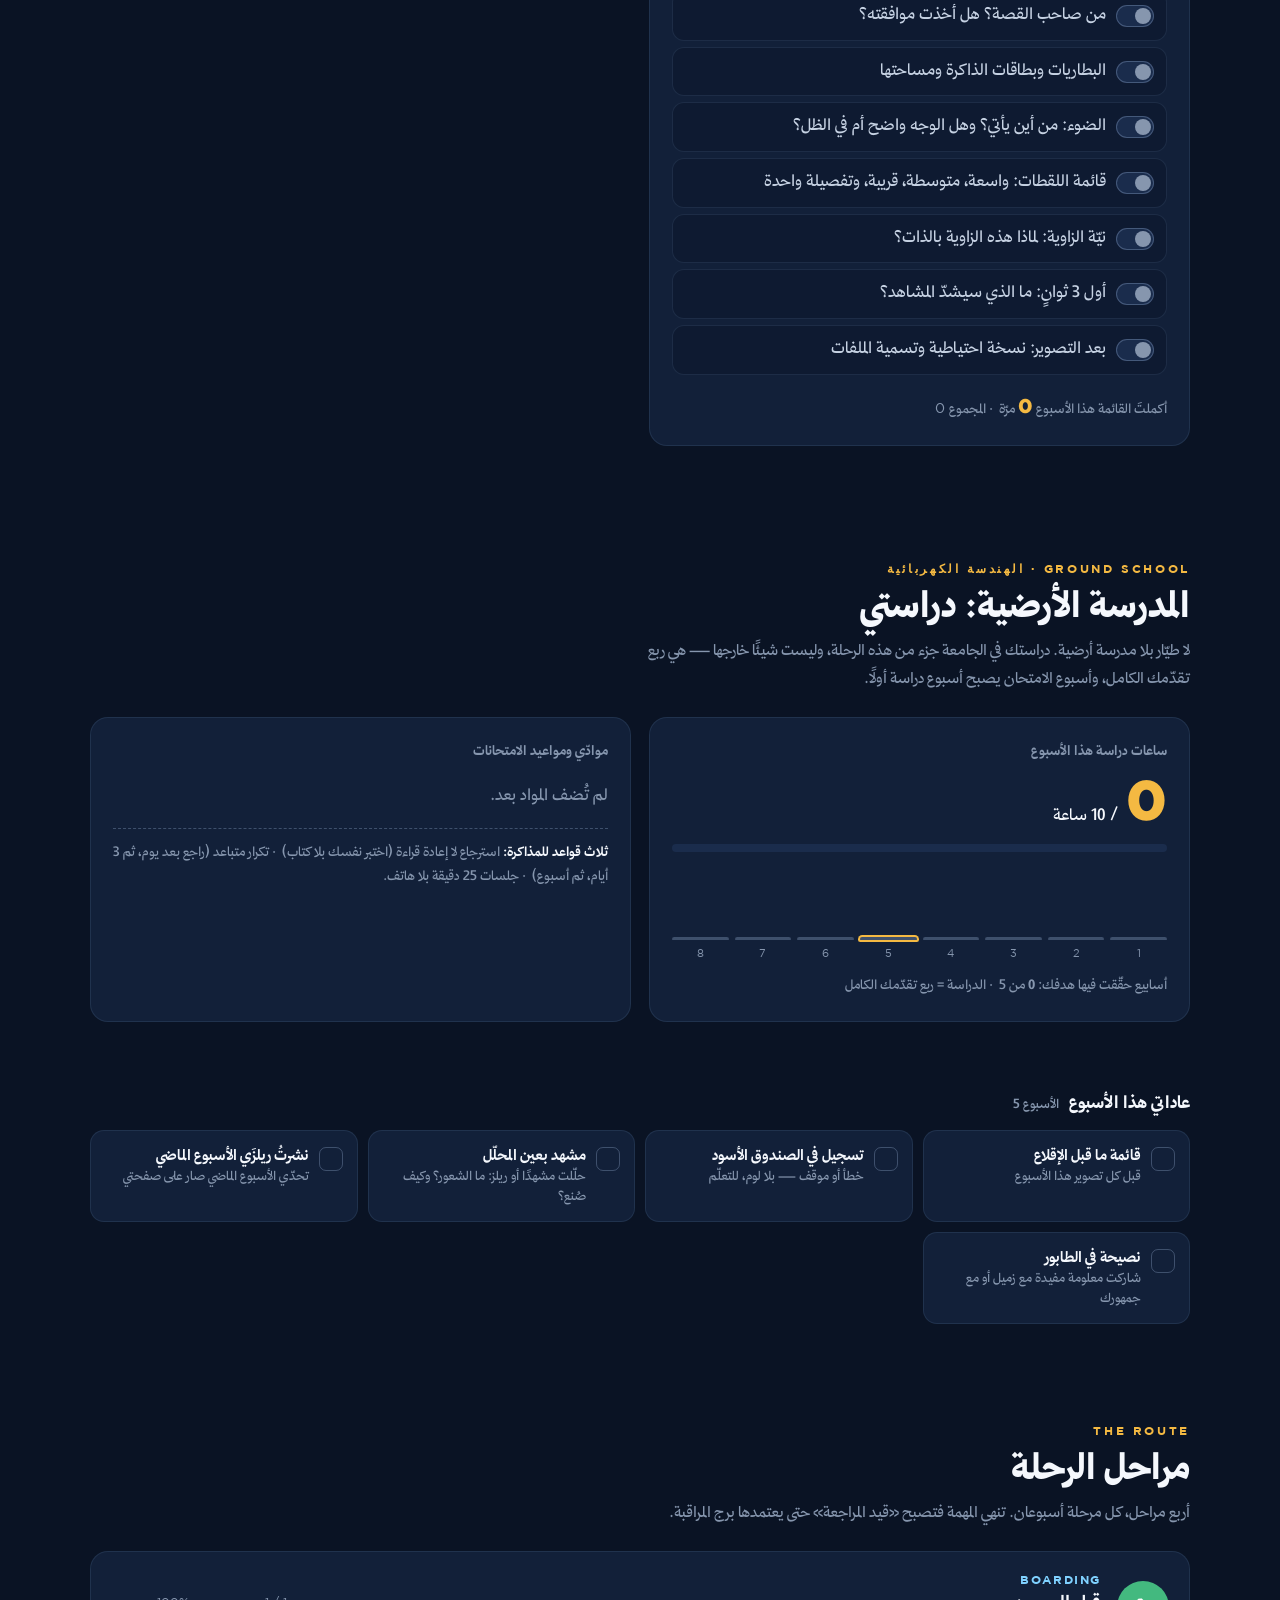
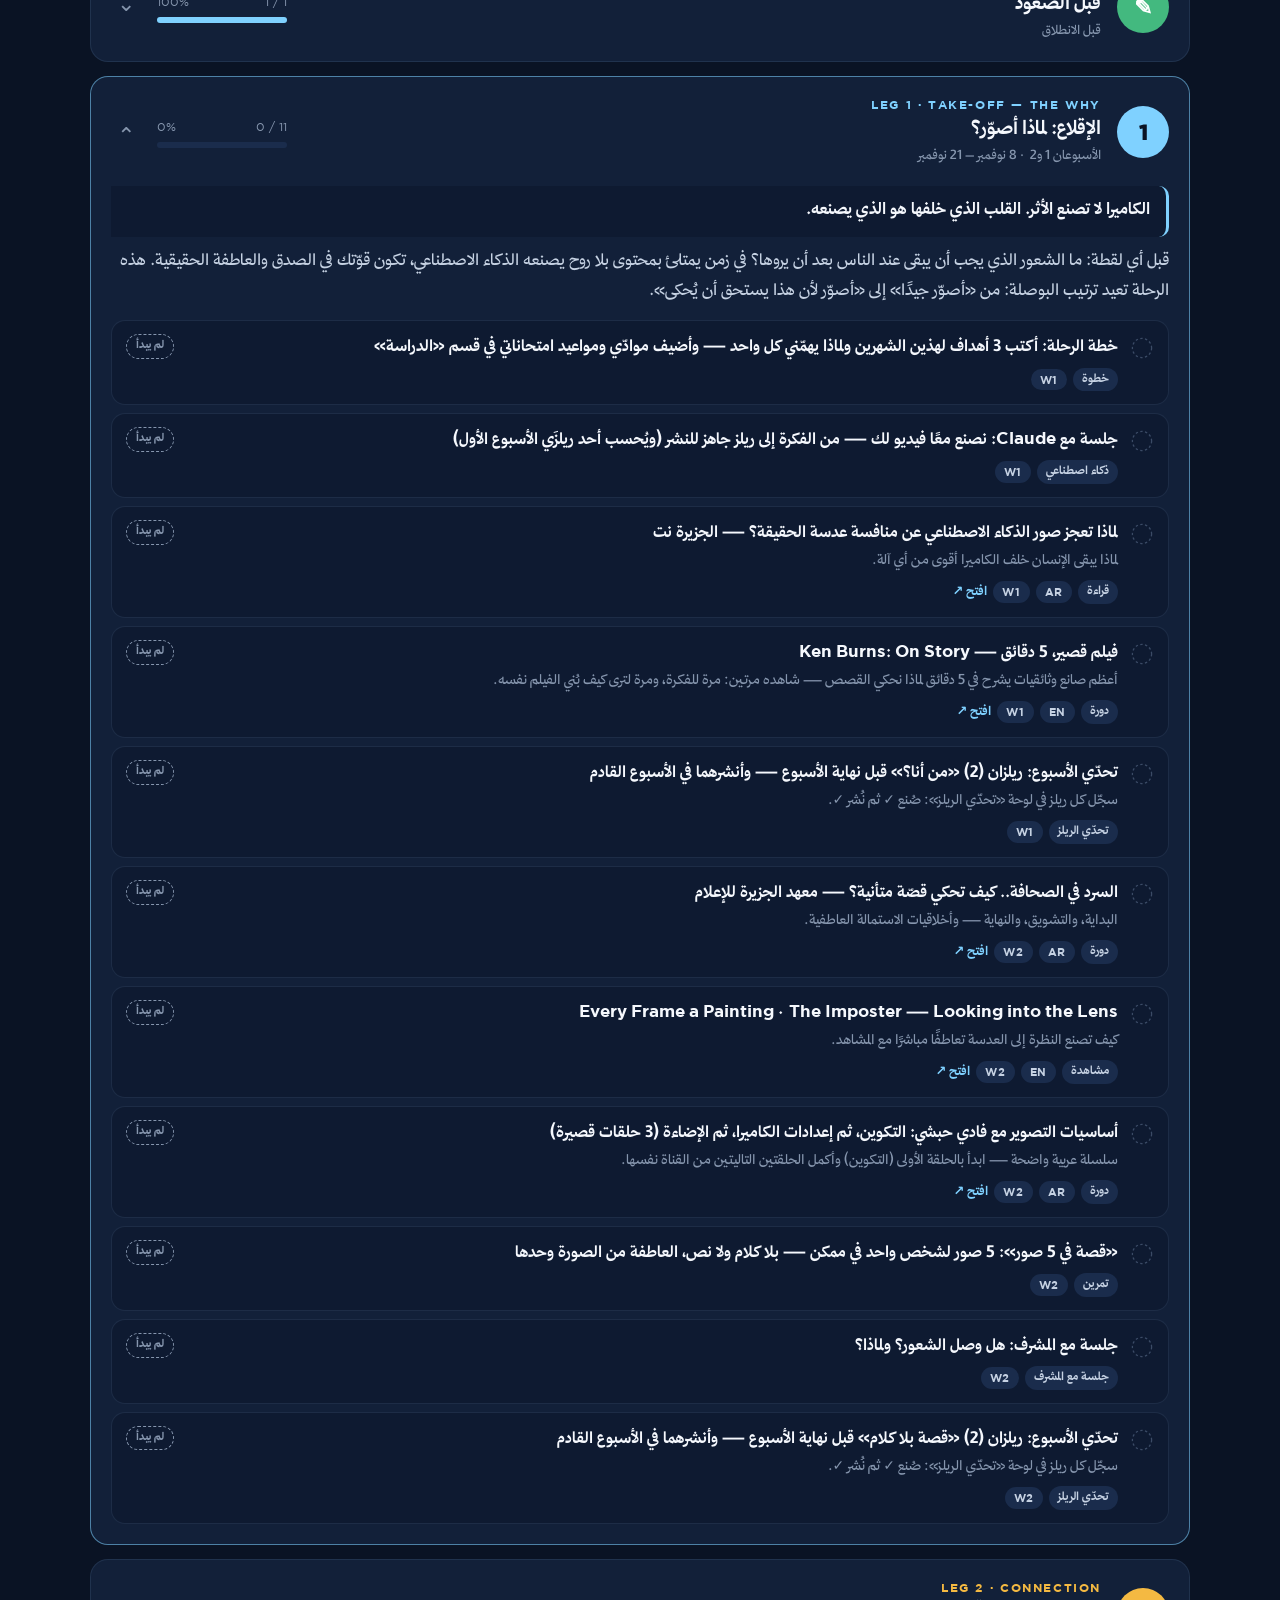
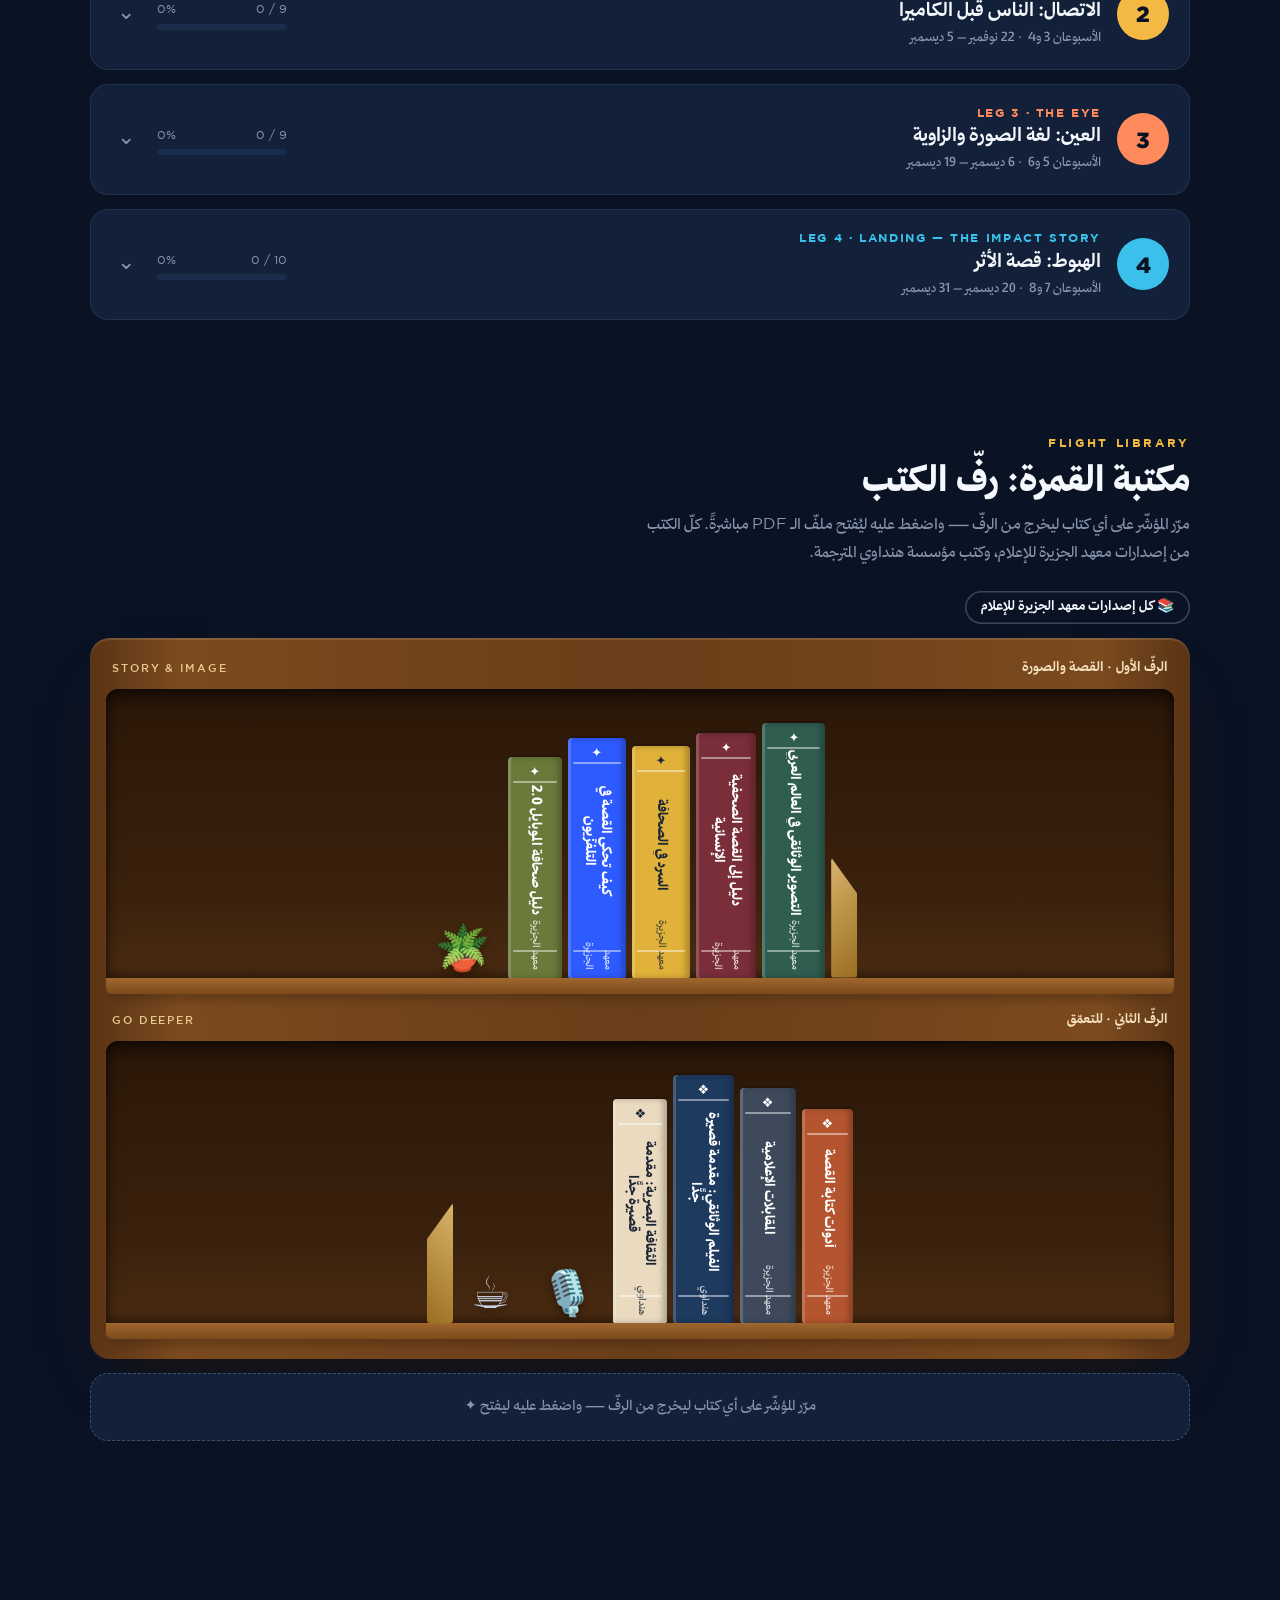
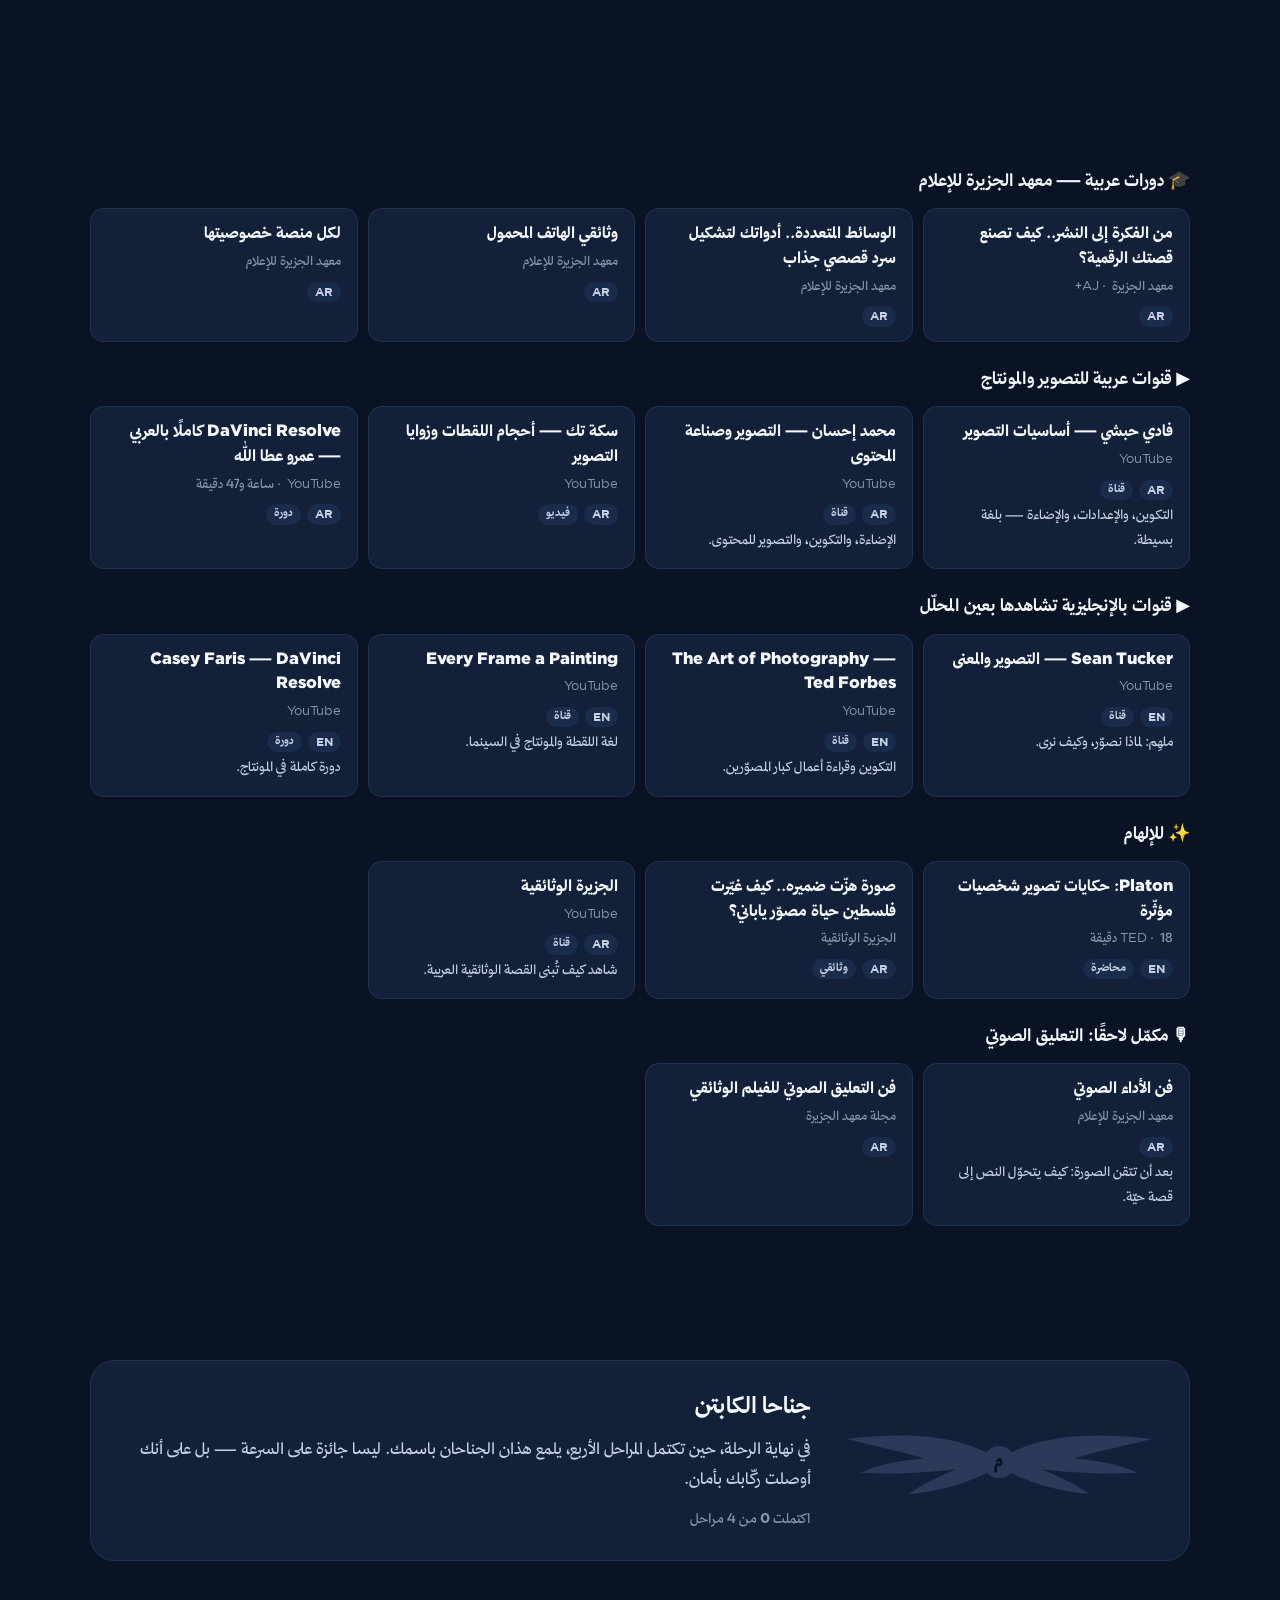
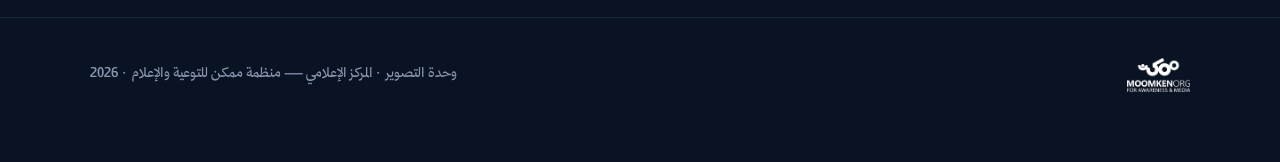
==== commit 49c81fc9: "Reels challenge: 2 reels every week (made by week's end, posted next week), departures board, Claude" ====
--- a/index.html
+++ b/index.html
@@ -8,7 +8,7 @@
 <meta name="description" content="سجلّ الطيران: مسار مهند في التصوير والسرد القصصي وصناعة المحتوى الإنساني — وحدة التصوير، المركز الإعلامي في منظمة ممكن. من 8 نوفمبر إلى 31 ديسمبر 2026.">
 <link rel="icon" href="assets/favicon.png">
 <link rel="stylesheet" href="base.css?v=6">
-<link rel="stylesheet" href="app.css?v=6">
+<link rel="stylesheet" href="app.css?v=7">
 </head>
 <body>
 
@@ -153,6 +153,16 @@
   </div>
 </section>
 
+
+<!-- ============ the reels challenge: 2 reels every week ============ -->
+<section class="sec sec-reels" id="reels">
+  <div class="wrap">
+    <div class="sec-head rv"><div><div class="sec-k">Departures · تحدّي الريلز</div><h2>لوحة المغادرة: ريلزان كل أسبوع</h2><p class="sec-sub">أنت صانع محتوى، وهذا ما أردته دائمًا. قبل نهاية كل أسبوع يجهز ريلزان عن تحدّي ذلك الأسبوع، وفي الأسبوع الذي يليه «يقلعان» إلى صفحتك. المجموع في نهاية الرحلة: <b class="en">16</b> ريلز.</p></div></div>
+    <div class="reel-top rv" id="reelTop"></div>
+    <div class="reel-board rv" id="reelBoard"></div>
+  </div>
+</section>
+
 <!-- ============ pre-flight + black box ============ -->
 <!-- ============ the captain's challenge (mini game) ============ -->
 <section class="sec sec-game" id="challenge">
@@ -265,10 +275,10 @@
 <div id="toasts" aria-live="polite"></div>
 <canvas id="confetti" aria-hidden="true"></canvas>
 
-<script src="content.js?v=7"></script>
-<script src="theme.js?v=6"></script>
+<script src="content.js?v=8"></script>
+<script src="theme.js?v=7"></script>
 <script src="shelf.js?v=4"></script>
-<script src="engine.js?v=6"></script>
+<script src="engine.js?v=7"></script>
 <script src="game.js?v=6"></script>
 </body>
 </html>
--- a/app.css
+++ b/app.css
@@ -251,3 +251,53 @@
 .lib-folder{margin:0 0 14px}
 @media (max-width:640px){ .shelf-row{justify-content:flex-start;min-height:250px} .peek-card{grid-template-columns:1fr} .peek-cover{display:none} }
 @media (max-width:640px){ .bk{width:calc(var(--w,48px)*.95);height:calc(var(--h,210px)*.9)} .bk .sp-t{max-height:calc(var(--h,210px)*.9 - 70px);font-size:13px} }
+
+/* ---------- reels challenge: a departures board ---------- */
+.reel-top{display:grid;grid-template-columns:auto auto 1fr;gap:14px;align-items:stretch;margin:18px 0 16px}
+.rt-stat{background:#060C18;border:1px solid var(--line2);border-radius:16px;padding:14px 20px;display:grid;place-items:center;min-width:120px;box-shadow:inset 0 0 0 4px rgba(255,255,255,.02)}
+.rt-n{font-family:'Gotham',monospace;font-weight:900;font-size:40px;line-height:1;color:var(--accent);letter-spacing:.02em}
+.rt-n small{font-size:18px;color:var(--muted);font-weight:700}
+.rt-l{color:var(--body);font-weight:700;font-size:14px;margin-top:6px}
+.rt-now{background:linear-gradient(135deg,rgba(244,185,66,.14),rgba(127,209,255,.06));border:1px solid rgba(244,185,66,.35);border-radius:16px;padding:14px 18px}
+.rt-k{color:var(--accent);font-size:13px;font-weight:700}
+.rt-h{color:var(--ink);font-size:18px;font-weight:700;margin-top:2px}
+.rt-p{color:var(--body);font-size:14px;margin-top:2px}
+.rt-rules{display:flex;flex-wrap:wrap;gap:6px;margin-top:10px}
+.rt-rules span{font-size:12px;color:var(--body);background:rgba(255,255,255,.06);border:1px solid var(--line);border-radius:999px;padding:3px 10px}
+.reel-board{display:grid;grid-template-columns:repeat(4,1fr);gap:12px}
+.rw{background:#060C18;border:1px solid var(--line);border-radius:16px;padding:12px 12px 10px;display:flex;flex-direction:column;gap:8px;position:relative}
+.rw.now{border-color:var(--accent);box-shadow:0 0 0 1px var(--accent),0 18px 40px -20px rgba(244,185,66,.5)}
+.rw.future{opacity:.72}
+.rw header{display:flex;align-items:center;gap:8px}
+.rw h3{margin:0;font-size:16px;color:var(--ink);flex:1;line-height:1.4}
+.rw-g{font-family:'Gotham',monospace;font-weight:900;font-size:13px;color:#060C18;background:var(--accent);border-radius:6px;padding:3px 7px;letter-spacing:.06em}
+.rw-tag{font-size:11.5px;font-weight:700;color:var(--accent);border:1px solid var(--accent);border-radius:999px;padding:1px 8px}
+.rr{display:grid;grid-template-columns:auto 1fr auto auto;gap:8px;align-items:center;background:rgba(255,255,255,.03);border:1px solid var(--line);border-radius:12px;padding:8px}
+.rr-id{font-family:'Gotham',monospace;font-weight:900;font-size:12px;color:var(--accent2);width:20px;text-align:center}
+.rr-t{font-size:13px;color:var(--body);line-height:1.55}
+.rr-go{color:var(--accent2);font-weight:700;white-space:nowrap;text-decoration:none}
+.rr-s{display:grid;justify-items:center;gap:1px;background:#0B1730;border:1px solid var(--line2);border-radius:9px;padding:4px 8px;min-width:66px;cursor:pointer;color:var(--muted);font:inherit;transition:background .2s,border-color .2s,color .2s}
+.rr-s b{font-size:12.5px}
+.rr-s i{font-style:normal;font-family:'Gotham',monospace;font-size:8.5px;letter-spacing:.12em;font-weight:700}
+.rr-s:disabled{cursor:default}
+.rr.r1 .rr-s{color:var(--accent);border-color:rgba(244,185,66,.6);background:rgba(244,185,66,.1)}
+.rr.r2 .rr-s{color:#062014;border-color:#5BD08D;background:#5BD08D}
+.rr.late .rr-s{color:#FF8A5B;border-color:rgba(255,138,91,.6)}
+.rr-l{background:none;border:1px solid var(--line);border-radius:9px;width:32px;height:32px;cursor:pointer;font-size:14px;opacity:.75}
+.rr-l:hover{opacity:1;border-color:var(--line2)}
+.rr-in{grid-column:1/-1;display:flex;gap:6px}
+.rr-in input{flex:1;min-width:0;background:var(--bg2);border:1.5px solid var(--line2);color:var(--ink);border-radius:10px;padding:7px 10px;font-size:13px}
+.rw footer{font-size:12px;color:var(--muted);margin-top:auto;padding-top:2px}
+@media (max-width:1100px){ .reel-board{grid-template-columns:repeat(2,1fr)} }
+@media (max-width:700px){
+  .reel-top{grid-template-columns:1fr 1fr}
+  .rt-now{grid-column:1/-1}
+  .reel-board{grid-template-columns:1fr}
+}
+/* roomier rows: idea on top, status + link under it */
+.rr{grid-template-columns:auto 1fr auto;grid-template-areas:"id t t" ". s l";row-gap:8px}
+.rr-id{grid-area:id}.rr-t{grid-area:t;font-size:13.5px}
+.rr-s{grid-area:s;justify-self:start;display:inline-flex;align-items:center;gap:8px;min-width:0;padding:5px 10px}
+.rr-s i{font-size:9px}
+.rr-l{grid-area:l;width:30px;height:30px}
+.rr-in{grid-column:1/-1}
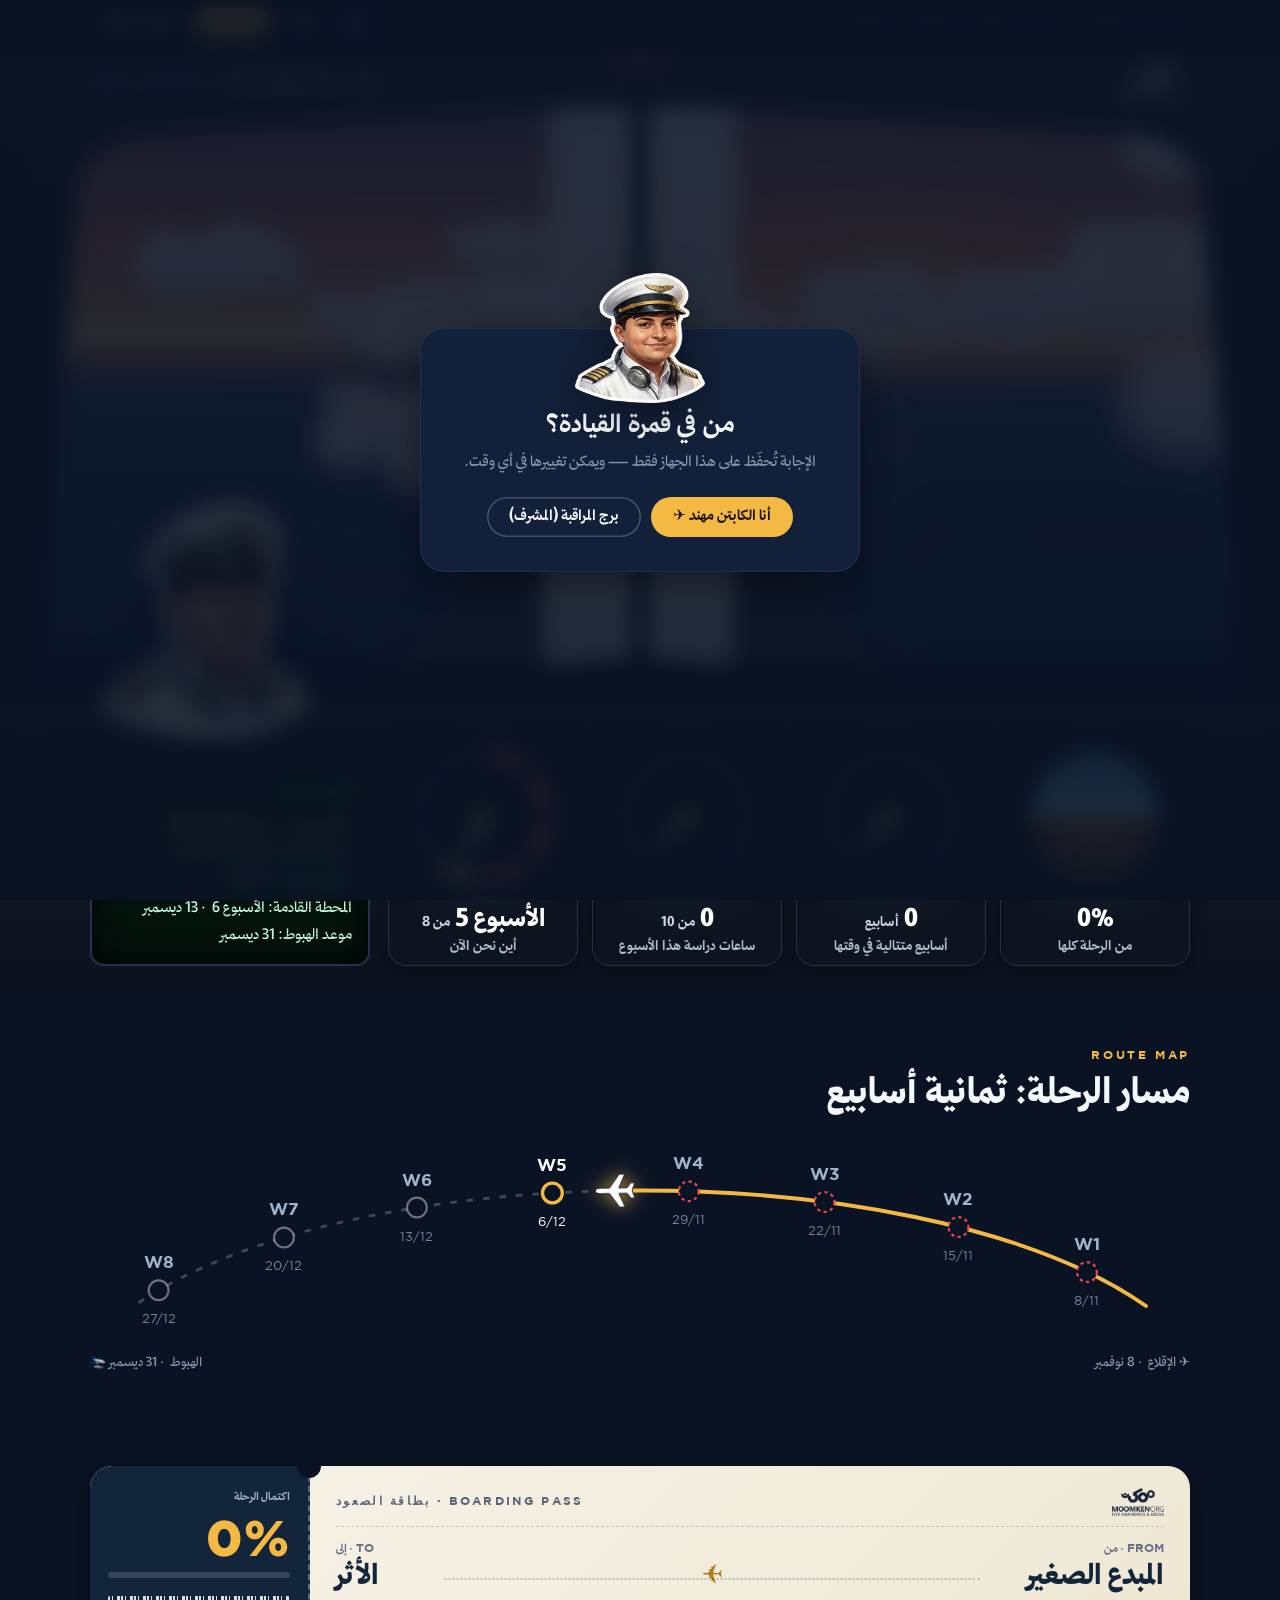
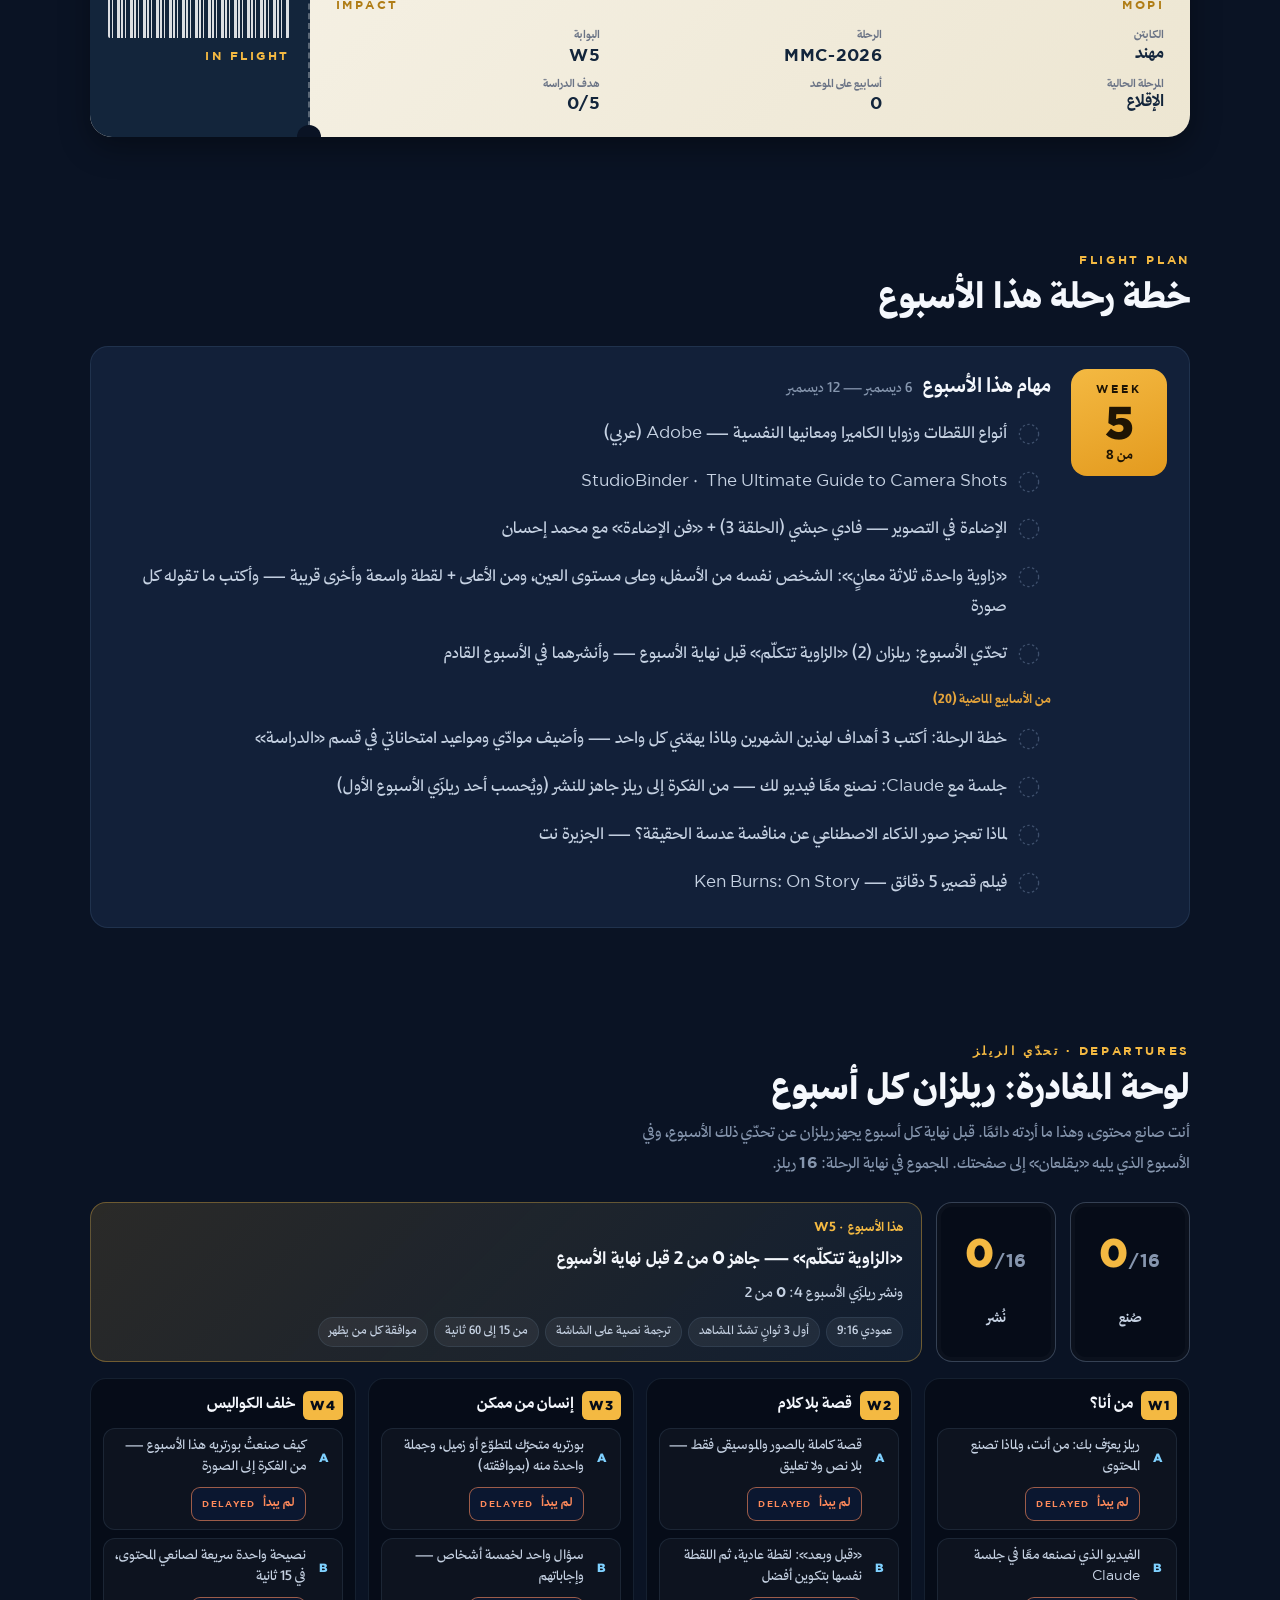
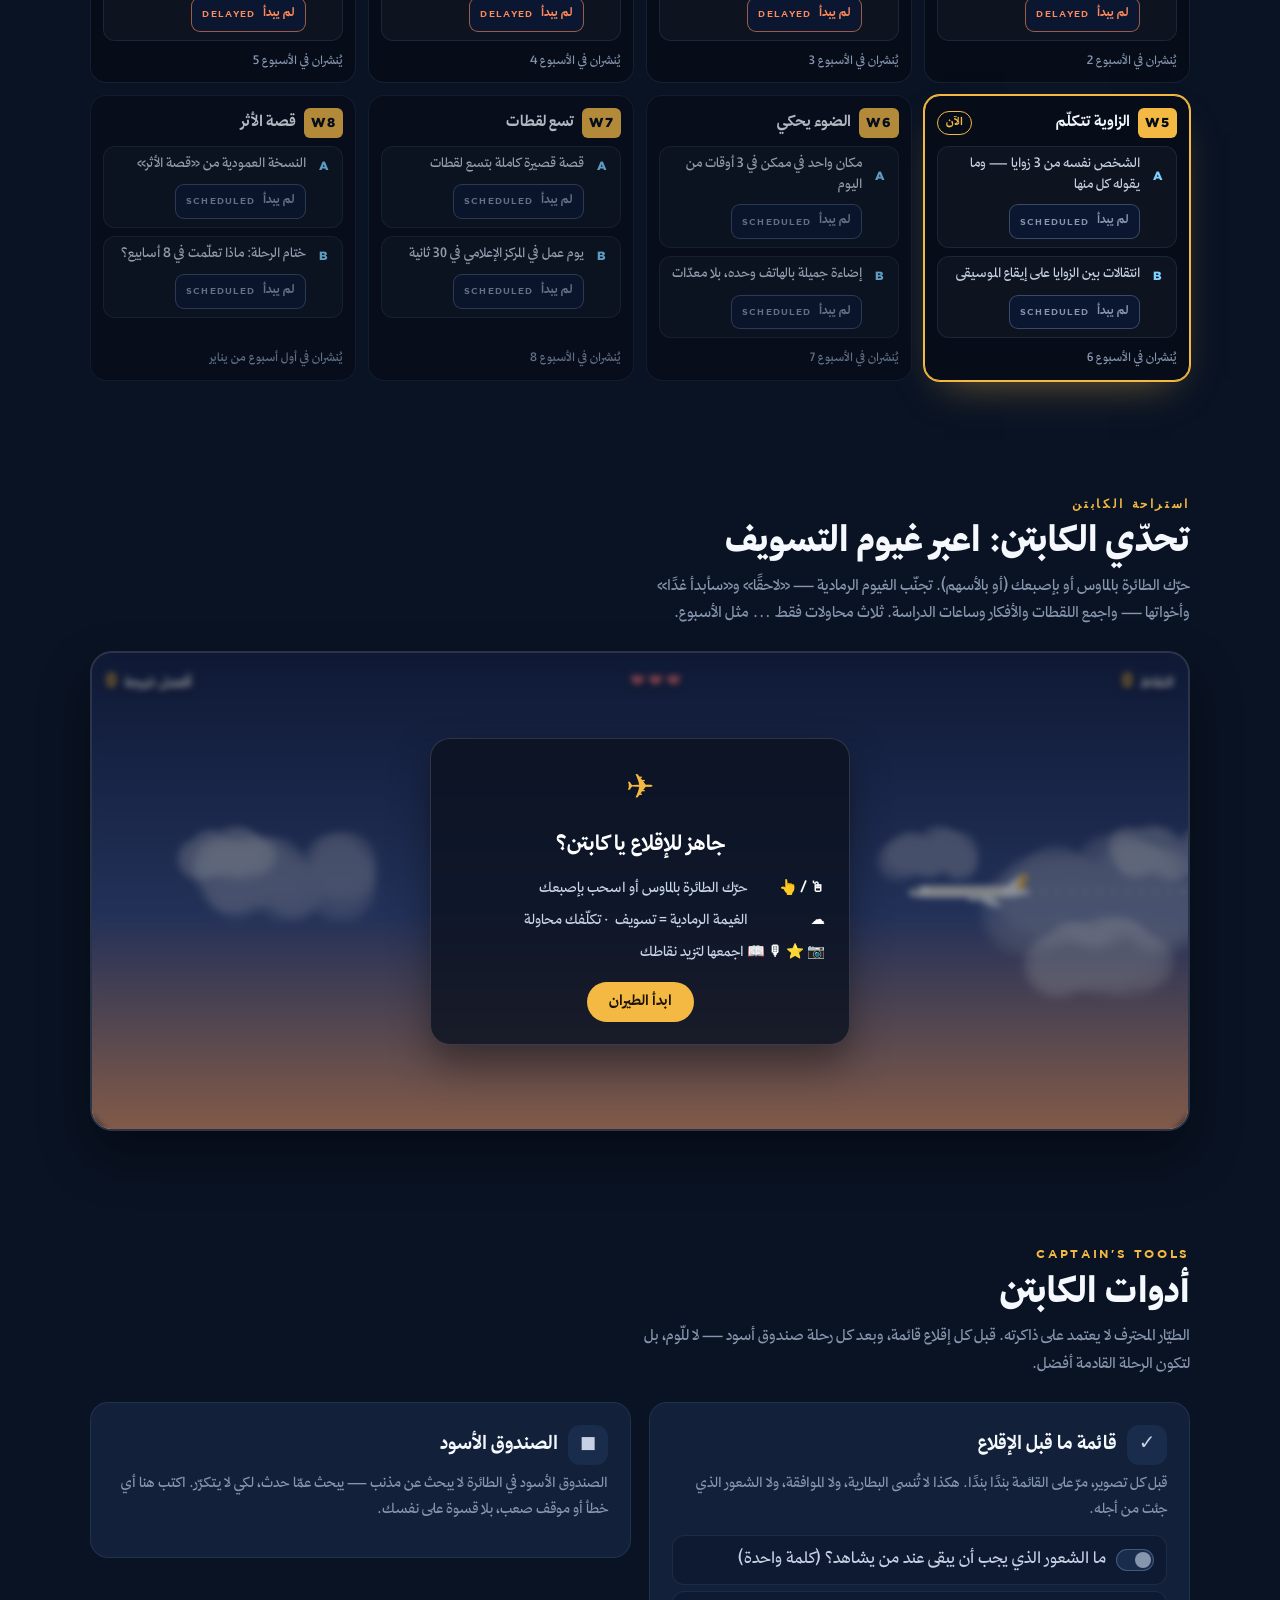
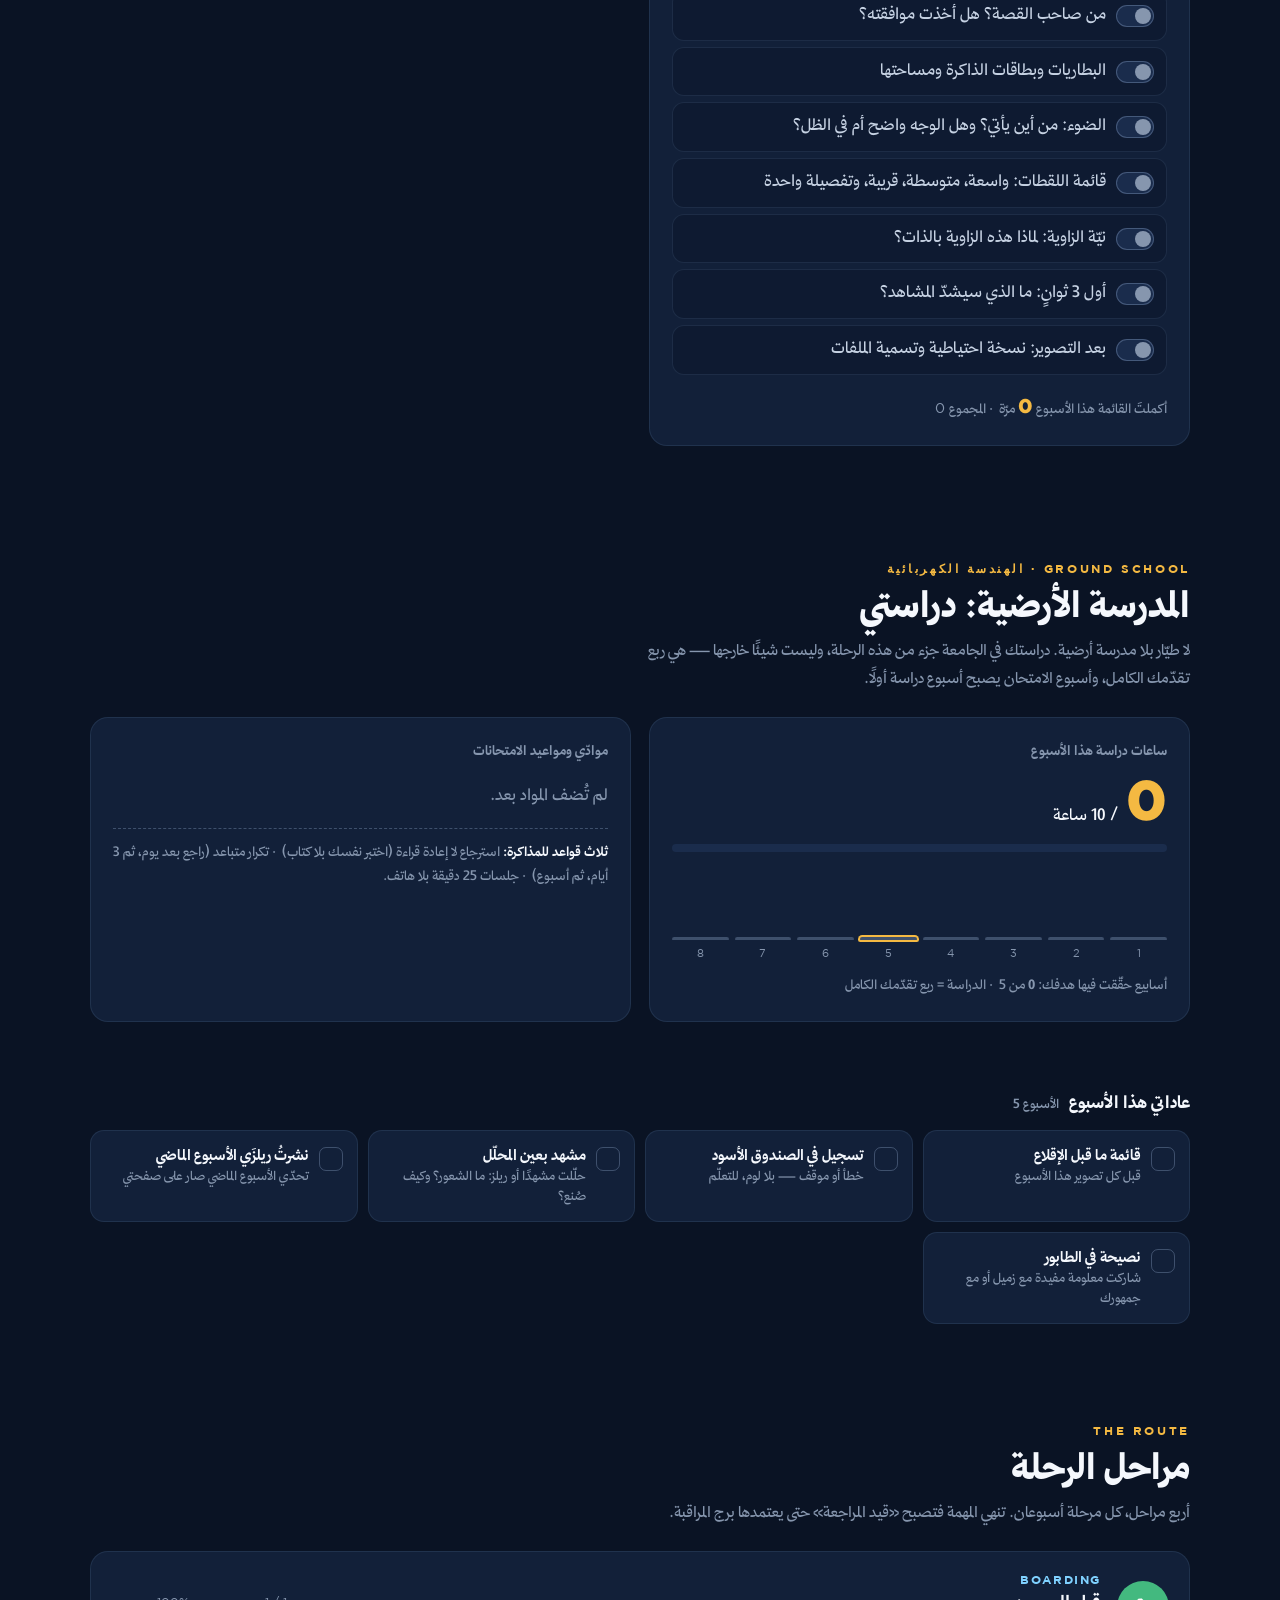
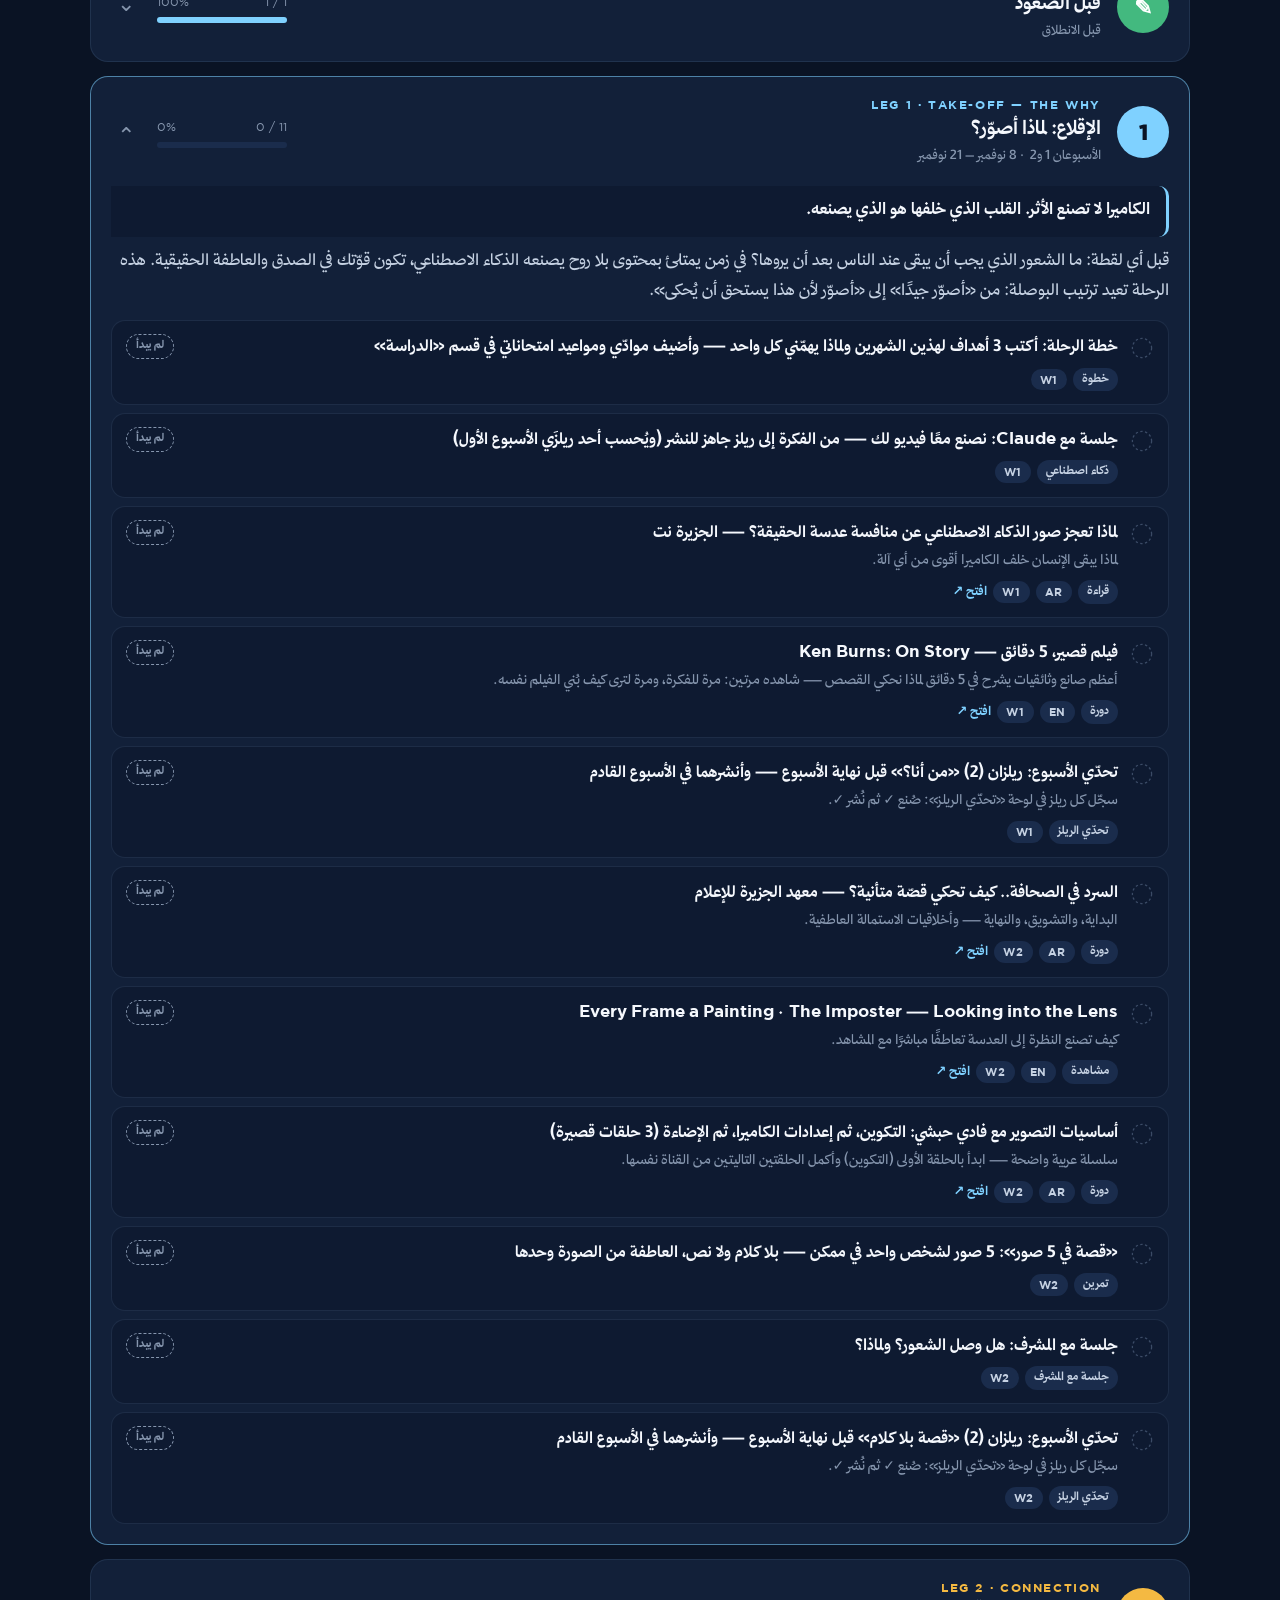
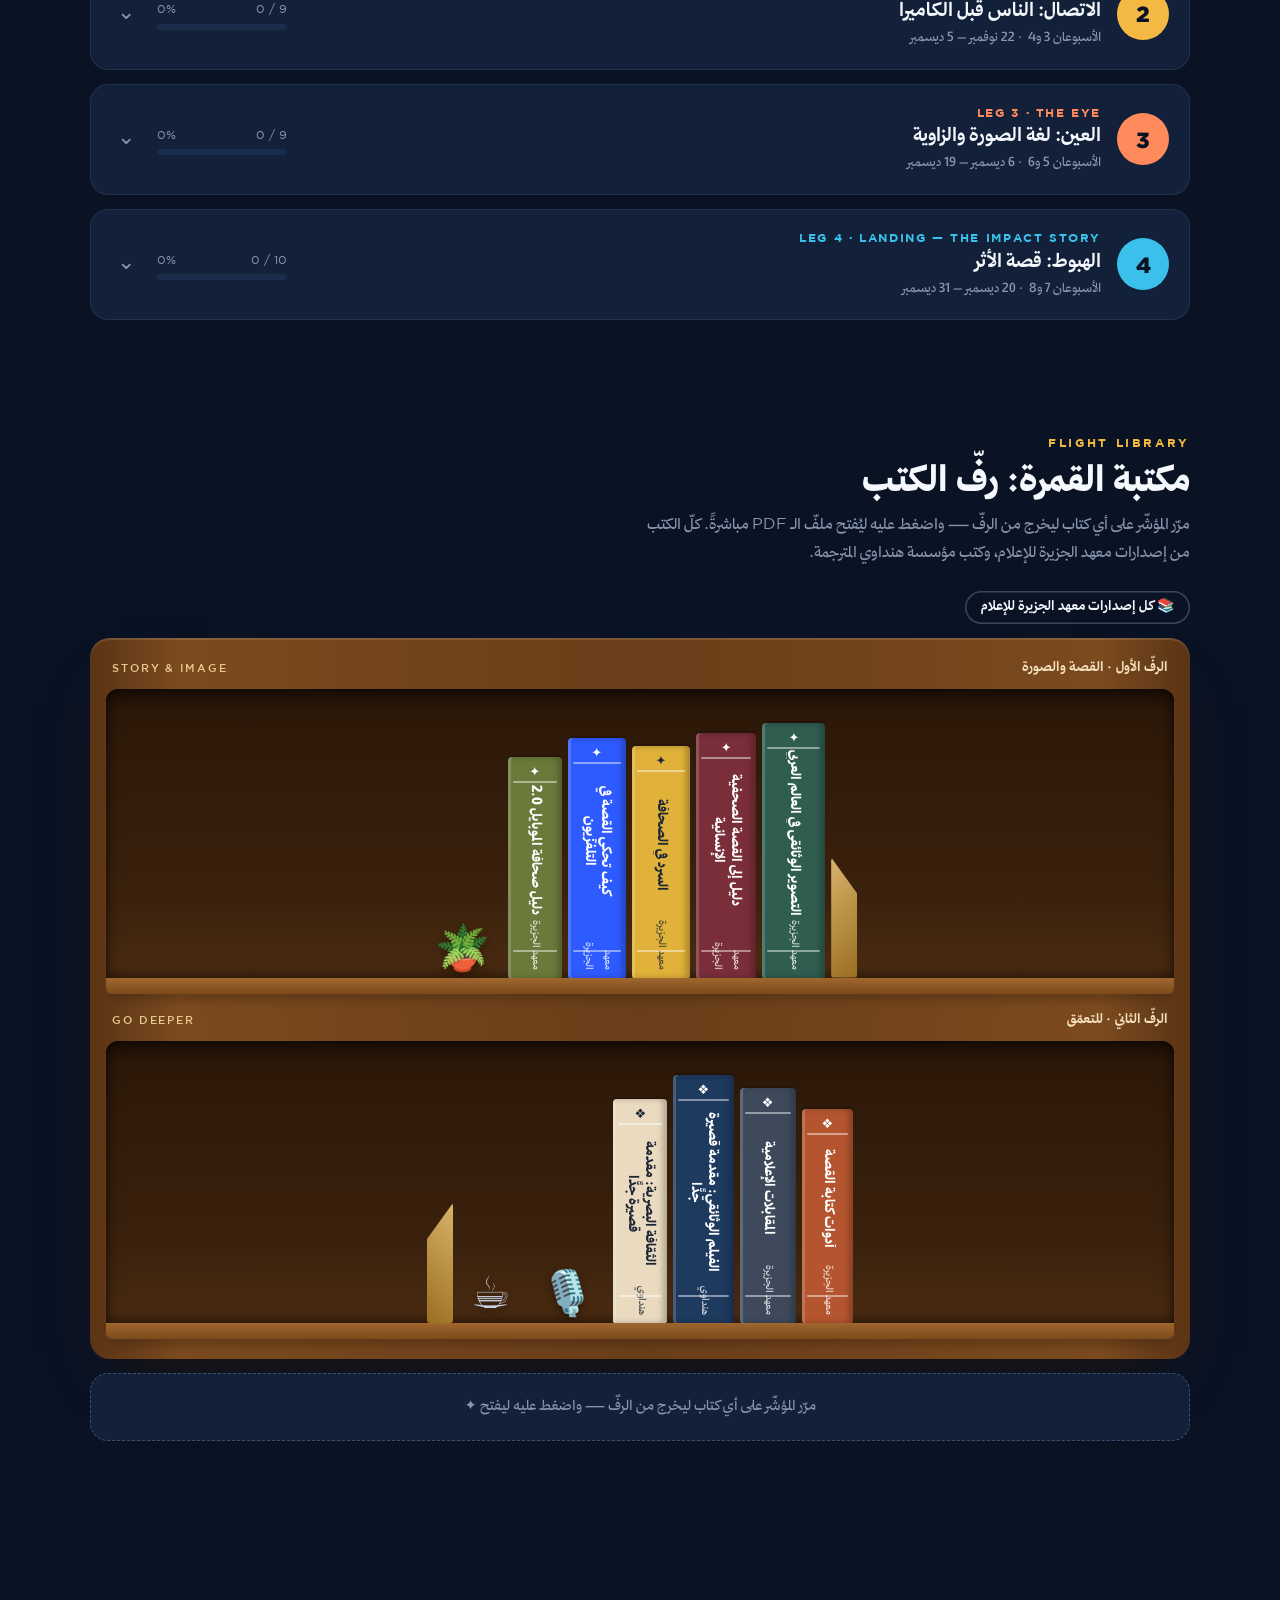
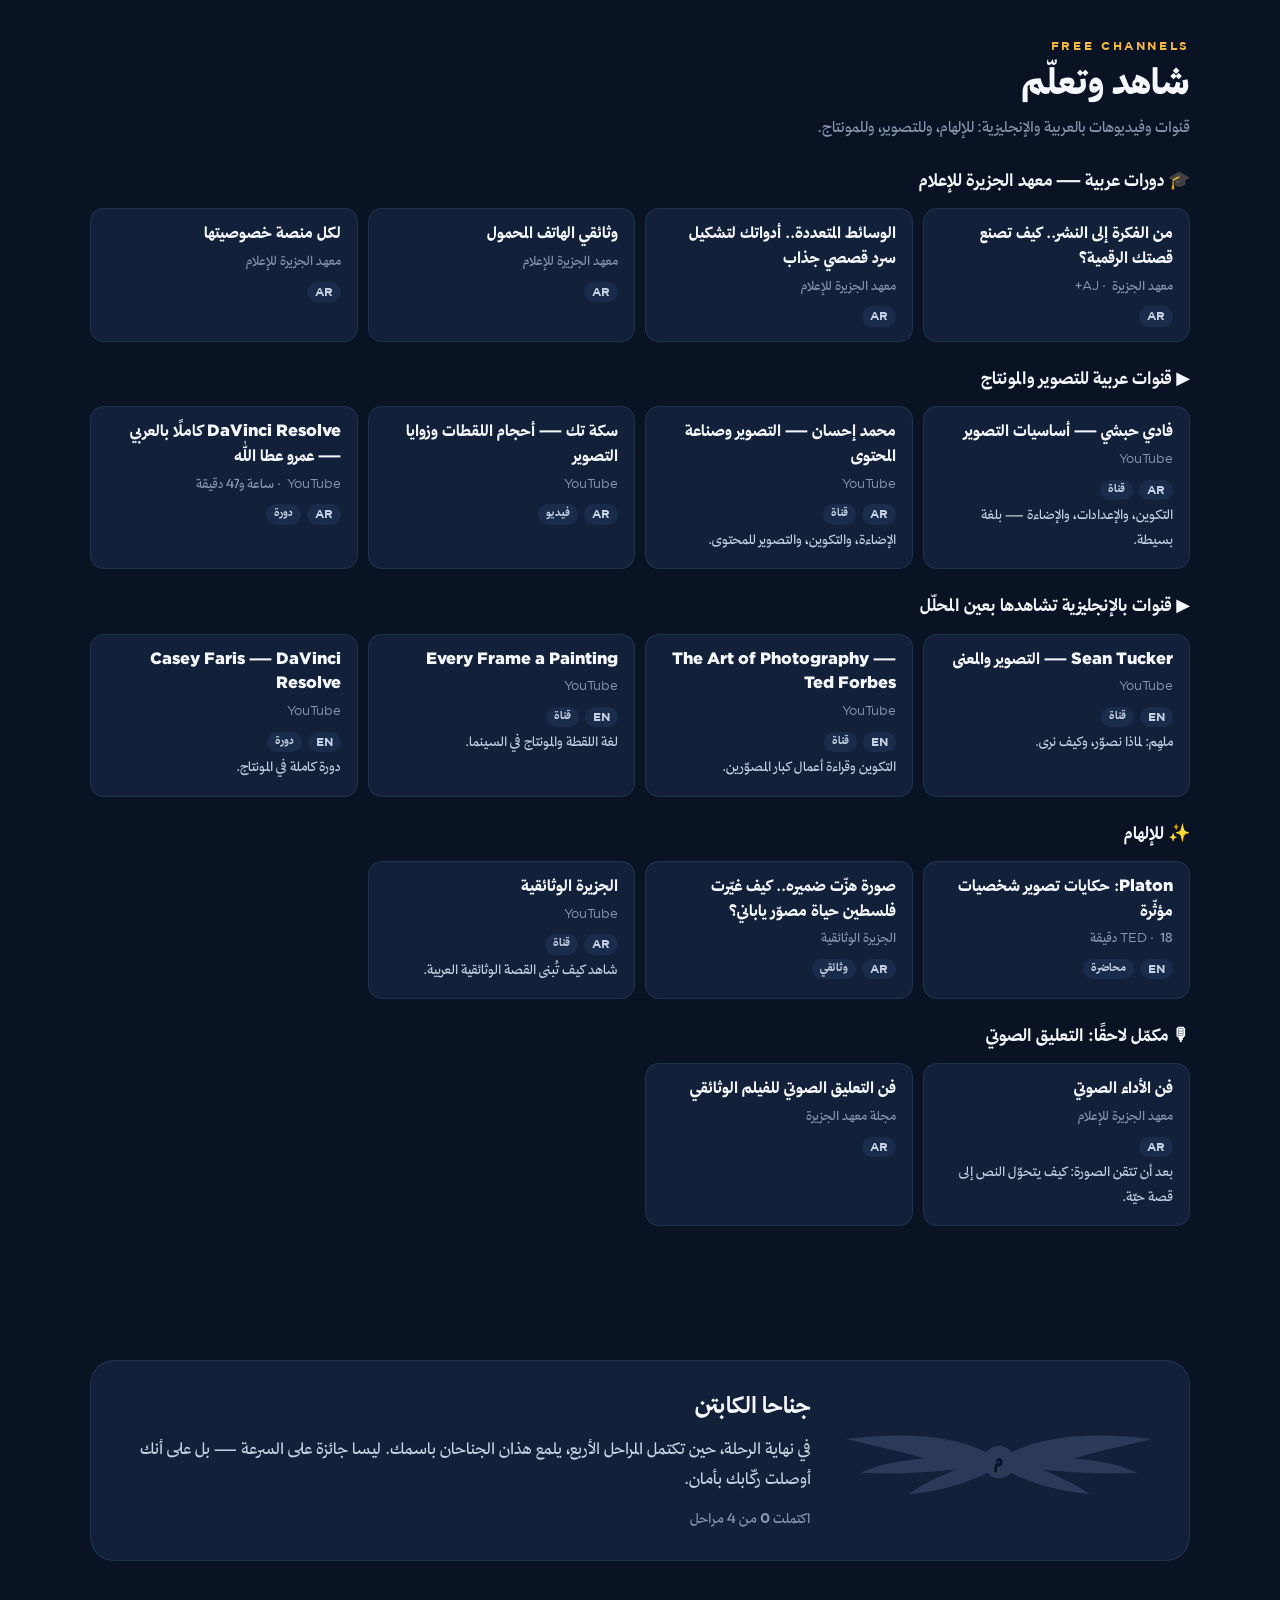
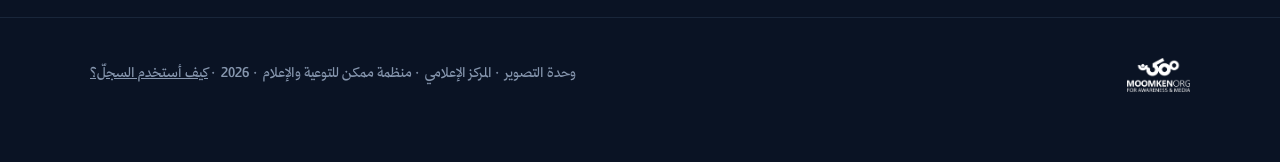
==== commit dda25afc: "How-to guide page (Muhannad new; Abdurrahman: supervisor + studies-first note), no em dashes Co-Auth" ====
--- a/index.html
+++ b/index.html
@@ -71,6 +71,7 @@
       <div class="hero-cta">
         <a class="btn btn-main" href="#week">خطة رحلة هذا الأسبوع</a>
         <a class="btn btn-ghost btn-glass" href="#preflight">قائمة ما قبل الإقلاع</a>
+        <a class="btn btn-ghost btn-glass" href="guide.html">كيف أستخدم السجلّ؟</a>
       </div>
     </div>
 
@@ -268,7 +269,7 @@
 <footer class="foot">
   <div class="wrap foot-in">
     <img src="assets/logo-white.png" alt="ممكن" width="102" height="34">
-    <span>وحدة التصوير · المركز الإعلامي — منظمة ممكن للتوعية والإعلام · 2026</span>
+    <span>وحدة التصوير · المركز الإعلامي · منظمة ممكن للتوعية والإعلام · 2026 · <a href="guide.html" style="color:inherit">كيف أستخدم السجلّ؟</a></span>
   </div>
 </footer>
 
